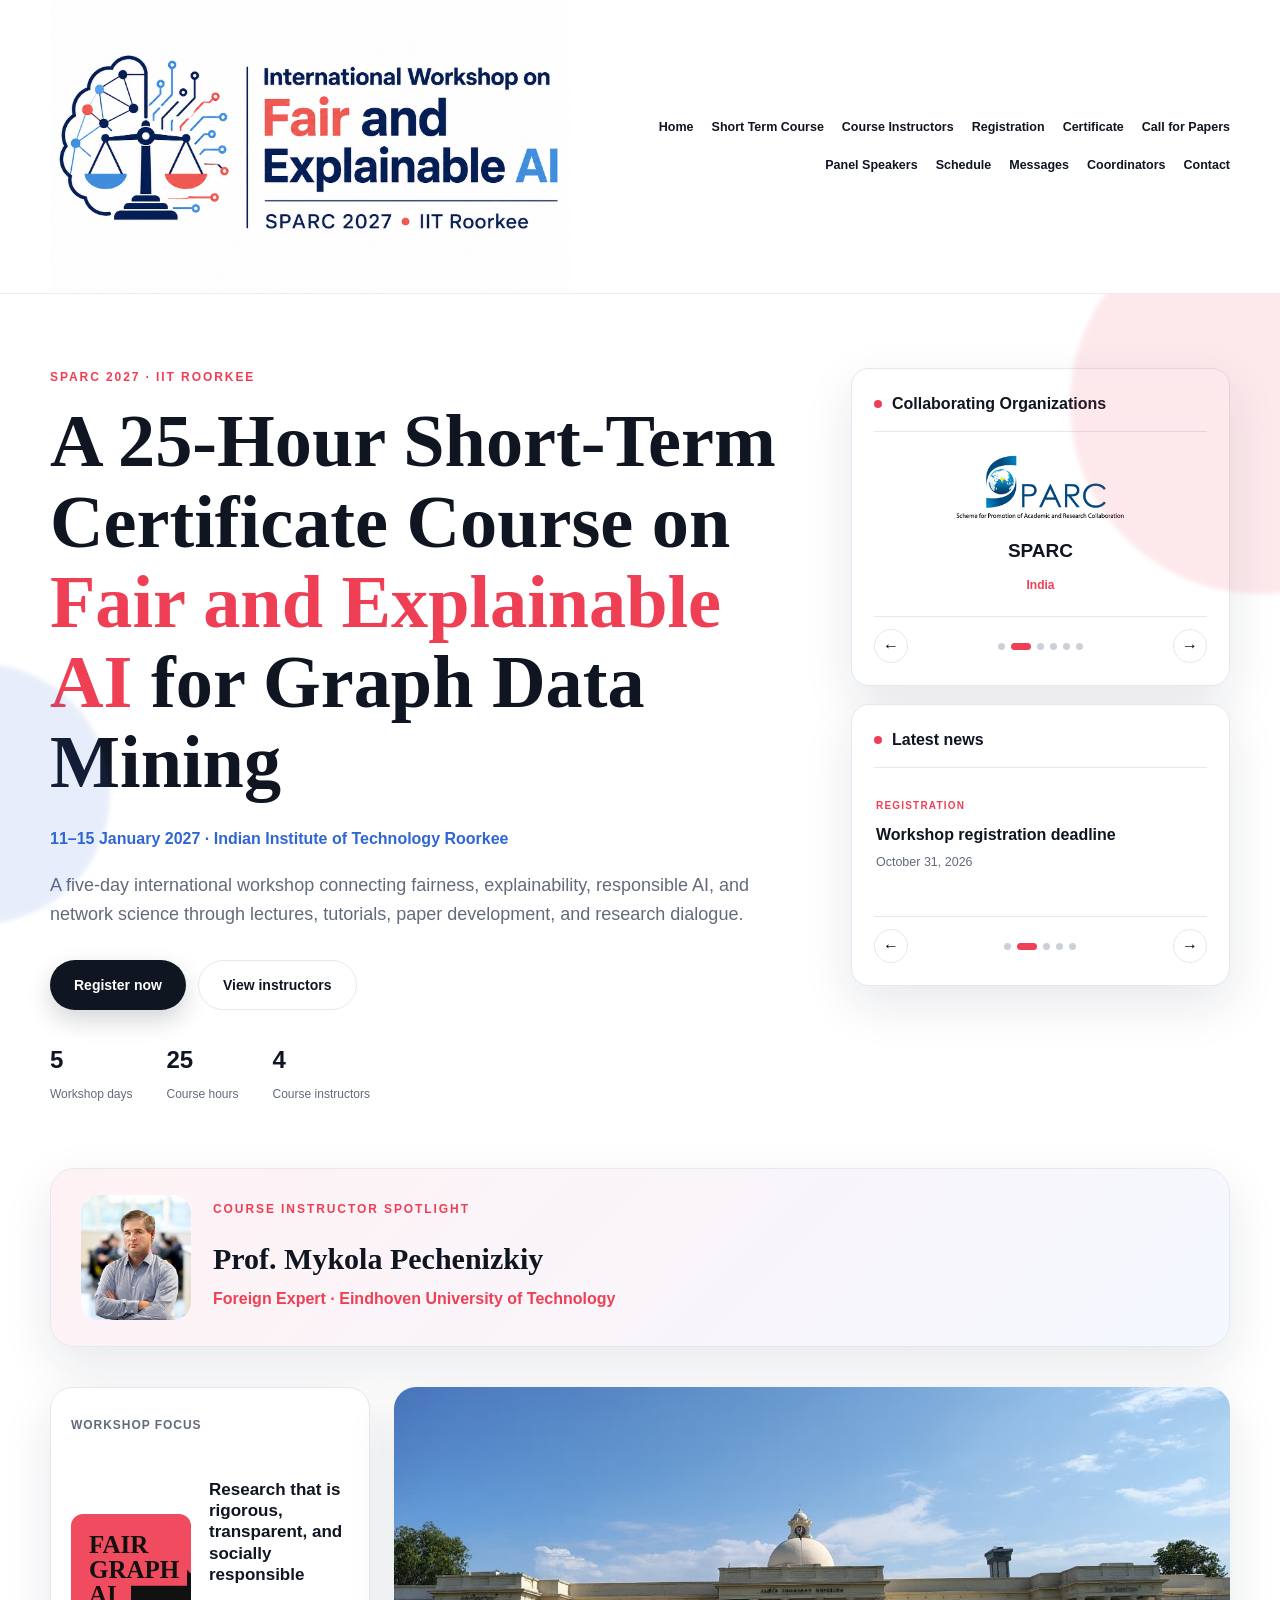
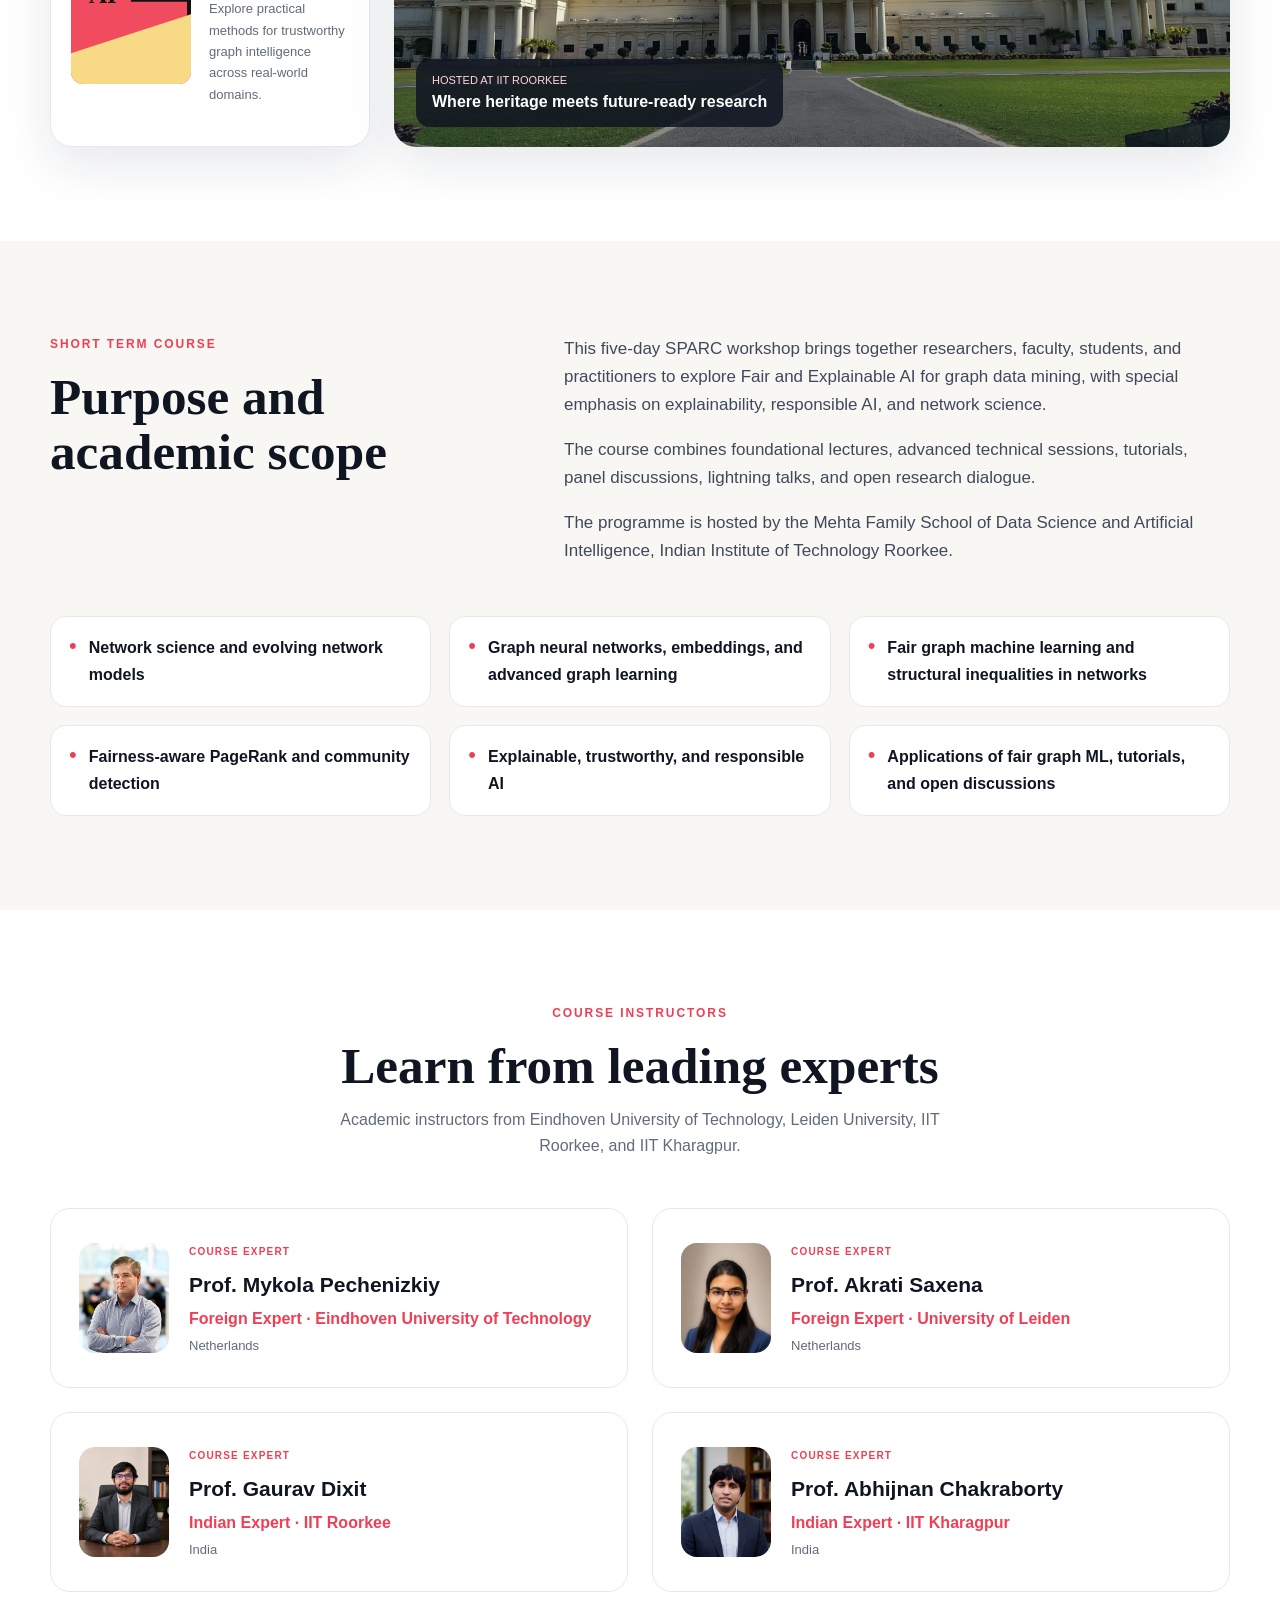
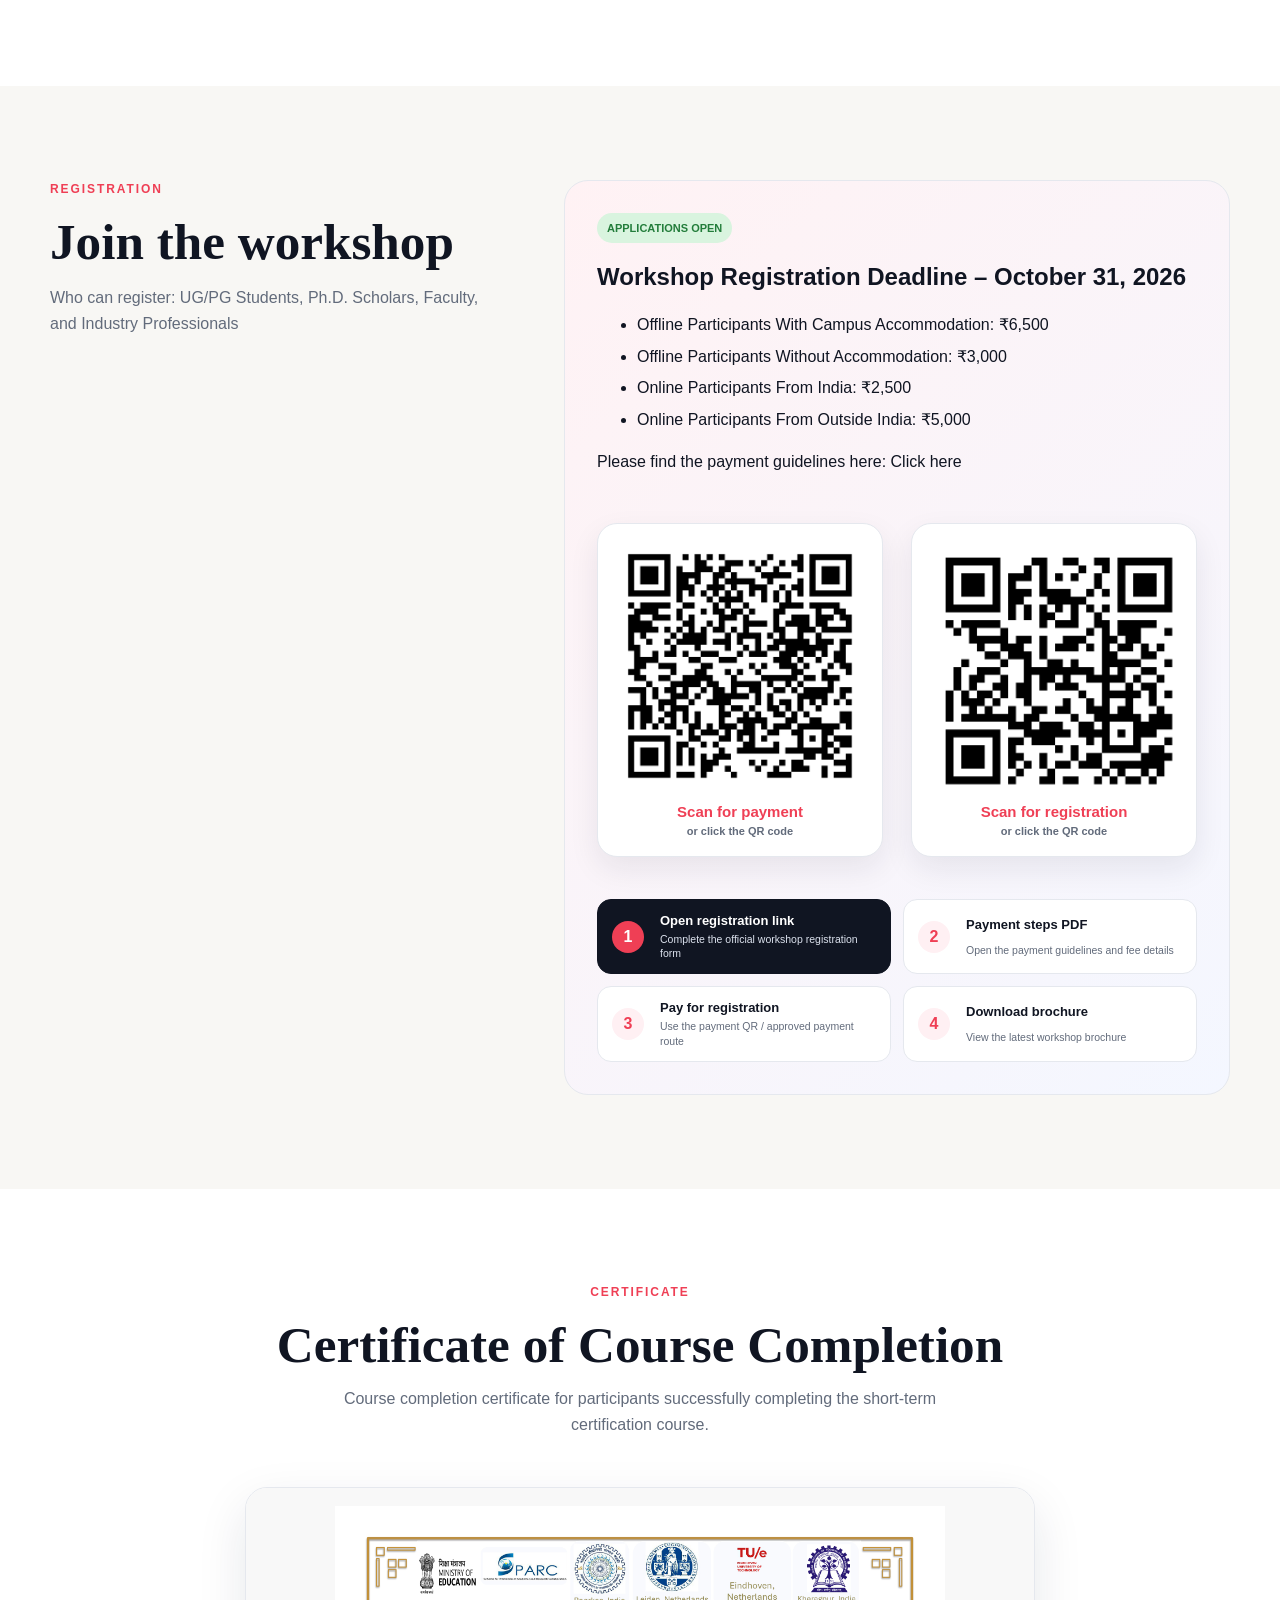
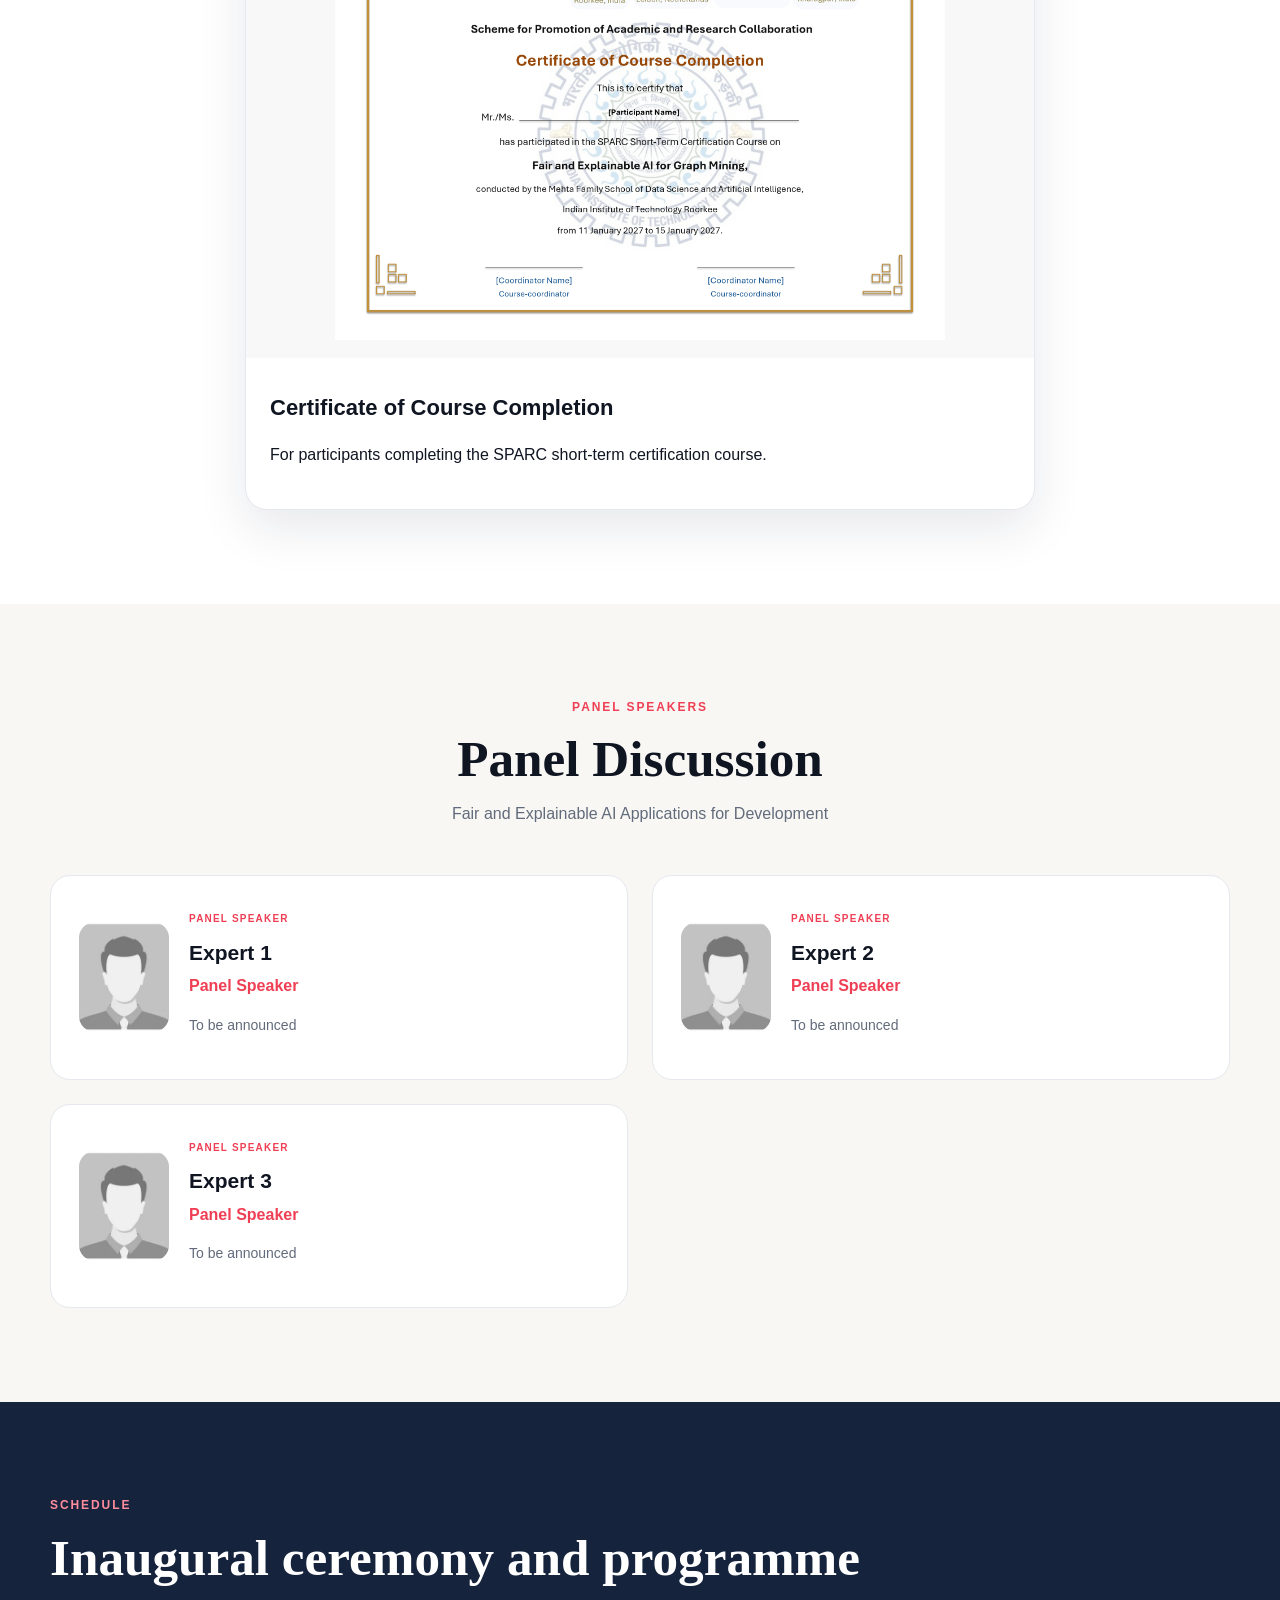
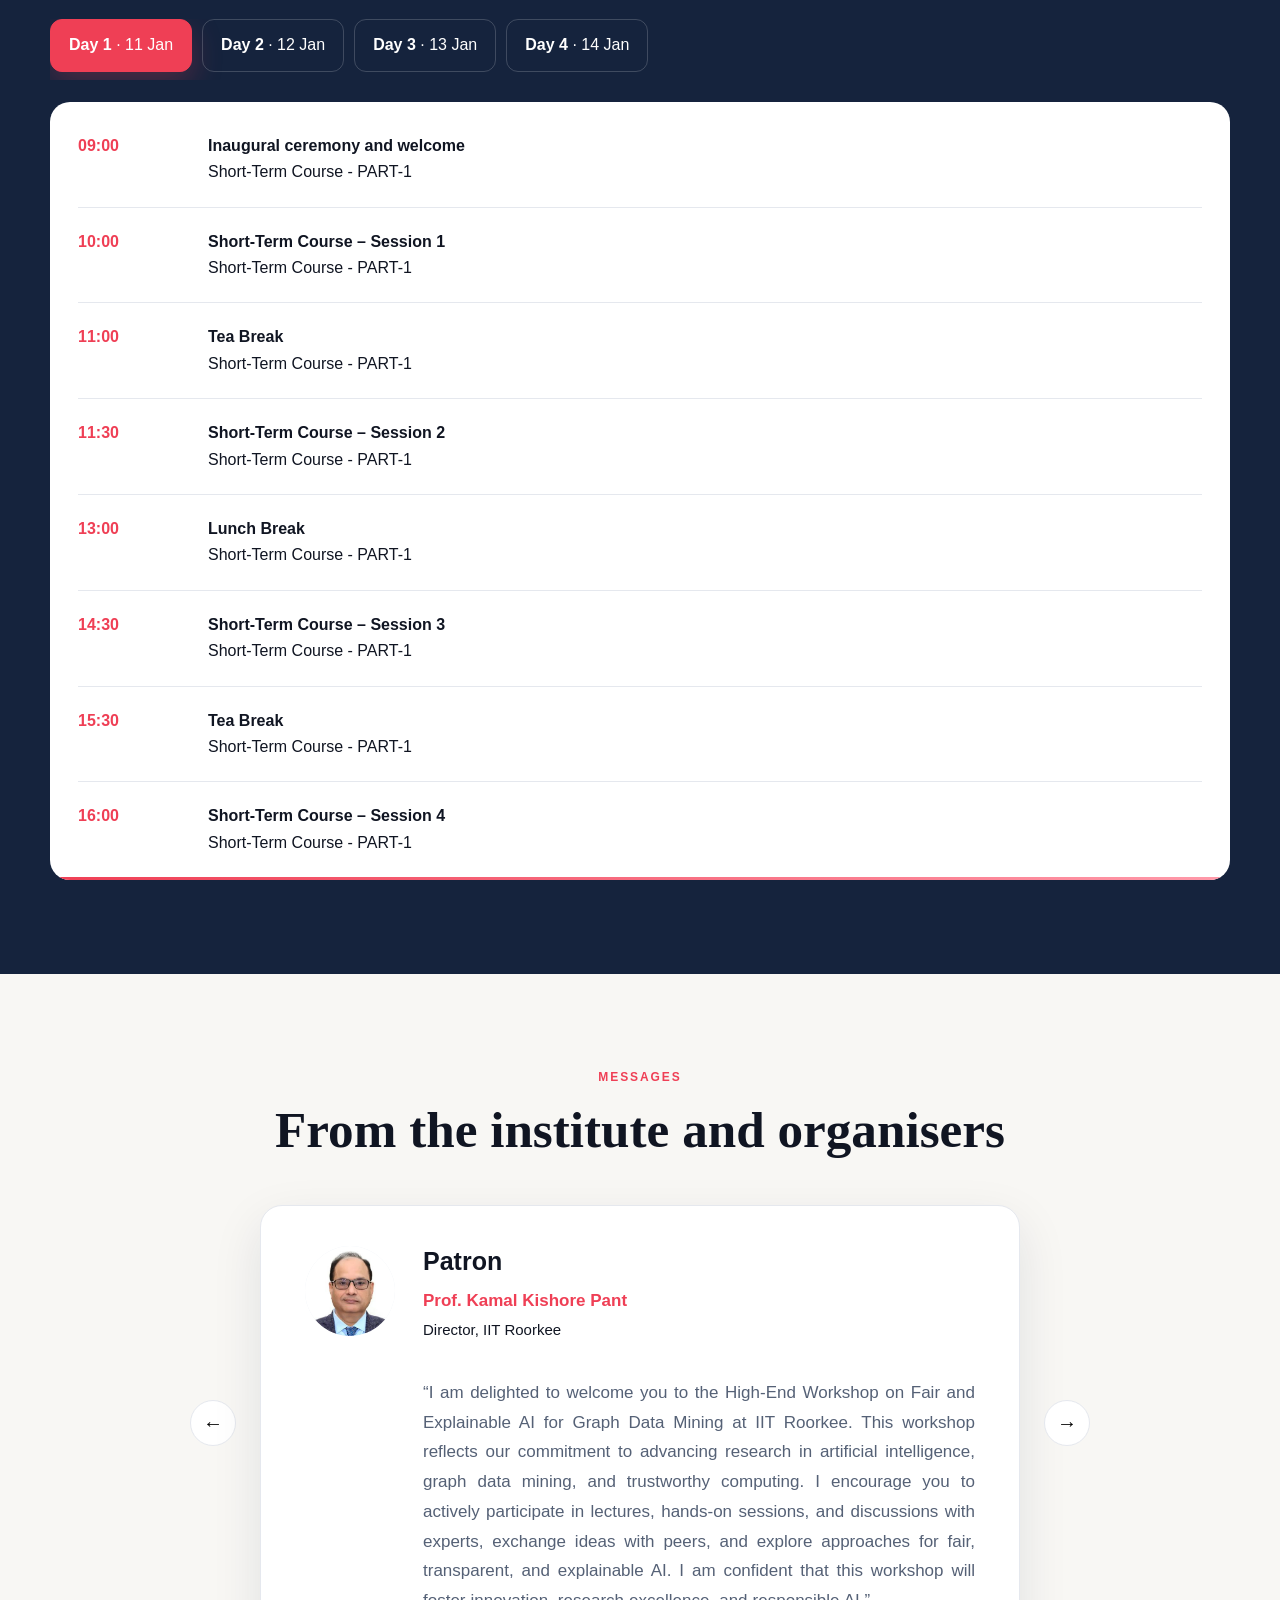
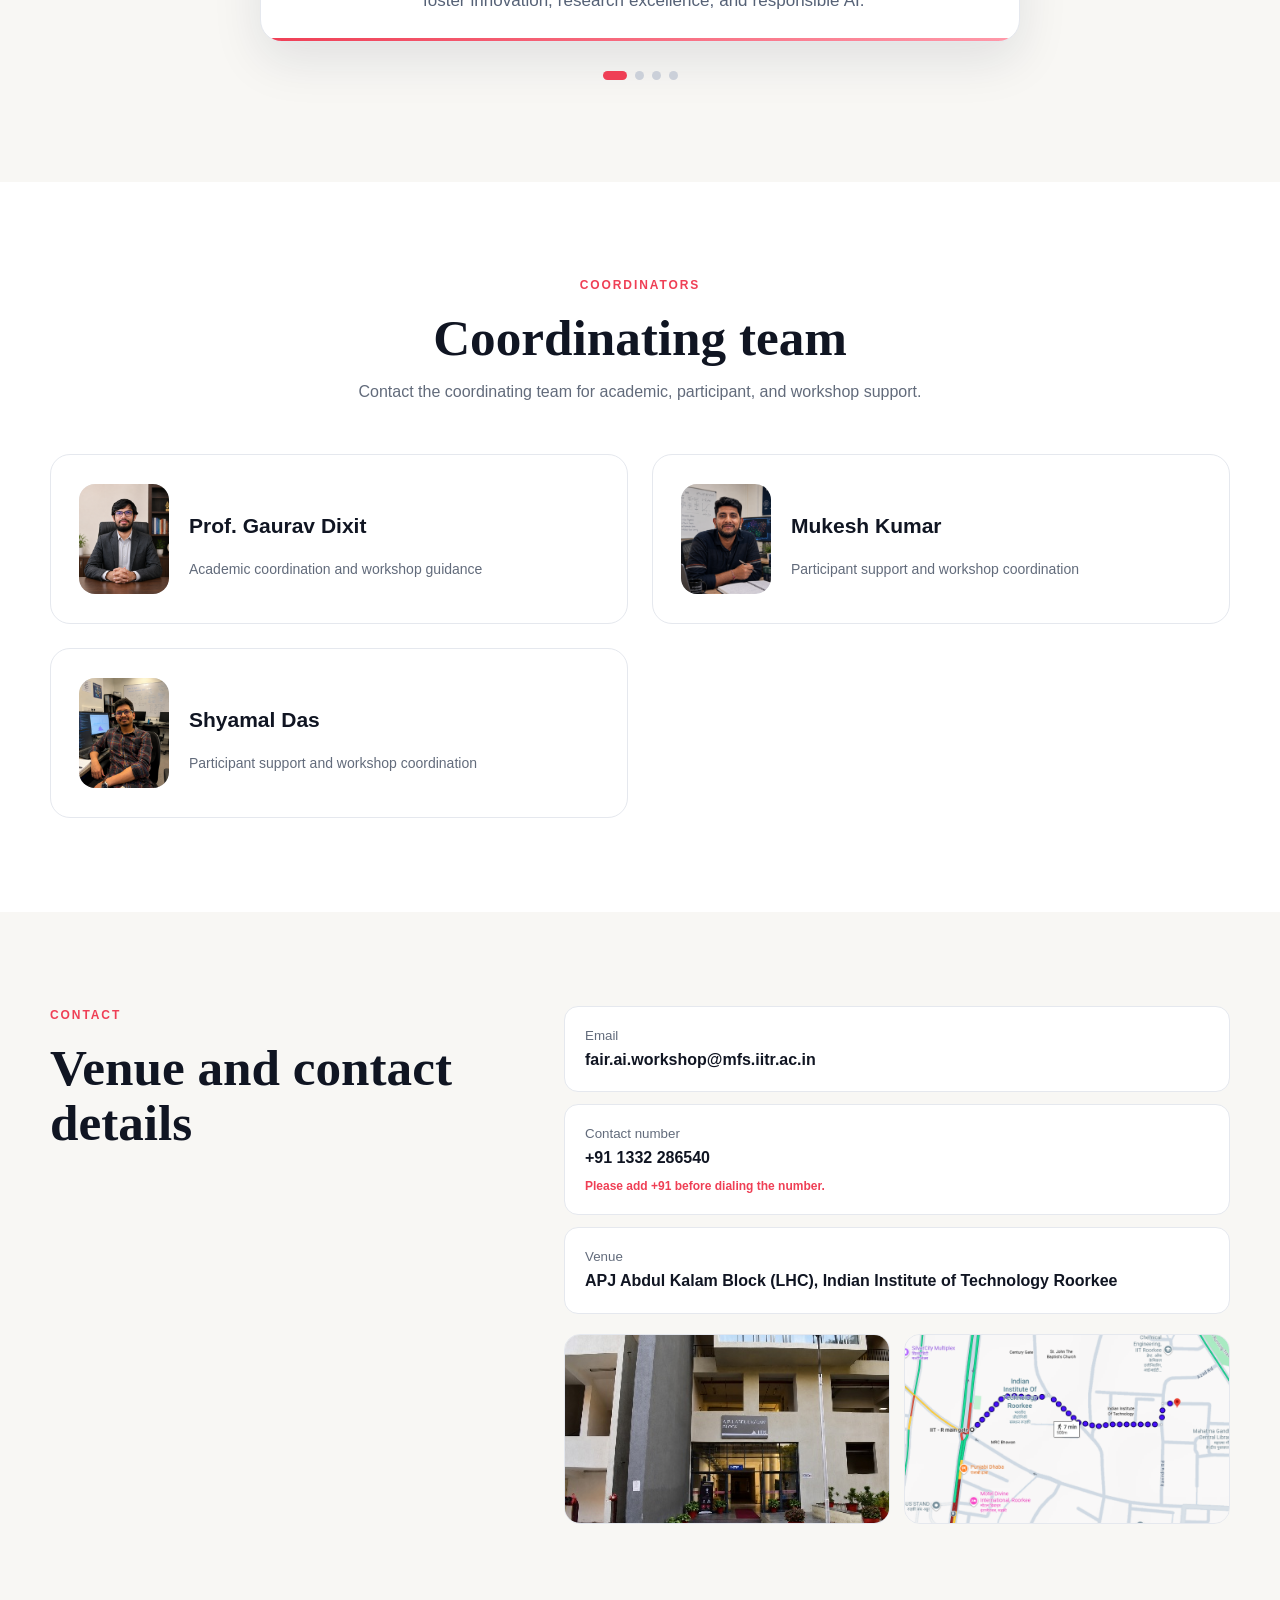
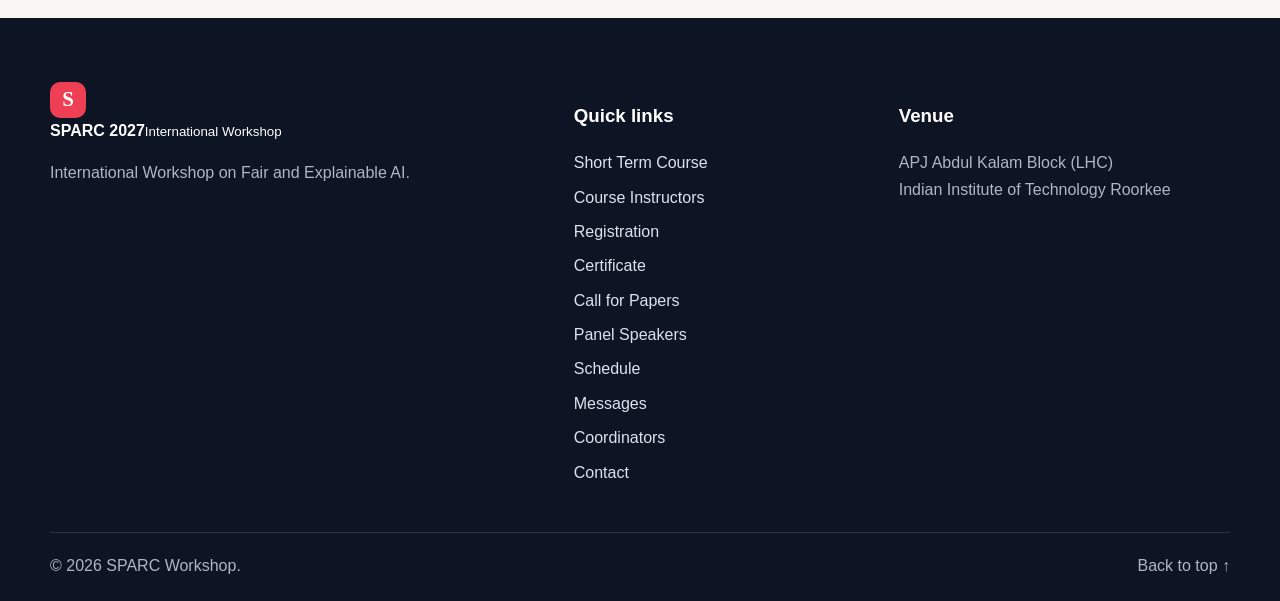
==== index.html @ cc1dd453 "Add files via upload" ====
<!doctype html>
<html lang="en">
<head>
  <meta charset="utf-8" />
  <meta name="viewport" content="width=device-width, initial-scale=1" />
  <meta name="description" content="SPARC 2027 International Workshop on Fair and Explainable AI at IIT Roorkee." />
  <title>International Workshop on Fair and Explainable AI</title>
  <link rel="preconnect" href="https://fonts.googleapis.com">
  <link rel="preconnect" href="https://fonts.gstatic.com" crossorigin>
  <link href="https://forms.gle/DCHC2Ym4eAs2hB4K9" rel="stylesheet">
  <link rel="stylesheet" href="styles.css" />
  <script defer src="content.js"></script>
  <script defer src="app.js"></script>
</head>
<body>
  <a class="skip-link" href="#main">Skip to content</a>
  <header class="site-header" id="top">
    <div class="container nav-wrap">
      <a class="brand image-brand" href="#home" aria-label="Workshop home">
        <img src="assets/logos/workshop-title-logo.png" alt="International Workshop on Fair and Explainable AI · SPARC 2027 · IIT Roorkee" class="workshop-title-logo">
      </a>
      <button class="nav-toggle" aria-expanded="false" aria-controls="main-nav" aria-label="Open navigation">☰</button>
      <nav id="main-nav" class="main-nav" aria-label="Primary navigation"></nav>
    </div>
  </header>

  <main id="main">
    <section class="hero section" id="home">
      <div class="hero-shape hero-shape-a"></div><div class="hero-shape hero-shape-b"></div>
      <div class="container hero-grid">
        <div class="hero-copy reveal">
          <p class="eyebrow">SPARC 2027 · IIT Roorkee</p>
          <h1>A 25-Hour Short-Term Certificate Course on <span>Fair and Explainable AI</span> for Graph Data Mining</h1>
          <p class="hero-date">11–15 January 2027 · Indian Institute of Technology Roorkee</p>
          <p class="lead">A five-day international workshop connecting fairness, explainability, responsible AI, and network science through lectures, tutorials, paper development, and research dialogue.</p>
          <div class="hero-actions">
            <a class="btn btn-primary" data-link="register" href="#registration">Register now</a>
            <a class="btn btn-secondary" href="#course-instructors">View instructors</a>
          </div>
          <div class="quick-stats" id="quick-stats"></div>
        </div>
        <div class="hero-sidebar">
          <aside class="logo-flash-card reveal" aria-labelledby="logo-flash-heading">
            <div class="card-heading"><span class="dot"></span><h2 id="logo-flash-heading">Collaborating Organizations</h2></div>
            <div id="logo-flash" class="logo-flash"></div>
          </aside>
          <aside class="latest-news-card reveal" aria-labelledby="latest-news-heading">
            <div class="card-heading"><span class="dot"></span><h2 id="latest-news-heading">Latest news</h2></div>
            <div id="latest-news-flash" class="latest-news-flash"></div>
          </aside>
        </div>
      </div>
      <div class="container instructor-strip reveal" id="instructor-flash"></div>
      <div class="container feature-strip reveal">
        <div class="publication-card">
          <p class="mini-label">Workshop focus</p>
          <div class="cover-art" aria-hidden="true"><b>FAIR<br>GRAPH<br>AI</b><span></span></div>
          <div>
            <h3>Research that is rigorous, transparent, and socially responsible</h3>
            <p>Explore practical methods for trustworthy graph intelligence across real-world domains.</p>
          </div>
        </div>
        <div class="campus-visual campus-photo-visual">
          <img class="campus-photo" src="assets/campus/iitrmain.jpeg" alt="IIT Roorkee main building">
          <div class="visual-caption"><span>Hosted at IIT Roorkee</span><b>Where heritage meets future-ready research</b></div>
        </div>
      </div>
    </section>

    <section class="section section-soft" id="short-term-course">
      <div class="container two-col">
        <div class="section-heading reveal"><p class="eyebrow">Short Term Course</p><h2>Purpose and academic scope</h2></div>
        <div class="prose reveal" id="course-copy"></div>
      </div>
      <div class="container exposure-grid reveal" id="exposure-grid"></div>
    </section>

    <section class="section" id="course-instructors">
      <div class="container">
        <div class="section-heading centered reveal"><p class="eyebrow">Course instructors</p><h2>Learn from leading experts</h2><p>Academic instructors from Eindhoven University of Technology, Leiden University, IIT Roorkee, and IIT Kharagpur.</p></div>
        <div class="speaker-grid" id="instructor-grid"></div>
      </div>
    </section>

    <section class="section section-soft" id="registration">
      <div class="container registration-grid">
        <div class="section-heading reveal"><p class="eyebrow">Registration</p><h2>Join the workshop</h2><p id="registration-summary"></p></div>
        <div class="register-card reveal" id="registration-card"></div>
      </div>
    </section>

    <section class="section" id="certificate">
      <div class="container">
        <div class="section-heading centered reveal"><p class="eyebrow">Certificate</p><h2>Certificate of Course Completion</h2><p>Course completion certificate for participants successfully completing the short-term certification course.</p></div>
        <div class="certificate-grid" id="certificate-grid"></div>
      </div>
    </section>


    <section class="section section-soft" id="panel-speakers">
      <div class="container">
        <div class="section-heading centered reveal"><p class="eyebrow">Panel Speakers</p><h2 id="panel-title"></h2><p id="panel-subtitle"></p></div>
        <div class="speaker-grid" id="panel-grid"></div>
      </div>
    </section>

    <section class="section section-dark" id="schedule">
      <div class="container">
        <div class="section-heading reveal"><p class="eyebrow">Schedule</p><h2>Inaugural ceremony and programme</h2></div>
        <div class="schedule-tabs" id="schedule-tabs" role="tablist" aria-label="Workshop days"></div>
        <div id="schedule-panel" class="schedule-panel reveal"></div>
      </div>
    </section>

    <section class="section section-soft" id="messages">
      <div class="container">
        <div class="section-heading centered reveal"><p class="eyebrow">Messages</p><h2>From the institute and organisers</h2></div>
        <div class="message-carousel reveal">
          <button class="icon-btn" id="message-prev" aria-label="Previous message">←</button>
          <article class="message-card" id="message-card"></article>
          <button class="icon-btn" id="message-next" aria-label="Next message">→</button>
        </div>
        <div class="carousel-dots" id="message-dots" aria-label="Message navigation"></div>
      </div>
    </section>

    <section class="section" id="coordinators">
      <div class="container">
        <div class="section-heading centered reveal"><p class="eyebrow">Coordinators</p><h2>Coordinating team</h2><p>Contact the coordinating team for academic, participant, and workshop support.</p></div>
        <div class="speaker-grid committee-grid" id="coordinator-grid"></div>
      </div>
    </section>

    <section class="section section-soft" id="contact">
      <div class="container contact-grid">
        <div class="section-heading reveal"><p class="eyebrow">Contact</p><h2>Venue and contact details</h2></div>
        <div class="contact-block reveal" id="contact-block"></div>
      </div>
    </section>
  </main>

  <footer class="site-footer">
    <div class="container footer-grid">
      <div><a class="brand footer-brand" href="#home"><span class="brand-mark">S</span><span><b>SPARC 2027</b><small>International Workshop</small></span></a><p>International Workshop on Fair and Explainable AI.</p></div>
      <div><h3>Quick links</h3><div id="footer-links" class="footer-links"></div></div>
      <div><h3>Venue</h3><p>APJ Abdul Kalam Block (LHC)<br>Indian Institute of Technology Roorkee</p></div>
    </div>
    <div class="container footer-bottom"><span>© <span id="year"></span> SPARC Workshop.</span><a href="#top">Back to top ↑</a></div>
  </footer>
</body>
</html>
---- styles.css ----
:root{--ink:#101522;--muted:#626b7b;--red:#ef3f55;--navy:#15233d;--blue:#2f66d4;--cream:#f8f7f4;--line:#e5e8ee;--white:#fff;--shadow:0 18px 50px rgba(20,30,55,.10);--radius:22px}*{box-sizing:border-box}html{scroll-behavior:smooth}body{margin:0;font-family:"DM Sans",sans-serif;color:var(--ink);background:#fff;line-height:1.65}a{text-decoration:none;color:inherit}button{font:inherit}.container{width:min(1180px,calc(100% - 40px));margin:auto}.section{padding:94px 0;position:relative}.section-soft{background:var(--cream)}.skip-link{position:fixed;top:8px;left:8px;transform:translateY(-150%);background:#000;color:#fff;padding:10px 16px;z-index:99}.skip-link:focus{transform:none}.site-header{position:sticky;top:0;background:rgba(255,255,255,.94);backdrop-filter:blur(15px);border-bottom:1px solid rgba(20,30,55,.08);z-index:50}.nav-wrap{min-height:92px;display:flex;align-items:center;justify-content:space-between;gap:22px}.image-brand{display:flex;align-items:center;min-width:320px;max-width:560px;width:100%}.workshop-title-logo{display:block;width:100%;max-width:520px;height:auto;object-fit:contain}.brand-mark{display:grid;place-items:center;width:36px;height:36px;border-radius:10px;background:var(--red);color:#fff;font:bold 21px "Playfair Display"}.main-nav{display:flex;align-items:center;justify-content:flex-end;gap:18px;flex-wrap:wrap}.main-nav a{font-weight:800;font-size:12.5px;position:relative}.main-nav a:after{content:"";height:2px;width:0;background:var(--red);position:absolute;left:0;bottom:-8px;transition:.25s}.main-nav a:hover:after{width:100%}.nav-toggle{display:none;border:0;background:transparent;font-size:26px}.hero{padding-top:74px;overflow:hidden}.hero-shape{position:absolute;border-radius:50%;filter:blur(2px);opacity:.11}.hero-shape-a{width:380px;height:380px;background:var(--red);right:-170px;top:-80px}.hero-shape-b{width:260px;height:260px;background:var(--blue);left:-150px;top:370px}.hero-grid{display:grid;grid-template-columns:1.35fr .7fr;gap:70px;align-items:start}.eyebrow{text-transform:uppercase;color:var(--red);letter-spacing:.16em;font-size:12px;font-weight:900;margin:0 0 14px}.hero h1,.section-heading h2{font-family:"Playfair Display",serif;line-height:1.08;margin:0}.hero h1{font-size:clamp(42px,5.8vw,76px);max-width:850px}.hero h1 span{color:var(--red)}.hero-date{font-weight:800;color:var(--blue);margin:24px 0 6px}.lead{font-size:18px;color:var(--muted);max-width:780px}.hero-actions{display:flex;gap:12px;margin:30px 0}.btn{display:inline-flex;align-items:center;justify-content:center;min-height:50px;border-radius:999px;padding:0 24px;font-weight:900;font-size:14px;transition:.25s}.btn-primary{background:var(--ink);color:#fff;box-shadow:0 10px 25px rgba(16,21,34,.18)}.btn-primary:hover{transform:translateY(-2px);background:var(--red)}.btn-secondary{border:1px solid var(--line);background:#fff}.quick-stats{display:flex;gap:34px;margin-top:26px}.quick-stats b{display:block;font-size:24px}.quick-stats span{font-size:12px;color:var(--muted)}.hero-sidebar{display:grid;gap:18px}.card-heading{display:flex;align-items:center;gap:10px;border-bottom:1px solid var(--line);padding-bottom:14px}.card-heading h2{font-size:16px;margin:0}.dot{width:8px;height:8px;border-radius:50%;background:var(--red)}.logo-flash-card,.organiser-spotlight-card{background:#fff;border:1px solid var(--line);border-radius:16px;padding:22px;box-shadow:var(--shadow);overflow:hidden}.logo-flash,.organiser-spotlight{min-height:210px}.logo-stage{text-align:center;display:grid;justify-items:center;gap:8px;padding:22px 0 10px;min-height:150px}.logo-stage img{max-width:210px;max-height:92px;object-fit:contain}.logo-stage h3{font-size:19px;margin:6px 0 0}.logo-stage p{margin:0;color:var(--red);font-weight:800}.flash-controls,.organiser-spotlight-controls{display:flex;align-items:center;justify-content:space-between;border-top:1px solid var(--line);padding-top:12px;margin-top:10px}.flash-controls button,.organiser-spotlight-controls button{width:34px;height:34px;border-radius:50%;border:1px solid var(--line);background:#fff;cursor:pointer;font-weight:900}.flash-dots,.organiser-spotlight-dots{display:flex;gap:6px}.flash-dots button,.organiser-spotlight-dots button{width:7px;height:7px;padding:0;border:0;border-radius:50%;background:#cbd0d9}.flash-dots button.active,.organiser-spotlight-dots button.active{width:20px;border-radius:8px;background:var(--red)}.spotlight-person{display:grid;grid-template-columns:86px 1fr;gap:16px;align-items:center;min-height:130px}.organiser-spotlight-photo{width:86px;height:104px;border-radius:15px;object-fit:cover;object-position:center top;background:#eef1f5;border:1px solid var(--line)}.spotlight-person h3{font-size:17px;line-height:1.25;margin:0 0 4px}.role{font-weight:800;color:var(--red);margin:3px 0}.from-top{animation:fromTop .65s cubic-bezier(.2,.8,.25,1)}.from-left{animation:fromLeft .65s cubic-bezier(.2,.8,.25,1)}@keyframes fromTop{from{opacity:0;transform:translateY(-34px)}to{opacity:1;transform:none}}@keyframes fromLeft{from{opacity:0;transform:translateX(-34px)}to{opacity:1;transform:none}}.instructor-strip{margin-top:62px}.flash-instructor-card{display:grid;grid-template-columns:110px 1fr;gap:22px;align-items:center;padding:26px 30px;background:linear-gradient(135deg,#fff2f4,#f4f8ff);border:1px solid var(--line);border-radius:24px;box-shadow:var(--shadow)}.flash-instructor-photo{width:110px;height:125px;border-radius:18px;object-fit:cover;object-position:center top}.flash-instructor-card h2{margin:0;font-size:30px;font-family:"Playfair Display",serif}.feature-strip{display:grid;grid-template-columns:320px 1fr;gap:24px;margin-top:40px}.publication-card,.campus-visual{border-radius:var(--radius);overflow:hidden;box-shadow:var(--shadow)}.publication-card{background:#fff;border:1px solid var(--line);padding:20px;display:grid;grid-template-columns:120px 1fr;gap:18px;align-items:center}.mini-label{margin:0 0 10px;font-size:12px;text-transform:uppercase;font-weight:900;color:var(--muted);letter-spacing:.08em}.publication-card .mini-label{grid-column:1/-1}.cover-art{height:170px;border-radius:12px;background:#f04b5e;color:#111;padding:18px;position:relative;overflow:hidden;font:800 25px/1 "Playfair Display"}.cover-art:after{content:"";position:absolute;bottom:-25px;left:-10px;width:150px;height:75px;background:#f8d985;transform:rotate(-18deg)}.cover-art span{position:absolute;right:-20px;top:40px;width:80px;height:80px;background:#111;clip-path:polygon(0 40%,70% 40%,70% 20%,100% 50%,70% 80%,70% 60%,0 60%)}.publication-card h3{margin:0;font-size:17px;line-height:1.25}.publication-card p:last-child{font-size:13px;color:var(--muted)}.campus-photo-visual{height:360px;position:relative;background:#e9f3ff}.campus-photo{position:absolute;inset:0;width:100%;height:100%;object-fit:cover;object-position:center}.campus-photo-visual:after{content:"";position:absolute;inset:0;background:linear-gradient(to top,rgba(10,30,50,.38),transparent 45%)}.visual-caption{position:absolute;left:22px;bottom:20px;background:rgba(16,21,34,.86);color:#fff;border-radius:14px;padding:12px 16px;z-index:2}.visual-caption span,.visual-caption b{display:block}.visual-caption span{font-size:11px;color:#ffd6dc;text-transform:uppercase}.two-col,.call-grid,.registration-grid,.contact-grid{display:grid;grid-template-columns:.8fr 1.2fr;gap:70px;align-items:start}.section-heading h2{font-size:clamp(36px,4vw,54px)}.section-heading>p:last-child{color:var(--muted);max-width:640px}.section-heading.centered{text-align:center;margin-bottom:48px}.section-heading.centered>p:last-child{margin:14px auto 0}.prose p{font-size:17px;color:#40495b;margin-top:0}.exposure-grid{display:grid;grid-template-columns:repeat(3,1fr);gap:18px;margin-top:34px}.exposure-grid article{background:#fff;border:1px solid var(--line);border-radius:16px;padding:18px;display:flex;gap:12px;align-items:flex-start}.exposure-grid span{color:var(--red);font-size:22px;line-height:1}.exposure-grid p{margin:0;font-weight:800}.speaker-grid{display:grid;grid-template-columns:repeat(2,1fr);gap:24px}.speaker-card{border:1px solid var(--line);border-radius:20px;padding:28px;display:grid;grid-template-columns:90px 1fr;gap:20px;align-items:center;transition:.25s;background:#fff}.speaker-card:hover{transform:translateY(-5px);box-shadow:var(--shadow)}.person-photo{width:90px;height:110px;object-fit:cover;object-position:center top;border-radius:16px;background:#eef2f7}.avatar{width:90px;height:110px;border-radius:16px;display:grid;place-items:center;font:800 30px "Playfair Display";color:#fff;background:linear-gradient(145deg,#6294ff,#173f9c)}.person-type{display:inline-block;margin-bottom:8px;color:var(--red);font-size:10px;font-weight:900;letter-spacing:.12em;text-transform:uppercase}.speaker-card h3{margin:0;font-size:21px}.speaker-card .meta{margin:2px 0;color:var(--muted);font-size:13px}.speaker-card .topic{color:var(--muted);font-size:14px}.register-card{background:linear-gradient(135deg,#fff2f4,#f4f7ff);border:1px solid var(--line);border-radius:24px;padding:32px;display:grid;grid-template-columns:1.3fr .7fr;gap:28px}.status-pill{display:inline-block;background:#d9f4df;color:#237d3b;border-radius:99px;padding:6px 10px;font-size:11px;font-weight:900;text-transform:uppercase}.register-card h3{font-size:24px;margin:14px 0}.register-card li{margin:5px 0}.inline-actions{display:flex;gap:12px;flex-wrap:wrap}.qr-grid{display:grid;grid-template-columns:1fr 1fr;gap:14px}.qr-grid figure{margin:0;background:#fff;border:1px solid var(--line);border-radius:16px;padding:12px;text-align:center}.qr-grid img{width:100%;aspect-ratio:1/1;object-fit:contain}.qr-grid figcaption{font-size:12px;color:var(--red);font-weight:900}.certificate-grid{display:grid;grid-template-columns:repeat(2,1fr);gap:28px}.certificate-card{background:#fff;border:1px solid var(--line);border-radius:22px;box-shadow:var(--shadow);overflow:hidden}.certificate-card img{width:100%;height:260px;object-fit:contain;background:#f8f8f8}.certificate-card div{padding:24px}.certificate-card h3{margin:0 0 8px;font-size:22px}.cfp-card{display:grid;grid-template-columns:1.3fr .7fr;gap:24px;background:#fff;border:1px solid var(--line);border-radius:24px;padding:30px;box-shadow:var(--shadow)}.cfp-card h3{font-size:24px;color:var(--red);margin:0 0 16px}.topic-list{columns:2;gap:26px;padding-left:18px}.topic-list li{break-inside:avoid;margin:8px 0;font-weight:700}.cfp-dates article{border-bottom:1px solid var(--line);padding:12px 0}.cfp-dates strong,.cfp-dates span{display:block}.cfp-dates span{color:var(--red);font-weight:900}.section-dark{background:var(--navy);color:#fff}.section-dark .eyebrow{color:#ff8d9d}.schedule-tabs{display:flex;gap:10px;overflow:auto;margin:34px 0 22px;padding-bottom:8px}.schedule-tabs button{border:1px solid rgba(255,255,255,.18);background:transparent;color:#fff;border-radius:12px;padding:12px 18px;cursor:pointer;white-space:nowrap}.schedule-tabs button.active{background:var(--red);border-color:var(--red);box-shadow:0 12px 30px rgba(239,63,85,.25)}.schedule-panel{background:#fff;color:var(--ink);border-radius:20px;padding:10px 28px;overflow:hidden;position:relative}.schedule-panel article{display:grid;grid-template-columns:110px 1fr;gap:20px;padding:21px 0;border-bottom:1px solid var(--line)}.schedule-panel article:last-child{border:0}.schedule-panel time{font-weight:900;color:var(--red)}.schedule-panel h3{margin:0;font-size:16px}.auto-progress{height:3px;margin:0 -28px -10px;border-radius:99px;overflow:hidden;background:#edf0f5}.auto-progress span{display:block;width:100%;height:100%;background:linear-gradient(90deg,var(--red),#ff9aaa);transform-origin:left;animation:autoProgress 5s linear}@keyframes autoProgress{from{transform:scaleX(0)}to{transform:scaleX(1)}}.message-carousel{display:grid;grid-template-columns:auto 1fr auto;align-items:center;gap:24px;max-width:900px;margin:auto}.icon-btn{width:46px;height:46px;border-radius:50%;border:1px solid var(--line);background:#fff;cursor:pointer;font-size:20px}.message-card{background:#fff;border:1px solid var(--line);border-radius:22px;padding:38px;box-shadow:var(--shadow);overflow:hidden}.message-slide{display:grid;grid-template-columns:82px 1fr;gap:24px}.message-photo{width:82px;height:82px;border-radius:50%;object-fit:cover;object-position:center top;background:#eef2f7}.message-card h3{margin:0;font-size:24px}.message-card .name{color:var(--red);font-weight:900}.message-card blockquote{grid-column:2;margin:10px 0 0;color:var(--muted);font-size:17px}.message-progress{margin:14px -38px -38px}.carousel-dots{text-align:center;margin-top:20px}.carousel-dots button{width:9px;height:9px;padding:0;border:0;border-radius:50%;background:#cbd0d9;margin:0 4px}.carousel-dots button.active{background:var(--red);width:24px;border-radius:8px}.contact-block{display:grid;gap:20px}.contact-info{display:grid;gap:12px}.contact-info a{display:block;background:#fff;border:1px solid var(--line);border-radius:14px;padding:18px 20px}.contact-info small{display:block;color:var(--muted)}.contact-info b{font-size:16px}.contact-images{display:grid;grid-template-columns:1fr 1fr;gap:14px}.contact-images img{width:100%;height:190px;border-radius:16px;object-fit:cover;border:1px solid var(--line)}.site-footer{background:#0d1424;color:#fff;padding:64px 0 22px}.footer-grid{display:grid;grid-template-columns:1.4fr .8fr 1fr;gap:60px}.site-footer p{color:#aeb7c7}.footer-links{display:grid;gap:8px}.footer-links a{color:#dce2ee}.footer-bottom{border-top:1px solid rgba(255,255,255,.12);margin-top:46px;padding-top:20px;display:flex;justify-content:space-between;color:#aeb7c7}.reveal{opacity:0;transform:translateY(24px);transition:.65s ease}.reveal.visible{opacity:1;transform:none}
@media(max-width:1050px){.nav-wrap{align-items:flex-start;padding:16px 0}.main-nav{gap:14px}.hero-grid,.two-col,.registration-grid,.call-grid,.contact-grid{grid-template-columns:1fr;gap:38px}.exposure-grid{grid-template-columns:repeat(2,1fr)}.feature-strip{grid-template-columns:1fr}.footer-grid{grid-template-columns:1fr 1fr}.register-card,.cfp-card{grid-template-columns:1fr}}
@media(max-width:760px){.main-nav{position:absolute;left:20px;right:20px;top:78px;background:#fff;border:1px solid var(--line);border-radius:16px;padding:20px;display:none;flex-direction:column;align-items:flex-start;box-shadow:var(--shadow)}.main-nav.open{display:flex}.nav-toggle{display:block}.image-brand{min-width:0;max-width:330px}.workshop-title-logo{max-width:320px}.hero{padding-top:48px}.hero h1{font-size:42px}.hero-actions,.inline-actions{flex-direction:column;align-items:stretch}.quick-stats{flex-wrap:wrap}.speaker-grid,.certificate-grid,.exposure-grid{grid-template-columns:1fr}.spotlight-person,.flash-instructor-card,.speaker-card,.message-slide{grid-template-columns:1fr}.message-card blockquote{grid-column:1}.icon-btn{display:none}.topic-list{columns:1}.qr-grid,.contact-images{grid-template-columns:1fr}.footer-grid{grid-template-columns:1fr}.footer-bottom{flex-direction:column;gap:10px}.section{padding:72px 0}.campus-photo-visual{height:280px}.logo-stage img{max-width:180px}.certificate-card img{height:190px}}
@media(prefers-reduced-motion:reduce){html{scroll-behavior:auto}.reveal,.from-top,.from-left,.auto-progress span{animation:none!important;transition:none!important}}

/* FINAL HERO SIDEBAR: Latest News above Collaborating Institutions */
.latest-news-card,.logo-flash-card{background:#fff;border:1px solid var(--line);border-radius:18px;padding:22px;box-shadow:var(--shadow);overflow:hidden}.latest-news-flash{min-height:190px}.news-flash-stage{min-height:138px;display:flex;flex-direction:column;justify-content:center;padding:8px 2px 14px}.news-flash-tag{font-size:10px;font-weight:900;letter-spacing:.12em;text-transform:uppercase;color:var(--red);margin-bottom:8px}.news-flash-stage h3{font-size:16px;line-height:1.45;margin:0 0 7px;color:var(--ink)}.news-flash-stage p{font-size:12.5px;line-height:1.45;color:var(--muted);margin:0}.hero-sidebar{display:grid;gap:18px;align-self:start}.logo-flash-card{margin:0}.logo-flash{min-height:210px}.logo-stage{min-height:150px}.logo-stage img{max-height:92px;max-width:170px;object-fit:contain}.logo-stage h3{margin:7px 0 2px}.logo-stage p{margin:0;color:var(--red);font-weight:800;font-size:12px}@media(max-width:900px){.hero-sidebar{width:100%}}

/* Registration actions, large QR display, and certificate refinements */
.registration-action-grid{display:grid;grid-template-columns:repeat(2,minmax(0,1fr));gap:12px;margin-top:20px}
.registration-action{position:relative;display:grid;grid-template-columns:38px 1fr;grid-template-rows:auto auto;column-gap:10px;align-items:center;padding:13px 14px;border:1px solid var(--line);border-radius:14px;background:#fff;transition:.22s ease}
.registration-action:hover{transform:translateY(-2px);box-shadow:0 10px 24px rgba(20,30,55,.09);border-color:#f2a1ad}
.registration-action>span{grid-row:1/3;width:32px;height:32px;border-radius:50%;display:grid;place-items:center;background:#fff0f3;color:var(--red);font-weight:900}
.registration-action b{font-size:13px;line-height:1.3}.registration-action small{color:var(--muted);font-size:10.5px;line-height:1.35;margin-top:2px}
.registration-action.primary{background:var(--ink);color:#fff;border-color:var(--ink)}.registration-action.primary>span{background:var(--red);color:#fff}.registration-action.primary small{color:#dce2ee}
.qr-grid-large{align-content:stretch}.qr-grid-large figure{display:flex;flex-direction:column;justify-content:flex-start;padding:14px;min-height:285px}.qr-grid-large img{width:100%;max-width:190px;margin:0 auto;aspect-ratio:1/1;object-fit:contain;image-rendering:auto}.qr-grid-large figcaption{margin-top:10px;font-size:13px}
.certificate-grid{grid-template-columns:1fr}.certificate-card-single{max-width:790px;margin:0 auto;width:100%}.certificate-card-single img{height:auto;max-height:470px;padding:18px}
#call-for-papers .section-heading .eyebrow{font-size:15px;letter-spacing:.18em;font-weight:900}.paper-certificate-wrap{grid-column:1/-1;margin-top:34px;display:grid;grid-template-columns:.72fr 1.28fr;gap:28px;align-items:center;background:linear-gradient(135deg,#fff,#fff4f6);border:1px solid var(--line);border-radius:24px;padding:28px;box-shadow:var(--shadow)}
.paper-certificate-heading h3{font-family:"Playfair Display",serif;font-size:34px;line-height:1.15;margin:6px 0 12px}.paper-certificate-heading p:last-child{color:var(--muted)}
.paper-certificate-card{box-shadow:none;margin:0}.paper-certificate-card img{height:auto;max-height:370px;padding:14px}.paper-certificate-card div{padding:18px 22px}.paper-certificate-card div h3{font-size:18px}.paper-certificate-card div p{font-size:13px;color:var(--muted)}
.phone-note{display:block;margin-top:5px;color:var(--red);font-style:normal;font-size:12px;font-weight:800}
@media(max-width:1050px){.paper-certificate-wrap{grid-template-columns:1fr}.qr-grid-large figure{min-height:240px}.qr-grid-large img{max-width:220px}}
@media(max-width:760px){.registration-action-grid{grid-template-columns:1fr}.qr-grid-large{grid-template-columns:1fr 1fr}.qr-grid-large figure{min-height:0}.qr-grid-large img{max-width:150px}.paper-certificate-heading h3{font-size:28px}}
@media(max-width:520px){.qr-grid-large{grid-template-columns:1fr}.qr-grid-large img{max-width:220px}}

/* FINAL REGISTRATION QR UPDATE — large, centered and directly scannable */
.register-card{
  grid-template-columns:1fr!important;
  gap:24px!important;
}
.qr-center-wrap{
  width:100%;
  display:flex;
  justify-content:center;
  align-items:center;
  padding:8px 0 14px;
}
.qr-center-wrap .qr-grid-large{
  width:min(100%,620px);
  grid-template-columns:repeat(2,minmax(240px,1fr));
  gap:28px;
  margin:0 auto;
}
.qr-center-wrap .qr-grid-large figure{
  min-height:0!important;
  padding:18px!important;
  border-radius:20px;
  box-shadow:0 12px 30px rgba(20,30,55,.08);
}
.qr-center-wrap .qr-grid-large a{
  display:block;
  width:100%;
}
.qr-center-wrap .qr-grid-large img{
  display:block;
  width:100%!important;
  max-width:250px!important;
  height:auto!important;
  aspect-ratio:1/1;
  object-fit:contain;
  margin:0 auto;
}
.qr-center-wrap .qr-grid-large figcaption{
  margin-top:12px;
  display:grid;
  gap:2px;
  font-size:14px;
  line-height:1.3;
}
.qr-center-wrap .qr-grid-large figcaption b{
  color:var(--red);
  font-size:15px;
}
.qr-center-wrap .qr-grid-large figcaption span{
  color:var(--muted);
  font-size:11px;
  font-weight:700;
}
.registration-action-grid-bottom{
  margin-top:4px;
}
@media(max-width:760px){
  .qr-center-wrap .qr-grid-large{
    width:min(100%,560px);
    grid-template-columns:repeat(2,minmax(0,1fr));
    gap:14px;
  }
  .qr-center-wrap .qr-grid-large figure{padding:12px!important}
  .qr-center-wrap .qr-grid-large img{max-width:220px!important}
}
@media(max-width:520px){
  .qr-center-wrap .qr-grid-large{
    grid-template-columns:1fr;
    width:min(100%,310px);
  }
  .qr-center-wrap .qr-grid-large img{max-width:270px!important}
}

@media(max-width:980px){.image-brand{max-width:420px}.workshop-title-logo{max-width:400px}}
/* =====================================================
   MESSAGE SECTION - PROFESSIONAL ALIGNMENT
   Director / HOD / Patron / Organiser Messages
   Paste this at the VERY BOTTOM of styles.css
   ===================================================== */

.message-card{
  padding:40px 44px;
}

.message-slide{
  display:grid;
  grid-template-columns:90px 1fr;
  column-gap:28px;
  row-gap:8px;
  align-items:start;
}

/* Profile image */
.message-photo{
  width:90px;
  height:90px;
  border-radius:50%;
  object-fit:cover;
  object-position:center top;
  background:#eef2f7;
}

/* Patron / Director / HOD heading */
.message-card h3{
  margin:0 0 12px;
  font-size:25px;
  line-height:1.25;
  font-weight:800;
  color:var(--ink);
}

/* Person name */
.message-card .name{
  margin:0 0 6px;
  color:var(--red);
  font-size:17px;
  line-height:1.4;
  font-weight:800;
}

/* Designation */
.message-card .meta{
  margin:0;
  color:var(--ink);
  font-size:15px;
  line-height:1.5;
}

/* Full message */
.message-card blockquote{
  grid-column:2;

  margin:28px 0 0;
  padding:0;

  width:100%;
  max-width:none;

  color:#556176;

  font-size:17px;
  line-height:1.75;
  font-weight:400;

  text-align:justify;
  text-justify:inter-word;

  word-spacing:0.02em;
  letter-spacing:0;

  overflow-wrap:normal;
  word-break:normal;
  hyphens:auto;
}

/* Keep progress line at bottom */
.message-progress{
  margin:22px -44px -40px;
}


/* ===========================
   TABLET
   =========================== */

@media(max-width:900px){

  .message-card{
    padding:32px;
  }

  .message-slide{
    grid-template-columns:80px 1fr;
    column-gap:22px;
  }

  .message-photo{
    width:80px;
    height:80px;
  }

  .message-card blockquote{
    font-size:16px;
    line-height:1.7;
  }

  .message-progress{
    margin:20px -32px -32px;
  }
}


/* ===========================
   MOBILE
   =========================== */

@media(max-width:760px){

  .message-card{
    padding:26px 22px;
  }

  .message-slide{
    grid-template-columns:1fr;
    gap:12px;
  }

  .message-photo{
    width:78px;
    height:78px;
  }

  .message-card h3{
    font-size:22px;
  }

  .message-card .name{
    font-size:16px;
  }

  .message-card .meta{
    font-size:14px;
  }

  .message-card blockquote{
    grid-column:1;

    margin-top:16px;

    font-size:15px;
    line-height:1.7;

    text-align:left;
  }

  .message-progress{
    margin:18px -22px -26px;
  }
}
/* =====================================================
   STANDALONE CALL FOR PAPERS PAGE
   ===================================================== */
.main-nav a.active-page{color:var(--red)}
.main-nav a.active-page:after{width:100%}
.cfp-page-main{background:#fff}
.cfp-page-hero{padding-top:76px;background:linear-gradient(180deg,#fff 0%,#fffafb 100%)}
.cfp-page-heading{max-width:900px;margin-bottom:44px}
.cfp-page-heading h1{font-family:"Playfair Display",serif;font-size:clamp(46px,6vw,78px);line-height:1.03;margin:0 0 18px;color:var(--ink)}
.cfp-page-lead{font-size:18px;color:var(--muted);max-width:820px}
.cfp-page-grid{display:grid;grid-template-columns:1.25fr .75fr;gap:28px;align-items:start}
.cfp-info-card,.cfp-date-card{background:#fff;border:1px solid var(--line);border-radius:24px;padding:30px;box-shadow:var(--shadow)}
.cfp-info-card h2{font-family:"Playfair Display",serif;font-size:34px;line-height:1.2;margin:0 0 28px;color:var(--red)}
.cfp-topic-grid{display:grid;grid-template-columns:1fr 1fr;gap:12px 26px;padding-left:20px;margin:0}
.cfp-topic-grid li{font-weight:700;line-height:1.5}
.cfp-date-row{padding:15px 0;border-bottom:1px solid var(--line)}
.cfp-date-row strong,.cfp-date-row span{display:block}
.cfp-date-row strong{font-size:14px;color:var(--ink)}
.cfp-date-row span{font-size:14px;color:var(--red);font-weight:900;margin-top:4px}
.cfp-register-btn{margin-top:22px;width:100%}
.committee-name-grid{display:grid;grid-template-columns:repeat(2,minmax(0,1fr));gap:16px}
.committee-name-grid article{background:#fff;border:1px solid var(--line);border-radius:18px;padding:20px 22px;box-shadow:0 8px 24px rgba(20,30,55,.05)}
.committee-name-grid h3{margin:0;font-size:17px;line-height:1.3}
.committee-name-grid p{margin:6px 0 0;color:var(--muted);font-size:13px}
.keyword-cloud{display:flex;flex-wrap:wrap;gap:12px;justify-content:center;max-width:1050px;margin:0 auto}
.keyword-cloud span{display:inline-flex;padding:12px 18px;border-radius:999px;background:#fff4f6;border:1px solid #ffd7de;color:var(--ink);font-weight:800;font-size:14px}
.paper-certificate-page{display:grid;grid-template-columns:.8fr 1.2fr;gap:44px;align-items:center}
.paper-certificate-page .certificate-card{max-width:760px}
@media(max-width:1050px){.cfp-page-grid,.paper-certificate-page{grid-template-columns:1fr}.committee-name-grid{grid-template-columns:1fr 1fr}}
@media(max-width:760px){.cfp-page-hero{padding-top:52px}.cfp-page-heading h1{font-size:44px}.cfp-topic-grid,.committee-name-grid{grid-template-columns:1fr}.cfp-info-card,.cfp-date-card{padding:22px}.keyword-cloud{justify-content:flex-start}.keyword-cloud span{font-size:13px}}


/* CFP PAGE: PANEL DISCUSSION + DAY 5 PROGRAMME */
.cfp-feature-heading{max-width:820px;margin-left:auto;margin-right:auto}
.cfp-panel-grid{display:grid;grid-template-columns:repeat(2,minmax(0,1fr));gap:22px;max-width:1040px;margin:0 auto}
.cfp-panel-card{display:grid;grid-template-columns:92px 1fr;gap:20px;align-items:center;background:#fff;border:1px solid var(--line);border-radius:20px;padding:24px;box-shadow:0 10px 30px rgba(20,30,55,.05)}
.cfp-panel-card:last-child{grid-column:auto;max-width:none;width:100%}
.cfp-panel-card img{width:92px;height:110px;object-fit:cover;border-radius:15px;background:#eef2f7}
.cfp-panel-card span{display:block;color:var(--red);font-size:10px;font-weight:900;letter-spacing:.12em;text-transform:uppercase;margin-bottom:5px}
.cfp-panel-card h3{margin:0 0 5px;font-size:21px}
.cfp-panel-card p{margin:0;color:var(--muted);font-size:14px}
.cfp-day5-section{padding-top:82px;padding-bottom:82px}
.cfp-day5-heading{max-width:760px;margin-bottom:30px}
.cfp-day5-heading>p:last-child{color:#cbd5e5;max-width:720px}
.cfp-day5-card{background:#fff;color:var(--ink);border-radius:22px;padding:8px 28px;box-shadow:0 20px 50px rgba(0,0,0,.15);border-bottom:3px solid var(--red)}
.cfp-day5-card article{display:grid;grid-template-columns:110px 1fr;gap:20px;padding:20px 0;border-bottom:1px solid var(--line)}
.cfp-day5-card article:last-child{border-bottom:0}
.cfp-day5-card time{color:var(--red);font-weight:900;font-size:16px}
.cfp-day5-card h3{margin:0 0 2px;font-size:17px}
.cfp-day5-card p{margin:0;color:var(--muted);font-size:14px}
@media(max-width:760px){.cfp-panel-grid{grid-template-columns:1fr}.cfp-panel-card:last-child{grid-column:auto;max-width:none}.cfp-panel-card{grid-template-columns:78px 1fr;padding:18px}.cfp-panel-card img{width:78px;height:94px}.cfp-day5-card{padding:6px 20px}.cfp-day5-card article{grid-template-columns:76px 1fr;gap:14px}.cfp-day5-heading h2{font-size:38px}}

/* Call-for-Papers conference header brand */
.conference-brand{display:flex;flex-direction:column;align-items:flex-start;gap:1px;max-width:430px}
.conference-logo-crop{display:block;width:100%;height:118px;overflow:hidden}
.conference-title-logo{display:block;width:100%;height:auto;object-fit:contain;object-position:top}
.conference-brand-subtitle{margin-left:39%;margin-top:0;font-size:13px;line-height:1;font-weight:800;letter-spacing:.08em;color:var(--navy);white-space:nowrap}
.conference-brand-subtitle b{color:var(--red);padding:0 5px}
@media(max-width:980px){.conference-brand{max-width:320px}.conference-logo-crop{height:88px}.conference-brand-subtitle{font-size:10px}}
@media(max-width:760px){.conference-brand{max-width:245px}.conference-logo-crop{height:68px}.conference-brand-subtitle{font-size:8px;margin-left:38%}}
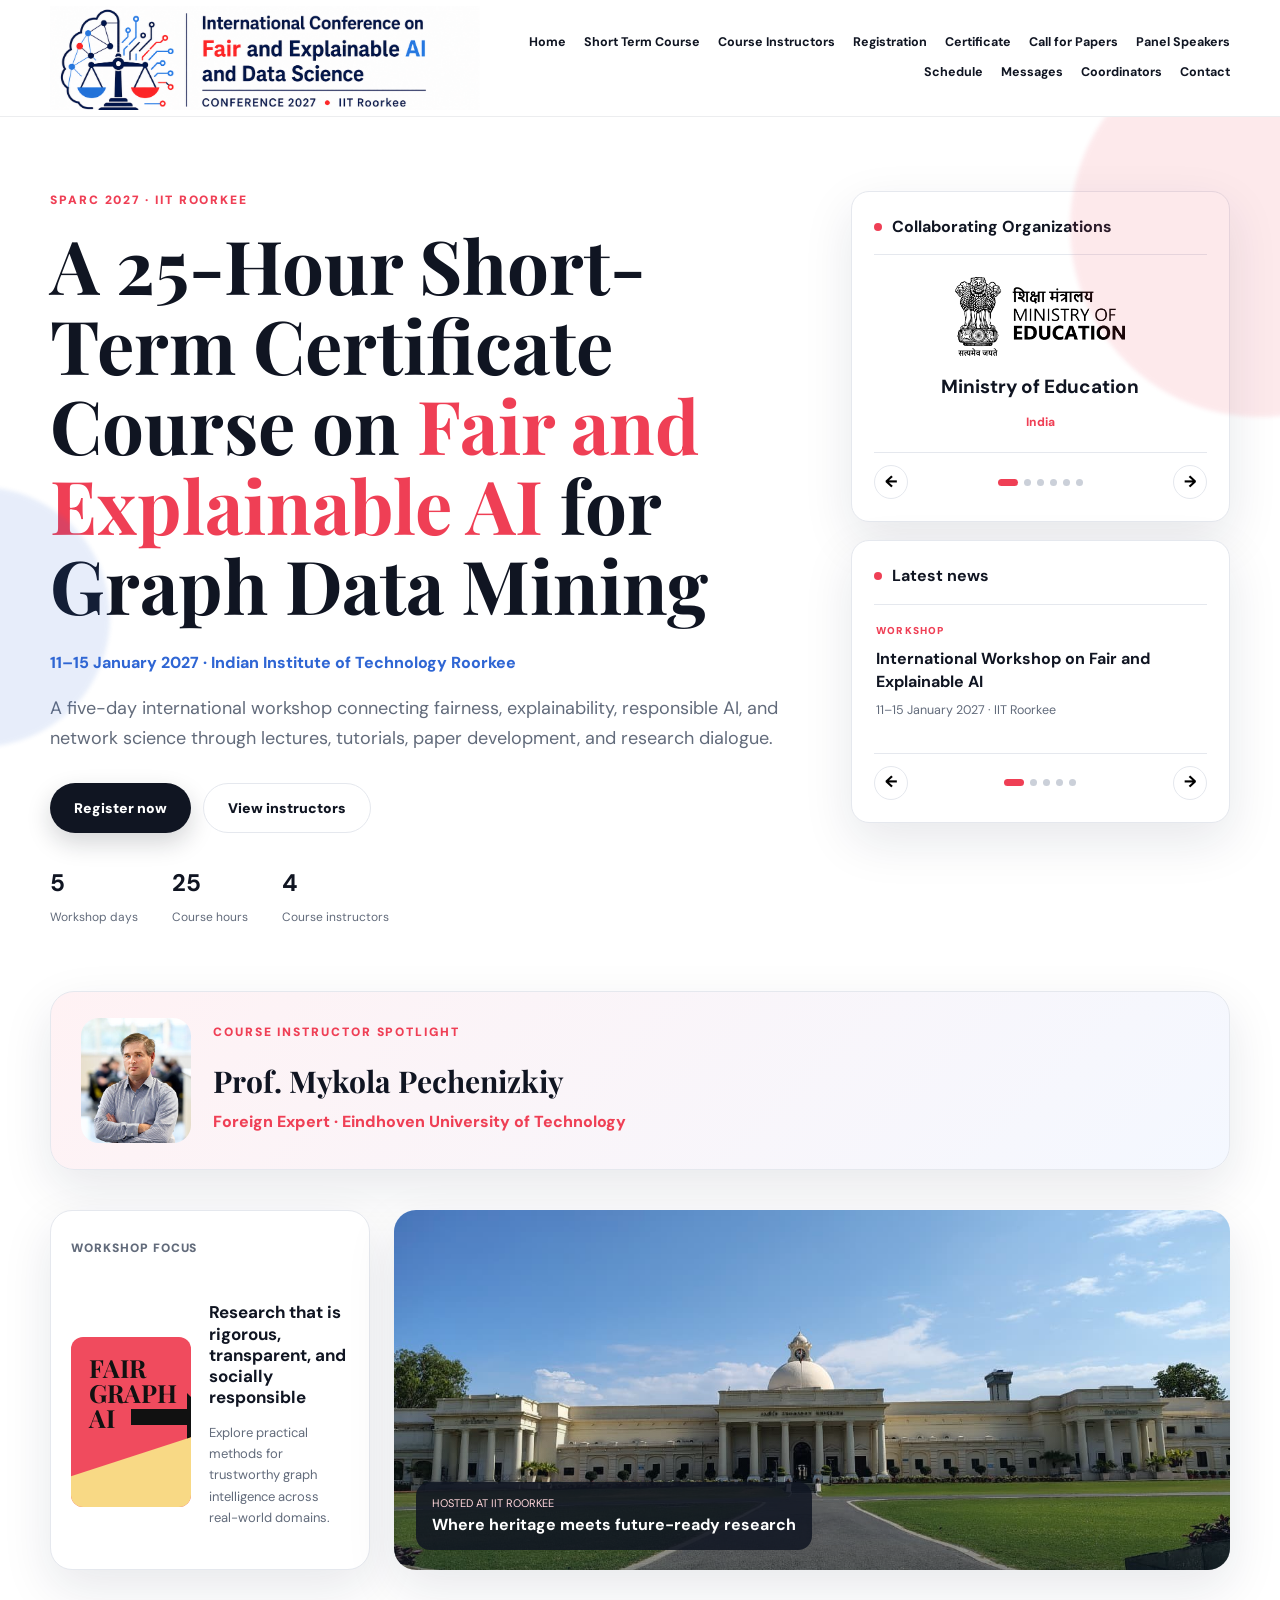
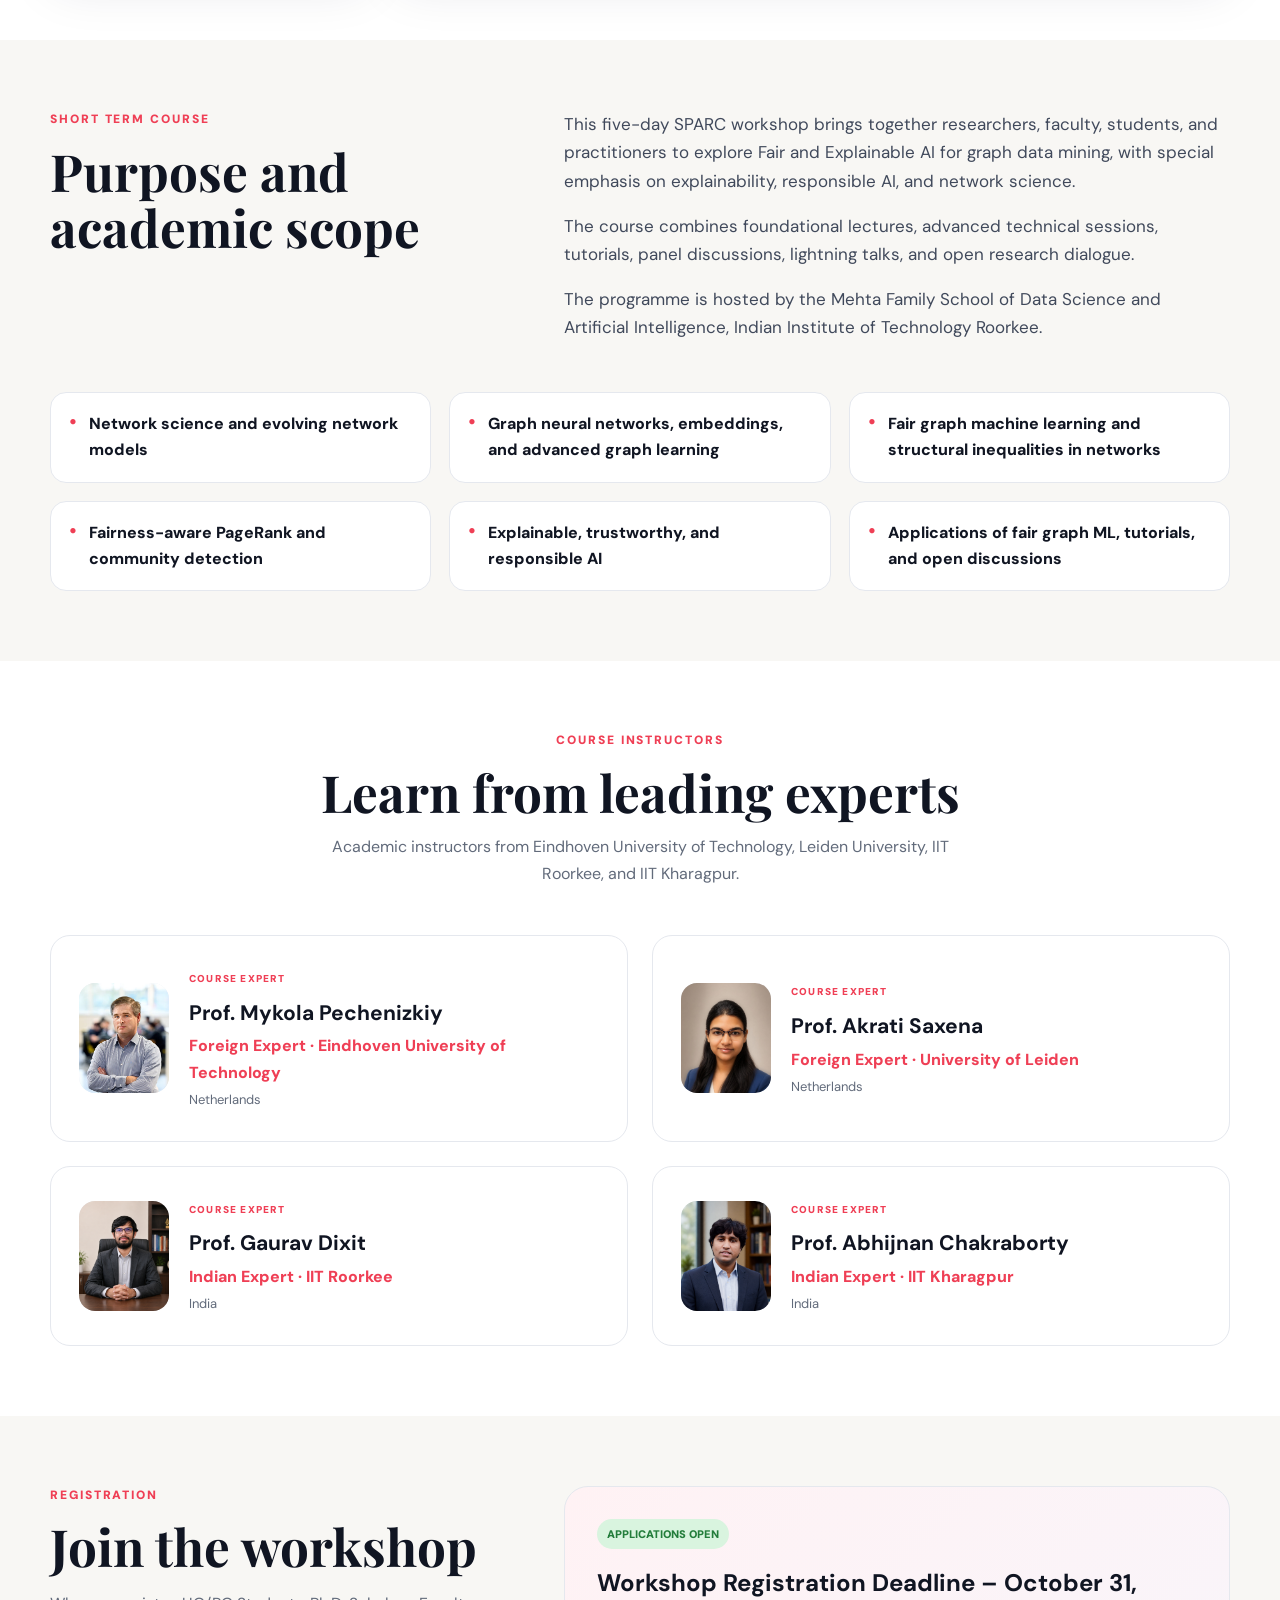
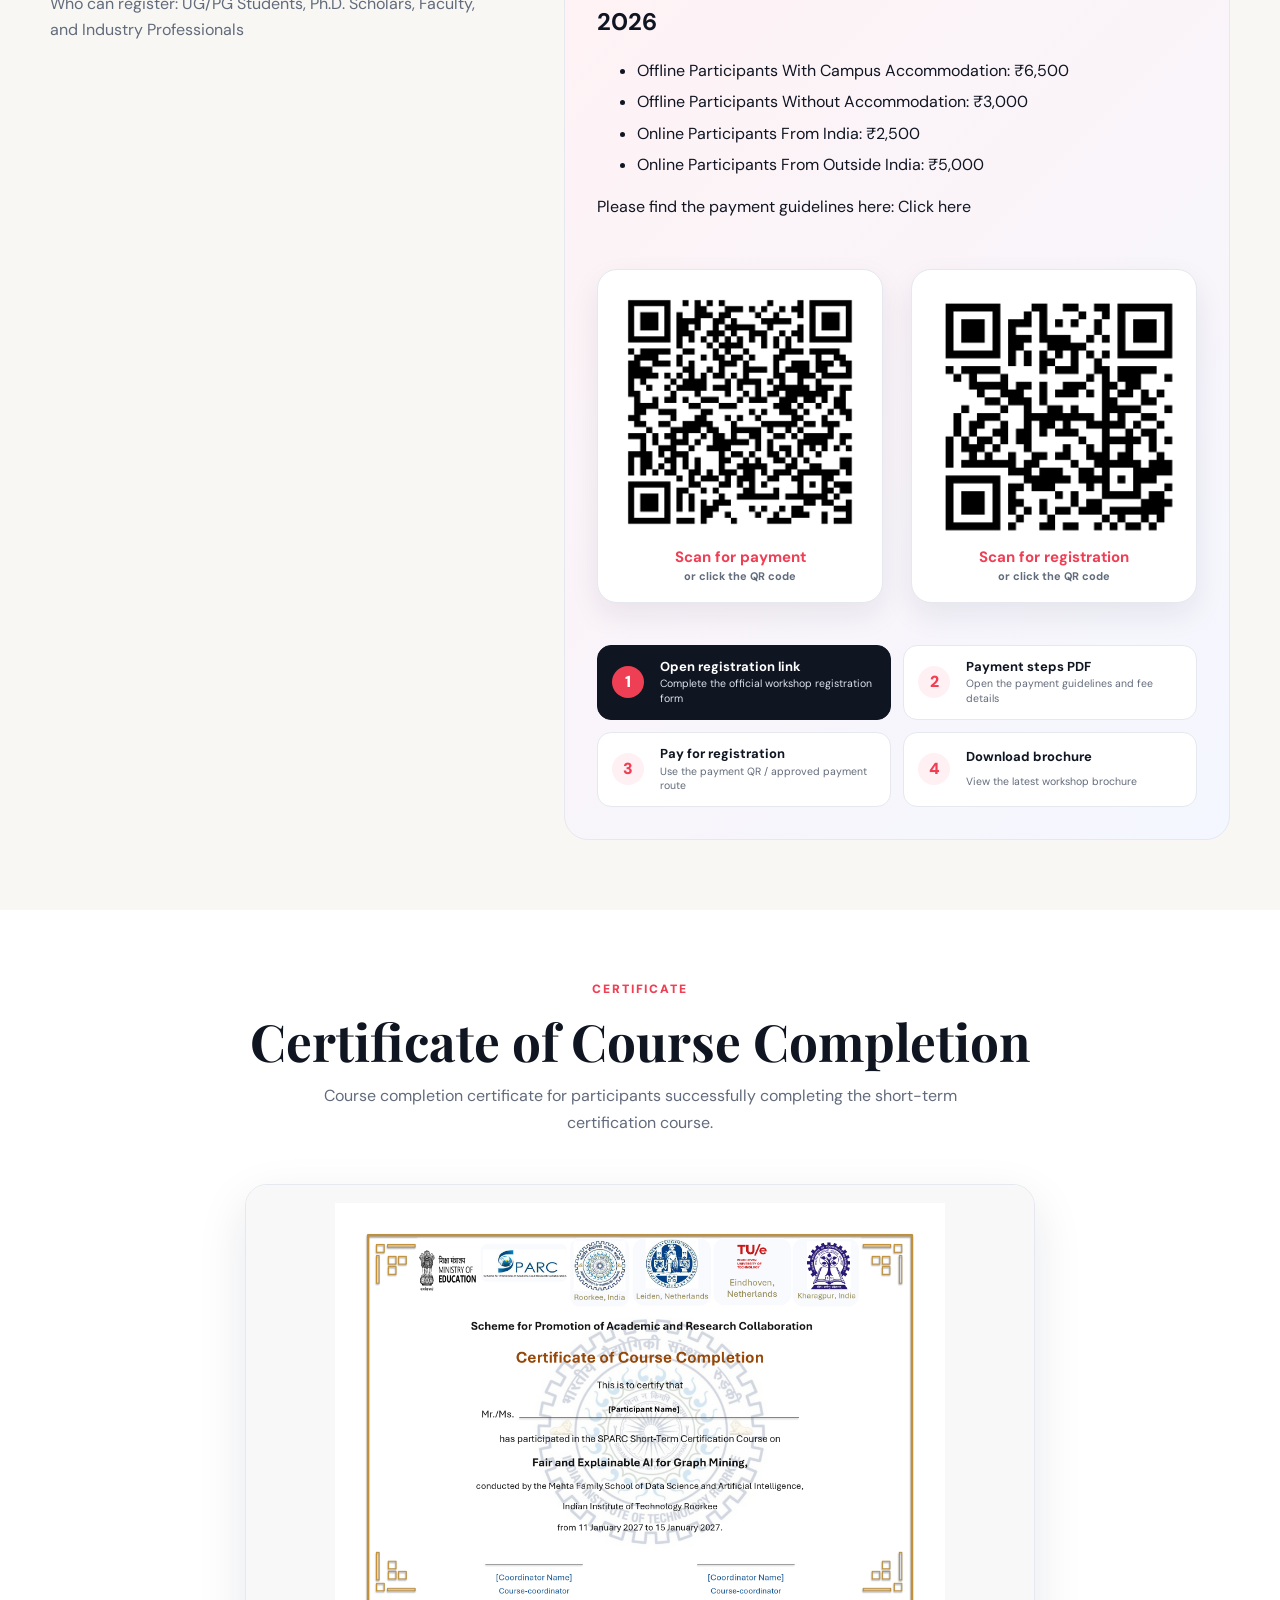
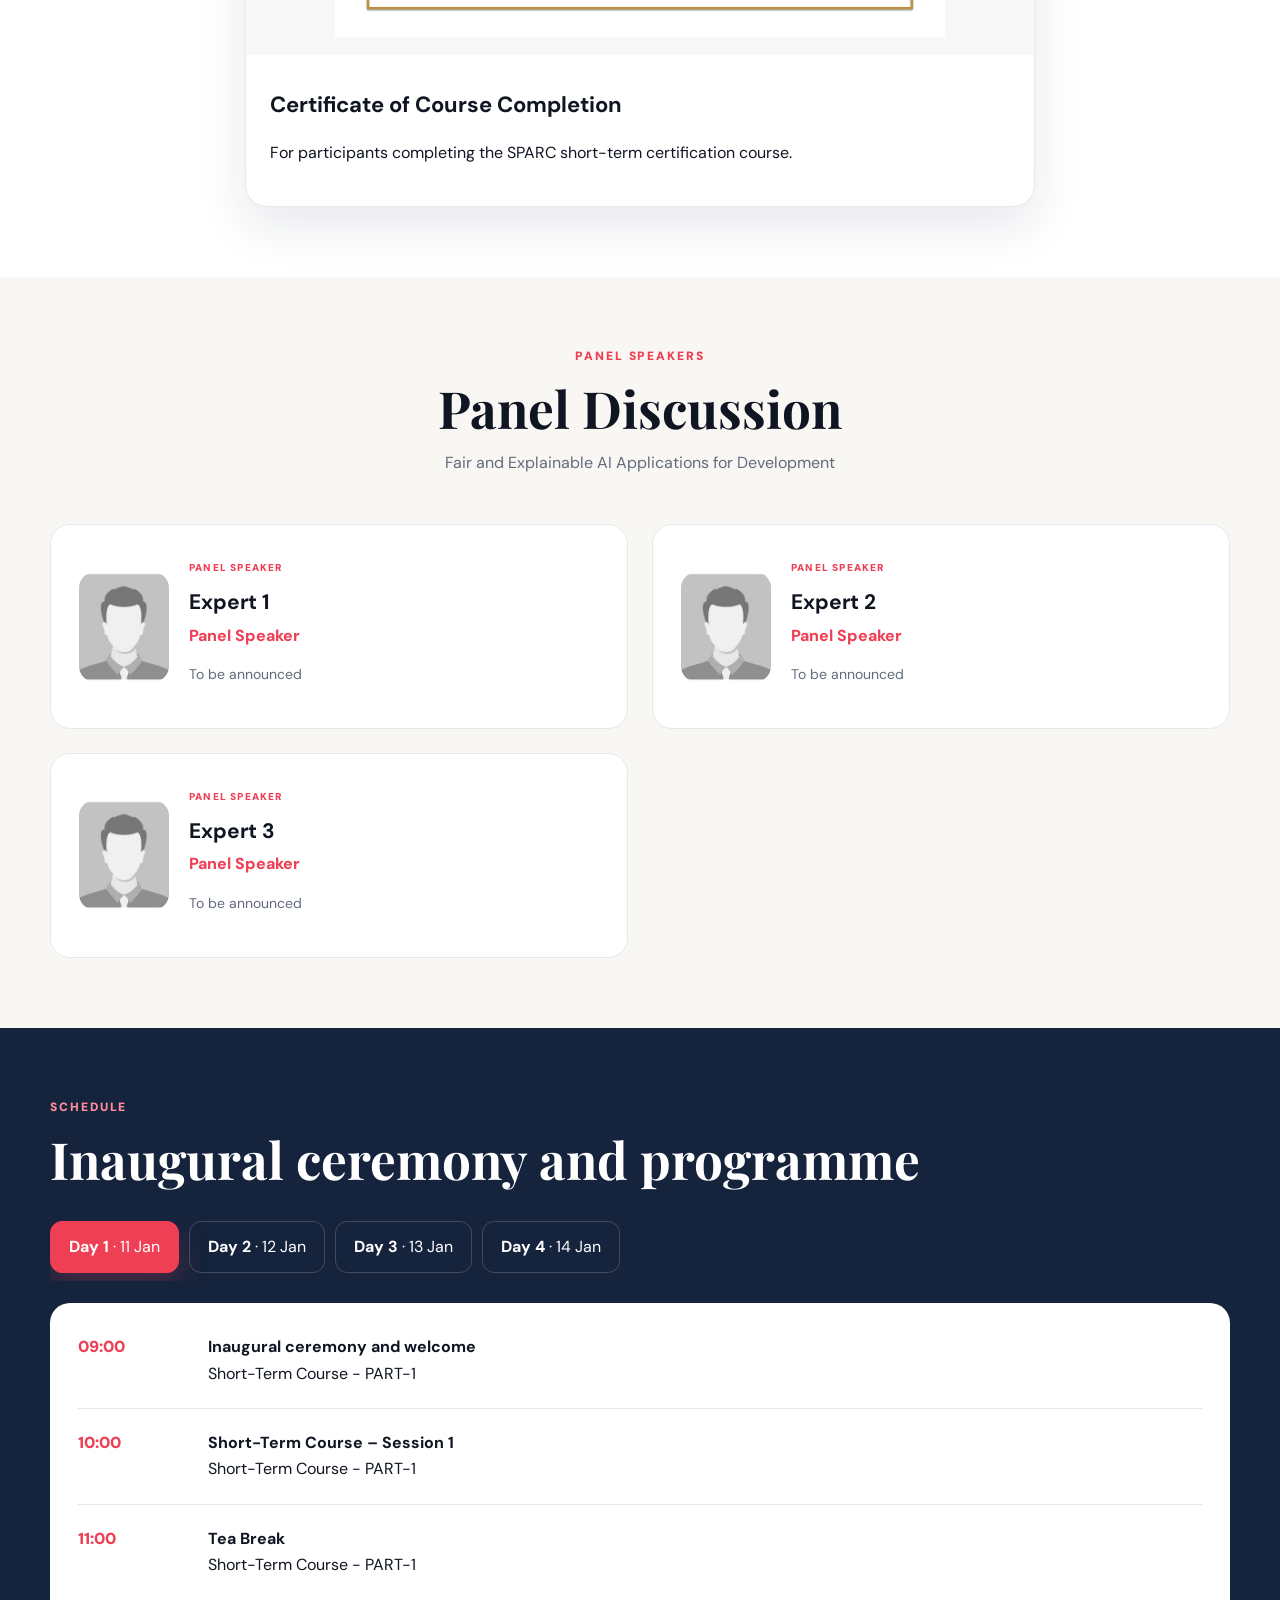
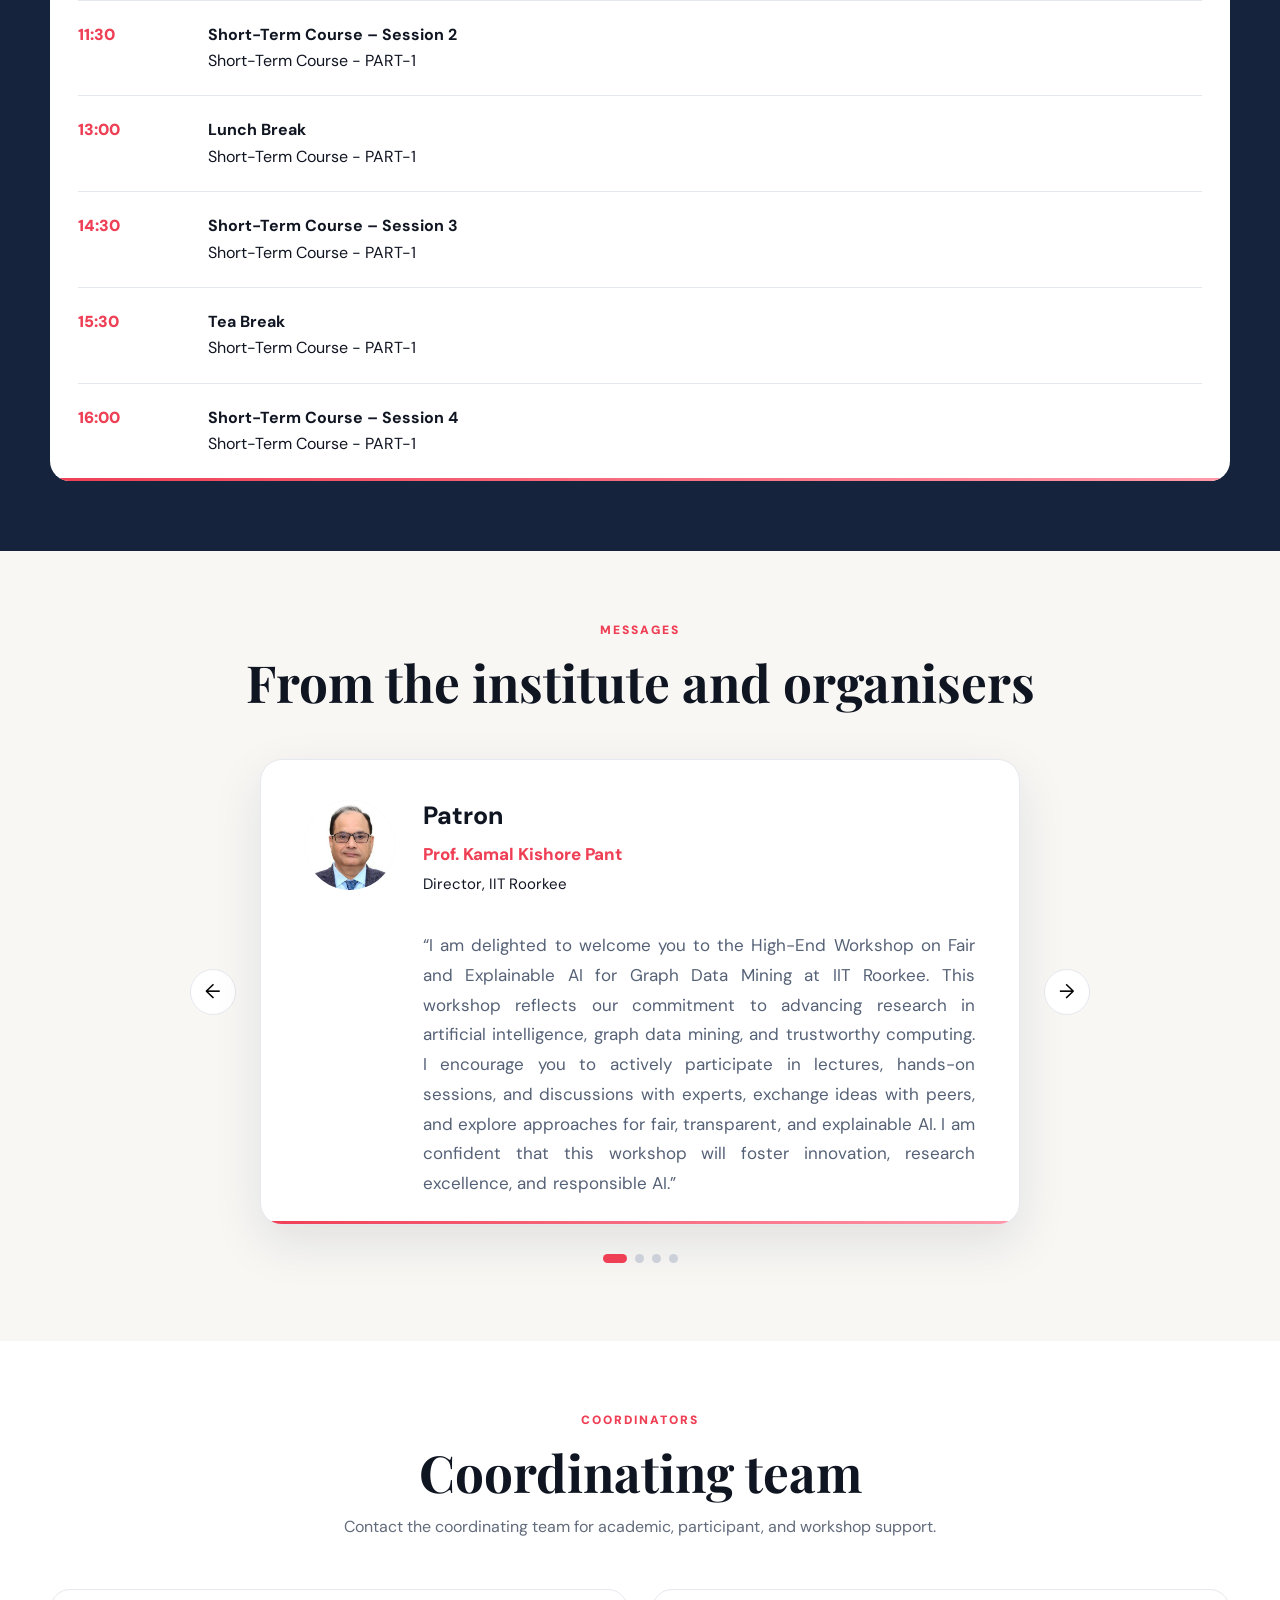
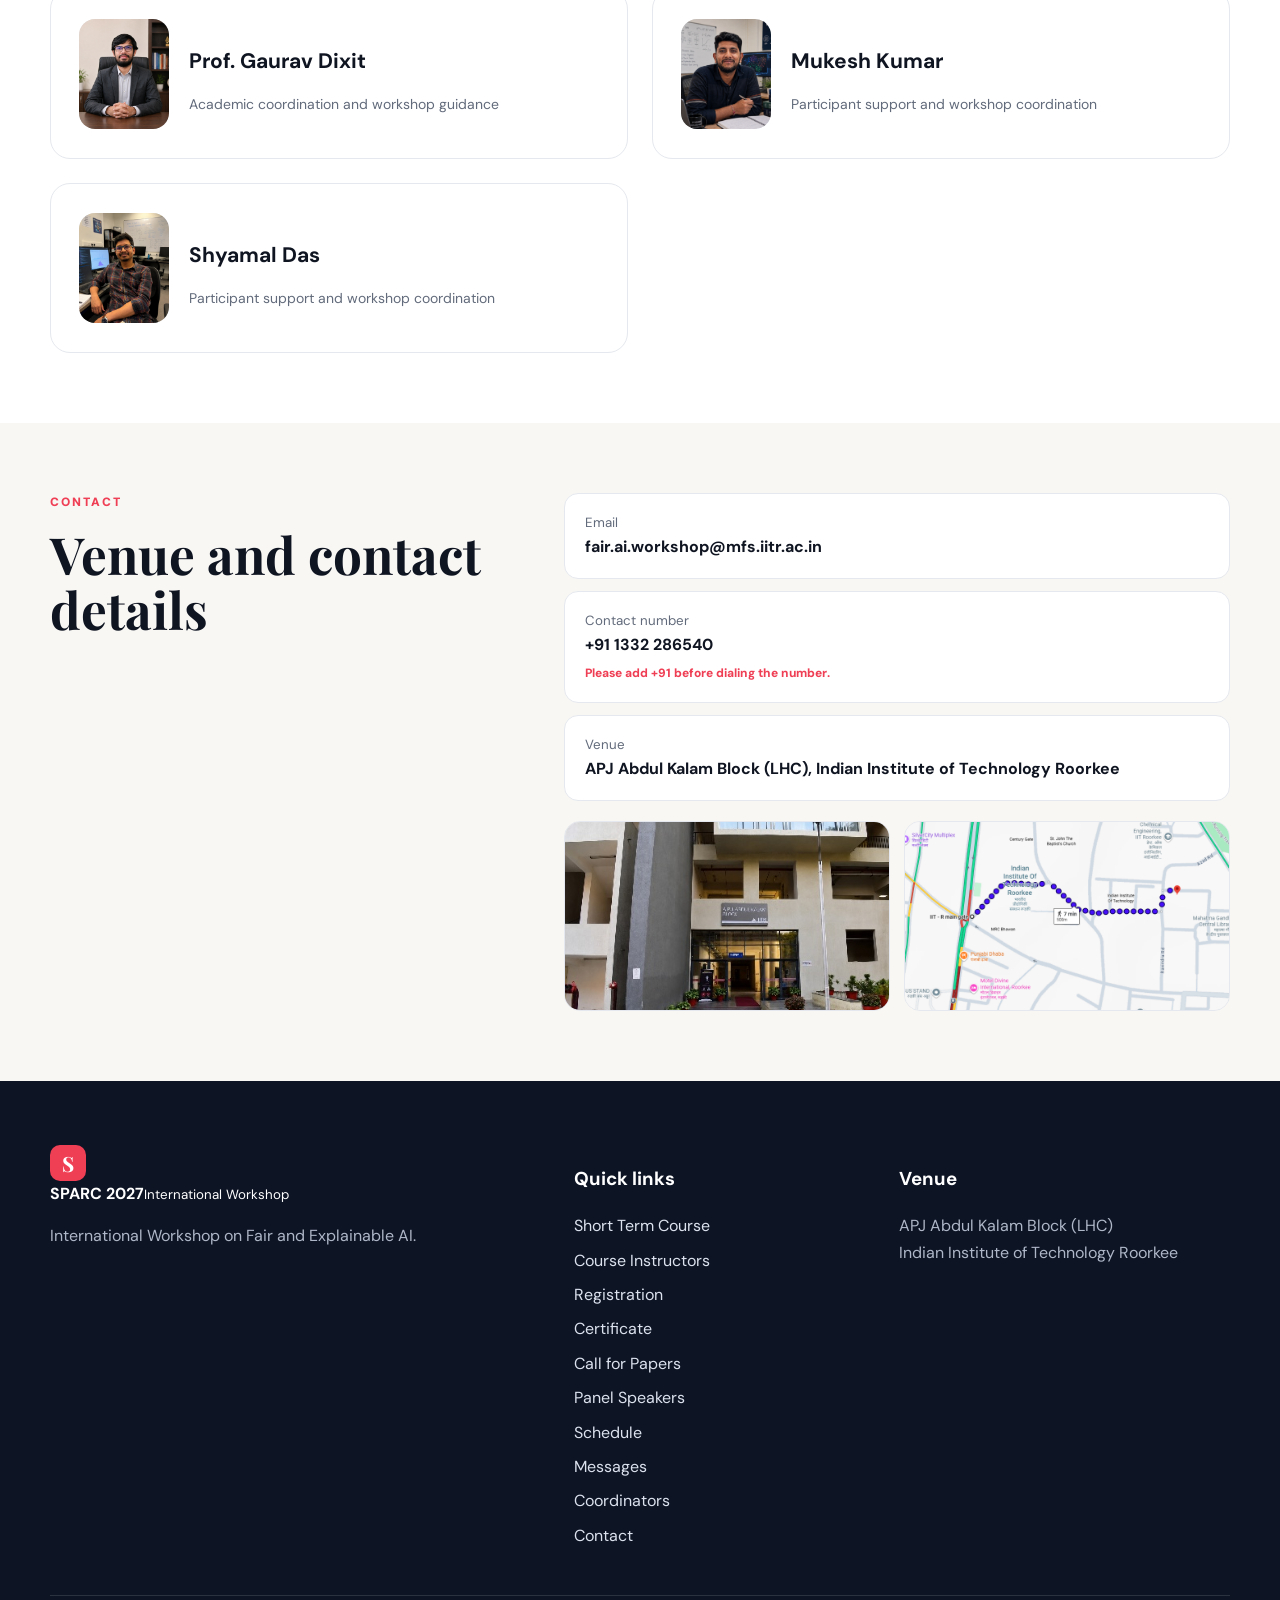
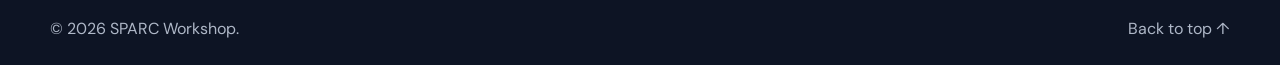
==== commit 834fadd1: "Add files via upload" ====
--- a/index.html
+++ b/index.html
@@ -7,7 +7,9 @@
   <title>International Workshop on Fair and Explainable AI</title>
   <link rel="preconnect" href="https://fonts.googleapis.com">
   <link rel="preconnect" href="https://fonts.gstatic.com" crossorigin>
-  <link href="https://forms.gle/DCHC2Ym4eAs2hB4K9" rel="stylesheet">
+  <link rel="preconnect" href="https://fonts.googleapis.com">
+  <link rel="preconnect" href="https://fonts.gstatic.com" crossorigin>
+  <link href="https://fonts.googleapis.com/css2?family=DM+Sans:wght@400;500;600;700;800&family=Playfair+Display:wght@700&display=swap" rel="stylesheet">
   <link rel="stylesheet" href="styles.css" />
   <script defer src="content.js"></script>
   <script defer src="app.js"></script>
@@ -16,8 +18,8 @@
   <a class="skip-link" href="#main">Skip to content</a>
   <header class="site-header" id="top">
     <div class="container nav-wrap">
-      <a class="brand image-brand" href="#home" aria-label="Workshop home">
-        <img src="assets/logos/workshop-title-logo.png" alt="International Workshop on Fair and Explainable AI · SPARC 2027 · IIT Roorkee" class="workshop-title-logo">
+      <a class="brand image-brand conference-brand" href="#home" aria-label="Conference home">
+        <span class="conference-logo-crop"><img src="assets/logos/call-for-papers-title-logo.png" alt="International Conference on Fair and Explainable AI and Data Science" class="conference-title-logo"></span>
       </a>
       <button class="nav-toggle" aria-expanded="false" aria-controls="main-nav" aria-label="Open navigation">☰</button>
       <nav id="main-nav" class="main-nav" aria-label="Primary navigation"></nav>
--- a/styles.css
+++ b/styles.css
@@ -1,5 +1,5 @@
-:root{--ink:#101522;--muted:#626b7b;--red:#ef3f55;--navy:#15233d;--blue:#2f66d4;--cream:#f8f7f4;--line:#e5e8ee;--white:#fff;--shadow:0 18px 50px rgba(20,30,55,.10);--radius:22px}*{box-sizing:border-box}html{scroll-behavior:smooth}body{margin:0;font-family:"DM Sans",sans-serif;color:var(--ink);background:#fff;line-height:1.65}a{text-decoration:none;color:inherit}button{font:inherit}.container{width:min(1180px,calc(100% - 40px));margin:auto}.section{padding:94px 0;position:relative}.section-soft{background:var(--cream)}.skip-link{position:fixed;top:8px;left:8px;transform:translateY(-150%);background:#000;color:#fff;padding:10px 16px;z-index:99}.skip-link:focus{transform:none}.site-header{position:sticky;top:0;background:rgba(255,255,255,.94);backdrop-filter:blur(15px);border-bottom:1px solid rgba(20,30,55,.08);z-index:50}.nav-wrap{min-height:92px;display:flex;align-items:center;justify-content:space-between;gap:22px}.image-brand{display:flex;align-items:center;min-width:320px;max-width:560px;width:100%}.workshop-title-logo{display:block;width:100%;max-width:520px;height:auto;object-fit:contain}.brand-mark{display:grid;place-items:center;width:36px;height:36px;border-radius:10px;background:var(--red);color:#fff;font:bold 21px "Playfair Display"}.main-nav{display:flex;align-items:center;justify-content:flex-end;gap:18px;flex-wrap:wrap}.main-nav a{font-weight:800;font-size:12.5px;position:relative}.main-nav a:after{content:"";height:2px;width:0;background:var(--red);position:absolute;left:0;bottom:-8px;transition:.25s}.main-nav a:hover:after{width:100%}.nav-toggle{display:none;border:0;background:transparent;font-size:26px}.hero{padding-top:74px;overflow:hidden}.hero-shape{position:absolute;border-radius:50%;filter:blur(2px);opacity:.11}.hero-shape-a{width:380px;height:380px;background:var(--red);right:-170px;top:-80px}.hero-shape-b{width:260px;height:260px;background:var(--blue);left:-150px;top:370px}.hero-grid{display:grid;grid-template-columns:1.35fr .7fr;gap:70px;align-items:start}.eyebrow{text-transform:uppercase;color:var(--red);letter-spacing:.16em;font-size:12px;font-weight:900;margin:0 0 14px}.hero h1,.section-heading h2{font-family:"Playfair Display",serif;line-height:1.08;margin:0}.hero h1{font-size:clamp(42px,5.8vw,76px);max-width:850px}.hero h1 span{color:var(--red)}.hero-date{font-weight:800;color:var(--blue);margin:24px 0 6px}.lead{font-size:18px;color:var(--muted);max-width:780px}.hero-actions{display:flex;gap:12px;margin:30px 0}.btn{display:inline-flex;align-items:center;justify-content:center;min-height:50px;border-radius:999px;padding:0 24px;font-weight:900;font-size:14px;transition:.25s}.btn-primary{background:var(--ink);color:#fff;box-shadow:0 10px 25px rgba(16,21,34,.18)}.btn-primary:hover{transform:translateY(-2px);background:var(--red)}.btn-secondary{border:1px solid var(--line);background:#fff}.quick-stats{display:flex;gap:34px;margin-top:26px}.quick-stats b{display:block;font-size:24px}.quick-stats span{font-size:12px;color:var(--muted)}.hero-sidebar{display:grid;gap:18px}.card-heading{display:flex;align-items:center;gap:10px;border-bottom:1px solid var(--line);padding-bottom:14px}.card-heading h2{font-size:16px;margin:0}.dot{width:8px;height:8px;border-radius:50%;background:var(--red)}.logo-flash-card,.organiser-spotlight-card{background:#fff;border:1px solid var(--line);border-radius:16px;padding:22px;box-shadow:var(--shadow);overflow:hidden}.logo-flash,.organiser-spotlight{min-height:210px}.logo-stage{text-align:center;display:grid;justify-items:center;gap:8px;padding:22px 0 10px;min-height:150px}.logo-stage img{max-width:210px;max-height:92px;object-fit:contain}.logo-stage h3{font-size:19px;margin:6px 0 0}.logo-stage p{margin:0;color:var(--red);font-weight:800}.flash-controls,.organiser-spotlight-controls{display:flex;align-items:center;justify-content:space-between;border-top:1px solid var(--line);padding-top:12px;margin-top:10px}.flash-controls button,.organiser-spotlight-controls button{width:34px;height:34px;border-radius:50%;border:1px solid var(--line);background:#fff;cursor:pointer;font-weight:900}.flash-dots,.organiser-spotlight-dots{display:flex;gap:6px}.flash-dots button,.organiser-spotlight-dots button{width:7px;height:7px;padding:0;border:0;border-radius:50%;background:#cbd0d9}.flash-dots button.active,.organiser-spotlight-dots button.active{width:20px;border-radius:8px;background:var(--red)}.spotlight-person{display:grid;grid-template-columns:86px 1fr;gap:16px;align-items:center;min-height:130px}.organiser-spotlight-photo{width:86px;height:104px;border-radius:15px;object-fit:cover;object-position:center top;background:#eef1f5;border:1px solid var(--line)}.spotlight-person h3{font-size:17px;line-height:1.25;margin:0 0 4px}.role{font-weight:800;color:var(--red);margin:3px 0}.from-top{animation:fromTop .65s cubic-bezier(.2,.8,.25,1)}.from-left{animation:fromLeft .65s cubic-bezier(.2,.8,.25,1)}@keyframes fromTop{from{opacity:0;transform:translateY(-34px)}to{opacity:1;transform:none}}@keyframes fromLeft{from{opacity:0;transform:translateX(-34px)}to{opacity:1;transform:none}}.instructor-strip{margin-top:62px}.flash-instructor-card{display:grid;grid-template-columns:110px 1fr;gap:22px;align-items:center;padding:26px 30px;background:linear-gradient(135deg,#fff2f4,#f4f8ff);border:1px solid var(--line);border-radius:24px;box-shadow:var(--shadow)}.flash-instructor-photo{width:110px;height:125px;border-radius:18px;object-fit:cover;object-position:center top}.flash-instructor-card h2{margin:0;font-size:30px;font-family:"Playfair Display",serif}.feature-strip{display:grid;grid-template-columns:320px 1fr;gap:24px;margin-top:40px}.publication-card,.campus-visual{border-radius:var(--radius);overflow:hidden;box-shadow:var(--shadow)}.publication-card{background:#fff;border:1px solid var(--line);padding:20px;display:grid;grid-template-columns:120px 1fr;gap:18px;align-items:center}.mini-label{margin:0 0 10px;font-size:12px;text-transform:uppercase;font-weight:900;color:var(--muted);letter-spacing:.08em}.publication-card .mini-label{grid-column:1/-1}.cover-art{height:170px;border-radius:12px;background:#f04b5e;color:#111;padding:18px;position:relative;overflow:hidden;font:800 25px/1 "Playfair Display"}.cover-art:after{content:"";position:absolute;bottom:-25px;left:-10px;width:150px;height:75px;background:#f8d985;transform:rotate(-18deg)}.cover-art span{position:absolute;right:-20px;top:40px;width:80px;height:80px;background:#111;clip-path:polygon(0 40%,70% 40%,70% 20%,100% 50%,70% 80%,70% 60%,0 60%)}.publication-card h3{margin:0;font-size:17px;line-height:1.25}.publication-card p:last-child{font-size:13px;color:var(--muted)}.campus-photo-visual{height:360px;position:relative;background:#e9f3ff}.campus-photo{position:absolute;inset:0;width:100%;height:100%;object-fit:cover;object-position:center}.campus-photo-visual:after{content:"";position:absolute;inset:0;background:linear-gradient(to top,rgba(10,30,50,.38),transparent 45%)}.visual-caption{position:absolute;left:22px;bottom:20px;background:rgba(16,21,34,.86);color:#fff;border-radius:14px;padding:12px 16px;z-index:2}.visual-caption span,.visual-caption b{display:block}.visual-caption span{font-size:11px;color:#ffd6dc;text-transform:uppercase}.two-col,.call-grid,.registration-grid,.contact-grid{display:grid;grid-template-columns:.8fr 1.2fr;gap:70px;align-items:start}.section-heading h2{font-size:clamp(36px,4vw,54px)}.section-heading>p:last-child{color:var(--muted);max-width:640px}.section-heading.centered{text-align:center;margin-bottom:48px}.section-heading.centered>p:last-child{margin:14px auto 0}.prose p{font-size:17px;color:#40495b;margin-top:0}.exposure-grid{display:grid;grid-template-columns:repeat(3,1fr);gap:18px;margin-top:34px}.exposure-grid article{background:#fff;border:1px solid var(--line);border-radius:16px;padding:18px;display:flex;gap:12px;align-items:flex-start}.exposure-grid span{color:var(--red);font-size:22px;line-height:1}.exposure-grid p{margin:0;font-weight:800}.speaker-grid{display:grid;grid-template-columns:repeat(2,1fr);gap:24px}.speaker-card{border:1px solid var(--line);border-radius:20px;padding:28px;display:grid;grid-template-columns:90px 1fr;gap:20px;align-items:center;transition:.25s;background:#fff}.speaker-card:hover{transform:translateY(-5px);box-shadow:var(--shadow)}.person-photo{width:90px;height:110px;object-fit:cover;object-position:center top;border-radius:16px;background:#eef2f7}.avatar{width:90px;height:110px;border-radius:16px;display:grid;place-items:center;font:800 30px "Playfair Display";color:#fff;background:linear-gradient(145deg,#6294ff,#173f9c)}.person-type{display:inline-block;margin-bottom:8px;color:var(--red);font-size:10px;font-weight:900;letter-spacing:.12em;text-transform:uppercase}.speaker-card h3{margin:0;font-size:21px}.speaker-card .meta{margin:2px 0;color:var(--muted);font-size:13px}.speaker-card .topic{color:var(--muted);font-size:14px}.register-card{background:linear-gradient(135deg,#fff2f4,#f4f7ff);border:1px solid var(--line);border-radius:24px;padding:32px;display:grid;grid-template-columns:1.3fr .7fr;gap:28px}.status-pill{display:inline-block;background:#d9f4df;color:#237d3b;border-radius:99px;padding:6px 10px;font-size:11px;font-weight:900;text-transform:uppercase}.register-card h3{font-size:24px;margin:14px 0}.register-card li{margin:5px 0}.inline-actions{display:flex;gap:12px;flex-wrap:wrap}.qr-grid{display:grid;grid-template-columns:1fr 1fr;gap:14px}.qr-grid figure{margin:0;background:#fff;border:1px solid var(--line);border-radius:16px;padding:12px;text-align:center}.qr-grid img{width:100%;aspect-ratio:1/1;object-fit:contain}.qr-grid figcaption{font-size:12px;color:var(--red);font-weight:900}.certificate-grid{display:grid;grid-template-columns:repeat(2,1fr);gap:28px}.certificate-card{background:#fff;border:1px solid var(--line);border-radius:22px;box-shadow:var(--shadow);overflow:hidden}.certificate-card img{width:100%;height:260px;object-fit:contain;background:#f8f8f8}.certificate-card div{padding:24px}.certificate-card h3{margin:0 0 8px;font-size:22px}.cfp-card{display:grid;grid-template-columns:1.3fr .7fr;gap:24px;background:#fff;border:1px solid var(--line);border-radius:24px;padding:30px;box-shadow:var(--shadow)}.cfp-card h3{font-size:24px;color:var(--red);margin:0 0 16px}.topic-list{columns:2;gap:26px;padding-left:18px}.topic-list li{break-inside:avoid;margin:8px 0;font-weight:700}.cfp-dates article{border-bottom:1px solid var(--line);padding:12px 0}.cfp-dates strong,.cfp-dates span{display:block}.cfp-dates span{color:var(--red);font-weight:900}.section-dark{background:var(--navy);color:#fff}.section-dark .eyebrow{color:#ff8d9d}.schedule-tabs{display:flex;gap:10px;overflow:auto;margin:34px 0 22px;padding-bottom:8px}.schedule-tabs button{border:1px solid rgba(255,255,255,.18);background:transparent;color:#fff;border-radius:12px;padding:12px 18px;cursor:pointer;white-space:nowrap}.schedule-tabs button.active{background:var(--red);border-color:var(--red);box-shadow:0 12px 30px rgba(239,63,85,.25)}.schedule-panel{background:#fff;color:var(--ink);border-radius:20px;padding:10px 28px;overflow:hidden;position:relative}.schedule-panel article{display:grid;grid-template-columns:110px 1fr;gap:20px;padding:21px 0;border-bottom:1px solid var(--line)}.schedule-panel article:last-child{border:0}.schedule-panel time{font-weight:900;color:var(--red)}.schedule-panel h3{margin:0;font-size:16px}.auto-progress{height:3px;margin:0 -28px -10px;border-radius:99px;overflow:hidden;background:#edf0f5}.auto-progress span{display:block;width:100%;height:100%;background:linear-gradient(90deg,var(--red),#ff9aaa);transform-origin:left;animation:autoProgress 5s linear}@keyframes autoProgress{from{transform:scaleX(0)}to{transform:scaleX(1)}}.message-carousel{display:grid;grid-template-columns:auto 1fr auto;align-items:center;gap:24px;max-width:900px;margin:auto}.icon-btn{width:46px;height:46px;border-radius:50%;border:1px solid var(--line);background:#fff;cursor:pointer;font-size:20px}.message-card{background:#fff;border:1px solid var(--line);border-radius:22px;padding:38px;box-shadow:var(--shadow);overflow:hidden}.message-slide{display:grid;grid-template-columns:82px 1fr;gap:24px}.message-photo{width:82px;height:82px;border-radius:50%;object-fit:cover;object-position:center top;background:#eef2f7}.message-card h3{margin:0;font-size:24px}.message-card .name{color:var(--red);font-weight:900}.message-card blockquote{grid-column:2;margin:10px 0 0;color:var(--muted);font-size:17px}.message-progress{margin:14px -38px -38px}.carousel-dots{text-align:center;margin-top:20px}.carousel-dots button{width:9px;height:9px;padding:0;border:0;border-radius:50%;background:#cbd0d9;margin:0 4px}.carousel-dots button.active{background:var(--red);width:24px;border-radius:8px}.contact-block{display:grid;gap:20px}.contact-info{display:grid;gap:12px}.contact-info a{display:block;background:#fff;border:1px solid var(--line);border-radius:14px;padding:18px 20px}.contact-info small{display:block;color:var(--muted)}.contact-info b{font-size:16px}.contact-images{display:grid;grid-template-columns:1fr 1fr;gap:14px}.contact-images img{width:100%;height:190px;border-radius:16px;object-fit:cover;border:1px solid var(--line)}.site-footer{background:#0d1424;color:#fff;padding:64px 0 22px}.footer-grid{display:grid;grid-template-columns:1.4fr .8fr 1fr;gap:60px}.site-footer p{color:#aeb7c7}.footer-links{display:grid;gap:8px}.footer-links a{color:#dce2ee}.footer-bottom{border-top:1px solid rgba(255,255,255,.12);margin-top:46px;padding-top:20px;display:flex;justify-content:space-between;color:#aeb7c7}.reveal{opacity:0;transform:translateY(24px);transition:.65s ease}.reveal.visible{opacity:1;transform:none}
-@media(max-width:1050px){.nav-wrap{align-items:flex-start;padding:16px 0}.main-nav{gap:14px}.hero-grid,.two-col,.registration-grid,.call-grid,.contact-grid{grid-template-columns:1fr;gap:38px}.exposure-grid{grid-template-columns:repeat(2,1fr)}.feature-strip{grid-template-columns:1fr}.footer-grid{grid-template-columns:1fr 1fr}.register-card,.cfp-card{grid-template-columns:1fr}}
+:root{--ink:#101522;--muted:#626b7b;--red:#ef3f55;--navy:#15233d;--blue:#2f66d4;--cream:#f8f7f4;--line:#e5e8ee;--white:#fff;--shadow:0 18px 50px rgba(20,30,55,.10);--radius:22px}*{box-sizing:border-box}html{scroll-behavior:smooth;scroll-padding-top:var(--header-offset,120px)}body{margin:0;font-family:"DM Sans",sans-serif;color:var(--ink);background:#fff;line-height:1.65}a{text-decoration:none;color:inherit}button{font:inherit}.container{width:min(1180px,calc(100% - 40px));margin:auto}.section{padding:70px 0;position:relative;scroll-margin-top:var(--header-offset,120px)}.section-soft{background:var(--cream)}.skip-link{position:fixed;top:8px;left:8px;transform:translateY(-150%);background:#000;color:#fff;padding:10px 16px;z-index:99}.skip-link:focus{transform:none}.site-header{position:sticky;top:0;background:rgba(255,255,255,.94);backdrop-filter:blur(15px);border-bottom:1px solid rgba(20,30,55,.08);z-index:50}.nav-wrap{min-height:104px;display:flex;align-items:center;justify-content:space-between;gap:28px;padding:6px 0}.image-brand{display:flex;align-items:center;flex:0 1 430px;min-width:300px;max-width:430px;width:100%}.workshop-title-logo{display:block;width:100%;max-width:420px;height:auto;object-fit:contain}.brand-mark{display:grid;place-items:center;width:36px;height:36px;border-radius:10px;background:var(--red);color:#fff;font:bold 21px "Playfair Display"}.main-nav{display:flex;align-items:center;justify-content:flex-end;gap:14px 18px;flex-wrap:wrap;flex:1}.main-nav a{font-weight:700;font-size:12.5px;position:relative;line-height:1.25}.main-nav a:after{content:"";height:2px;width:0;background:var(--red);position:absolute;left:0;bottom:-8px;transition:.25s}.main-nav a:hover:after{width:100%}.nav-toggle{display:none;border:0;background:transparent;font-size:26px}.hero{padding-top:74px;overflow:hidden}.hero-shape{position:absolute;border-radius:50%;filter:blur(2px);opacity:.11}.hero-shape-a{width:380px;height:380px;background:var(--red);right:-170px;top:-80px}.hero-shape-b{width:260px;height:260px;background:var(--blue);left:-150px;top:370px}.hero-grid{display:grid;grid-template-columns:1.35fr .7fr;gap:70px;align-items:start}.eyebrow{text-transform:uppercase;color:var(--red);letter-spacing:.16em;font-size:12px;font-weight:900;margin:0 0 14px}.hero h1,.section-heading h2{font-family:"Playfair Display",serif;line-height:1.08;margin:0}.hero h1{font-size:clamp(42px,5.8vw,76px);max-width:850px}.hero h1 span{color:var(--red)}.hero-date{font-weight:800;color:var(--blue);margin:24px 0 6px}.lead{font-size:18px;color:var(--muted);max-width:780px}.hero-actions{display:flex;gap:12px;margin:30px 0}.btn{display:inline-flex;align-items:center;justify-content:center;min-height:50px;border-radius:999px;padding:0 24px;font-weight:900;font-size:14px;transition:.25s}.btn-primary{background:var(--ink);color:#fff;box-shadow:0 10px 25px rgba(16,21,34,.18)}.btn-primary:hover{transform:translateY(-2px);background:var(--red)}.btn-secondary{border:1px solid var(--line);background:#fff}.quick-stats{display:flex;gap:34px;margin-top:26px}.quick-stats b{display:block;font-size:24px}.quick-stats span{font-size:12px;color:var(--muted)}.hero-sidebar{display:grid;gap:18px}.card-heading{display:flex;align-items:center;gap:10px;border-bottom:1px solid var(--line);padding-bottom:14px}.card-heading h2{font-size:16px;margin:0}.dot{width:8px;height:8px;border-radius:50%;background:var(--red)}.logo-flash-card,.organiser-spotlight-card{background:#fff;border:1px solid var(--line);border-radius:16px;padding:22px;box-shadow:var(--shadow);overflow:hidden}.logo-flash,.organiser-spotlight{min-height:210px}.logo-stage{text-align:center;display:grid;justify-items:center;gap:8px;padding:22px 0 10px;min-height:150px}.logo-stage img{max-width:210px;max-height:92px;object-fit:contain}.logo-stage h3{font-size:19px;margin:6px 0 0}.logo-stage p{margin:0;color:var(--red);font-weight:800}.flash-controls,.organiser-spotlight-controls{display:flex;align-items:center;justify-content:space-between;border-top:1px solid var(--line);padding-top:12px;margin-top:10px}.flash-controls button,.organiser-spotlight-controls button{width:34px;height:34px;border-radius:50%;border:1px solid var(--line);background:#fff;cursor:pointer;font-weight:900}.flash-dots,.organiser-spotlight-dots{display:flex;gap:6px}.flash-dots button,.organiser-spotlight-dots button{width:7px;height:7px;padding:0;border:0;border-radius:50%;background:#cbd0d9}.flash-dots button.active,.organiser-spotlight-dots button.active{width:20px;border-radius:8px;background:var(--red)}.spotlight-person{display:grid;grid-template-columns:86px 1fr;gap:16px;align-items:center;min-height:130px}.organiser-spotlight-photo{width:86px;height:104px;border-radius:15px;object-fit:cover;object-position:center top;background:#eef1f5;border:1px solid var(--line)}.spotlight-person h3{font-size:17px;line-height:1.25;margin:0 0 4px}.role{font-weight:800;color:var(--red);margin:3px 0}.from-top{animation:fromTop .65s cubic-bezier(.2,.8,.25,1)}.from-left{animation:fromLeft .65s cubic-bezier(.2,.8,.25,1)}@keyframes fromTop{from{opacity:0;transform:translateY(-34px)}to{opacity:1;transform:none}}@keyframes fromLeft{from{opacity:0;transform:translateX(-34px)}to{opacity:1;transform:none}}.instructor-strip{margin-top:62px}.flash-instructor-card{display:grid;grid-template-columns:110px 1fr;gap:22px;align-items:center;padding:26px 30px;background:linear-gradient(135deg,#fff2f4,#f4f8ff);border:1px solid var(--line);border-radius:24px;box-shadow:var(--shadow)}.flash-instructor-photo{width:110px;height:125px;border-radius:18px;object-fit:cover;object-position:center top}.flash-instructor-card h2{margin:0;font-size:30px;font-family:"Playfair Display",serif}.feature-strip{display:grid;grid-template-columns:320px 1fr;gap:24px;margin-top:40px}.publication-card,.campus-visual{border-radius:var(--radius);overflow:hidden;box-shadow:var(--shadow)}.publication-card{background:#fff;border:1px solid var(--line);padding:20px;display:grid;grid-template-columns:120px 1fr;gap:18px;align-items:center}.mini-label{margin:0 0 10px;font-size:12px;text-transform:uppercase;font-weight:900;color:var(--muted);letter-spacing:.08em}.publication-card .mini-label{grid-column:1/-1}.cover-art{height:170px;border-radius:12px;background:#f04b5e;color:#111;padding:18px;position:relative;overflow:hidden;font:800 25px/1 "Playfair Display"}.cover-art:after{content:"";position:absolute;bottom:-25px;left:-10px;width:150px;height:75px;background:#f8d985;transform:rotate(-18deg)}.cover-art span{position:absolute;right:-20px;top:40px;width:80px;height:80px;background:#111;clip-path:polygon(0 40%,70% 40%,70% 20%,100% 50%,70% 80%,70% 60%,0 60%)}.publication-card h3{margin:0;font-size:17px;line-height:1.25}.publication-card p:last-child{font-size:13px;color:var(--muted)}.campus-photo-visual{height:360px;position:relative;background:#e9f3ff}.campus-photo{position:absolute;inset:0;width:100%;height:100%;object-fit:cover;object-position:center}.campus-photo-visual:after{content:"";position:absolute;inset:0;background:linear-gradient(to top,rgba(10,30,50,.38),transparent 45%)}.visual-caption{position:absolute;left:22px;bottom:20px;background:rgba(16,21,34,.86);color:#fff;border-radius:14px;padding:12px 16px;z-index:2}.visual-caption span,.visual-caption b{display:block}.visual-caption span{font-size:11px;color:#ffd6dc;text-transform:uppercase}.two-col,.call-grid,.registration-grid,.contact-grid{display:grid;grid-template-columns:.8fr 1.2fr;gap:70px;align-items:start}.section-heading h2{font-size:clamp(36px,4vw,54px)}.section-heading>p:last-child{color:var(--muted);max-width:640px}.section-heading.centered{text-align:center;margin-bottom:48px}.section-heading.centered>p:last-child{margin:14px auto 0}.prose p{font-size:17px;color:#40495b;margin-top:0}.exposure-grid{display:grid;grid-template-columns:repeat(3,1fr);gap:18px;margin-top:34px}.exposure-grid article{background:#fff;border:1px solid var(--line);border-radius:16px;padding:18px;display:flex;gap:12px;align-items:flex-start}.exposure-grid span{color:var(--red);font-size:22px;line-height:1}.exposure-grid p{margin:0;font-weight:800}.speaker-grid{display:grid;grid-template-columns:repeat(2,1fr);gap:24px}.speaker-card{border:1px solid var(--line);border-radius:20px;padding:28px;display:grid;grid-template-columns:90px 1fr;gap:20px;align-items:center;transition:.25s;background:#fff}.speaker-card:hover{transform:translateY(-5px);box-shadow:var(--shadow)}.person-photo{width:90px;height:110px;object-fit:cover;object-position:center top;border-radius:16px;background:#eef2f7}.avatar{width:90px;height:110px;border-radius:16px;display:grid;place-items:center;font:800 30px "Playfair Display";color:#fff;background:linear-gradient(145deg,#6294ff,#173f9c)}.person-type{display:inline-block;margin-bottom:8px;color:var(--red);font-size:10px;font-weight:900;letter-spacing:.12em;text-transform:uppercase}.speaker-card h3{margin:0;font-size:21px}.speaker-card .meta{margin:2px 0;color:var(--muted);font-size:13px}.speaker-card .topic{color:var(--muted);font-size:14px}.register-card{background:linear-gradient(135deg,#fff2f4,#f4f7ff);border:1px solid var(--line);border-radius:24px;padding:32px;display:grid;grid-template-columns:1.3fr .7fr;gap:28px}.status-pill{display:inline-block;background:#d9f4df;color:#237d3b;border-radius:99px;padding:6px 10px;font-size:11px;font-weight:900;text-transform:uppercase}.register-card h3{font-size:24px;margin:14px 0}.register-card li{margin:5px 0}.inline-actions{display:flex;gap:12px;flex-wrap:wrap}.qr-grid{display:grid;grid-template-columns:1fr 1fr;gap:14px}.qr-grid figure{margin:0;background:#fff;border:1px solid var(--line);border-radius:16px;padding:12px;text-align:center}.qr-grid img{width:100%;aspect-ratio:1/1;object-fit:contain}.qr-grid figcaption{font-size:12px;color:var(--red);font-weight:900}.certificate-grid{display:grid;grid-template-columns:repeat(2,1fr);gap:28px}.certificate-card{background:#fff;border:1px solid var(--line);border-radius:22px;box-shadow:var(--shadow);overflow:hidden}.certificate-card img{width:100%;height:260px;object-fit:contain;background:#f8f8f8}.certificate-card div{padding:24px}.certificate-card h3{margin:0 0 8px;font-size:22px}.cfp-card{display:grid;grid-template-columns:1.3fr .7fr;gap:24px;background:#fff;border:1px solid var(--line);border-radius:24px;padding:30px;box-shadow:var(--shadow)}.cfp-card h3{font-size:24px;color:var(--red);margin:0 0 16px}.topic-list{columns:2;gap:26px;padding-left:18px}.topic-list li{break-inside:avoid;margin:8px 0;font-weight:700}.cfp-dates article{border-bottom:1px solid var(--line);padding:12px 0}.cfp-dates strong,.cfp-dates span{display:block}.cfp-dates span{color:var(--red);font-weight:900}.section-dark{background:var(--navy);color:#fff}.section-dark .eyebrow{color:#ff8d9d}.schedule-tabs{display:flex;gap:10px;overflow:auto;margin:34px 0 22px;padding-bottom:8px}.schedule-tabs button{border:1px solid rgba(255,255,255,.18);background:transparent;color:#fff;border-radius:12px;padding:12px 18px;cursor:pointer;white-space:nowrap}.schedule-tabs button.active{background:var(--red);border-color:var(--red);box-shadow:0 12px 30px rgba(239,63,85,.25)}.schedule-panel{background:#fff;color:var(--ink);border-radius:20px;padding:10px 28px;overflow:hidden;position:relative}.schedule-panel article{display:grid;grid-template-columns:110px 1fr;gap:20px;padding:21px 0;border-bottom:1px solid var(--line)}.schedule-panel article:last-child{border:0}.schedule-panel time{font-weight:900;color:var(--red)}.schedule-panel h3{margin:0;font-size:16px}.auto-progress{height:3px;margin:0 -28px -10px;border-radius:99px;overflow:hidden;background:#edf0f5}.auto-progress span{display:block;width:100%;height:100%;background:linear-gradient(90deg,var(--red),#ff9aaa);transform-origin:left;animation:autoProgress 5s linear}@keyframes autoProgress{from{transform:scaleX(0)}to{transform:scaleX(1)}}.message-carousel{display:grid;grid-template-columns:auto 1fr auto;align-items:center;gap:24px;max-width:900px;margin:auto}.icon-btn{width:46px;height:46px;border-radius:50%;border:1px solid var(--line);background:#fff;cursor:pointer;font-size:20px}.message-card{background:#fff;border:1px solid var(--line);border-radius:22px;padding:38px;box-shadow:var(--shadow);overflow:hidden}.message-slide{display:grid;grid-template-columns:82px 1fr;gap:24px}.message-photo{width:82px;height:82px;border-radius:50%;object-fit:cover;object-position:center top;background:#eef2f7}.message-card h3{margin:0;font-size:24px}.message-card .name{color:var(--red);font-weight:900}.message-card blockquote{grid-column:2;margin:10px 0 0;color:var(--muted);font-size:17px}.message-progress{margin:14px -38px -38px}.carousel-dots{text-align:center;margin-top:20px}.carousel-dots button{width:9px;height:9px;padding:0;border:0;border-radius:50%;background:#cbd0d9;margin:0 4px}.carousel-dots button.active{background:var(--red);width:24px;border-radius:8px}.contact-block{display:grid;gap:20px}.contact-info{display:grid;gap:12px}.contact-info a{display:block;background:#fff;border:1px solid var(--line);border-radius:14px;padding:18px 20px}.contact-info small{display:block;color:var(--muted)}.contact-info b{font-size:16px}.contact-images{display:grid;grid-template-columns:1fr 1fr;gap:14px}.contact-images img{width:100%;height:190px;border-radius:16px;object-fit:cover;border:1px solid var(--line)}.site-footer{background:#0d1424;color:#fff;padding:64px 0 22px}.footer-grid{display:grid;grid-template-columns:1.4fr .8fr 1fr;gap:60px}.site-footer p{color:#aeb7c7}.footer-links{display:grid;gap:8px}.footer-links a{color:#dce2ee}.footer-bottom{border-top:1px solid rgba(255,255,255,.12);margin-top:46px;padding-top:20px;display:flex;justify-content:space-between;color:#aeb7c7}.reveal{opacity:0;transform:translateY(24px);transition:.65s ease}.reveal.visible{opacity:1;transform:none}
+@media(max-width:1050px){.nav-wrap{align-items:flex-start;padding:14px 0}.main-nav{gap:14px}.hero-grid,.two-col,.registration-grid,.call-grid,.contact-grid{grid-template-columns:1fr;gap:38px}.exposure-grid{grid-template-columns:repeat(2,1fr)}.feature-strip{grid-template-columns:1fr}.footer-grid{grid-template-columns:1fr 1fr}.register-card,.cfp-card{grid-template-columns:1fr}}
 @media(max-width:760px){.main-nav{position:absolute;left:20px;right:20px;top:78px;background:#fff;border:1px solid var(--line);border-radius:16px;padding:20px;display:none;flex-direction:column;align-items:flex-start;box-shadow:var(--shadow)}.main-nav.open{display:flex}.nav-toggle{display:block}.image-brand{min-width:0;max-width:330px}.workshop-title-logo{max-width:320px}.hero{padding-top:48px}.hero h1{font-size:42px}.hero-actions,.inline-actions{flex-direction:column;align-items:stretch}.quick-stats{flex-wrap:wrap}.speaker-grid,.certificate-grid,.exposure-grid{grid-template-columns:1fr}.spotlight-person,.flash-instructor-card,.speaker-card,.message-slide{grid-template-columns:1fr}.message-card blockquote{grid-column:1}.icon-btn{display:none}.topic-list{columns:1}.qr-grid,.contact-images{grid-template-columns:1fr}.footer-grid{grid-template-columns:1fr}.footer-bottom{flex-direction:column;gap:10px}.section{padding:72px 0}.campus-photo-visual{height:280px}.logo-stage img{max-width:180px}.certificate-card img{height:190px}}
 @media(prefers-reduced-motion:reduce){html{scroll-behavior:auto}.reveal,.from-top,.from-left,.auto-progress span{animation:none!important;transition:none!important}}
 
@@ -316,9 +316,9 @@
 
 /* Call-for-Papers conference header brand */
 .conference-brand{display:flex;flex-direction:column;align-items:flex-start;gap:1px;max-width:430px}
-.conference-logo-crop{display:block;width:100%;height:118px;overflow:hidden}
+.conference-logo-crop{display:block;width:100%;height:104px;overflow:hidden}
 .conference-title-logo{display:block;width:100%;height:auto;object-fit:contain;object-position:top}
 .conference-brand-subtitle{margin-left:39%;margin-top:0;font-size:13px;line-height:1;font-weight:800;letter-spacing:.08em;color:var(--navy);white-space:nowrap}
 .conference-brand-subtitle b{color:var(--red);padding:0 5px}
-@media(max-width:980px){.conference-brand{max-width:320px}.conference-logo-crop{height:88px}.conference-brand-subtitle{font-size:10px}}
-@media(max-width:760px){.conference-brand{max-width:245px}.conference-logo-crop{height:68px}.conference-brand-subtitle{font-size:8px;margin-left:38%}}
+@media(max-width:980px){.conference-brand{max-width:320px}.conference-logo-crop{height:82px}.conference-brand-subtitle{font-size:10px}}
+@media(max-width:760px){.conference-brand{max-width:245px}.conference-logo-crop{height:64px}.conference-brand-subtitle{font-size:8px;margin-left:38%}}
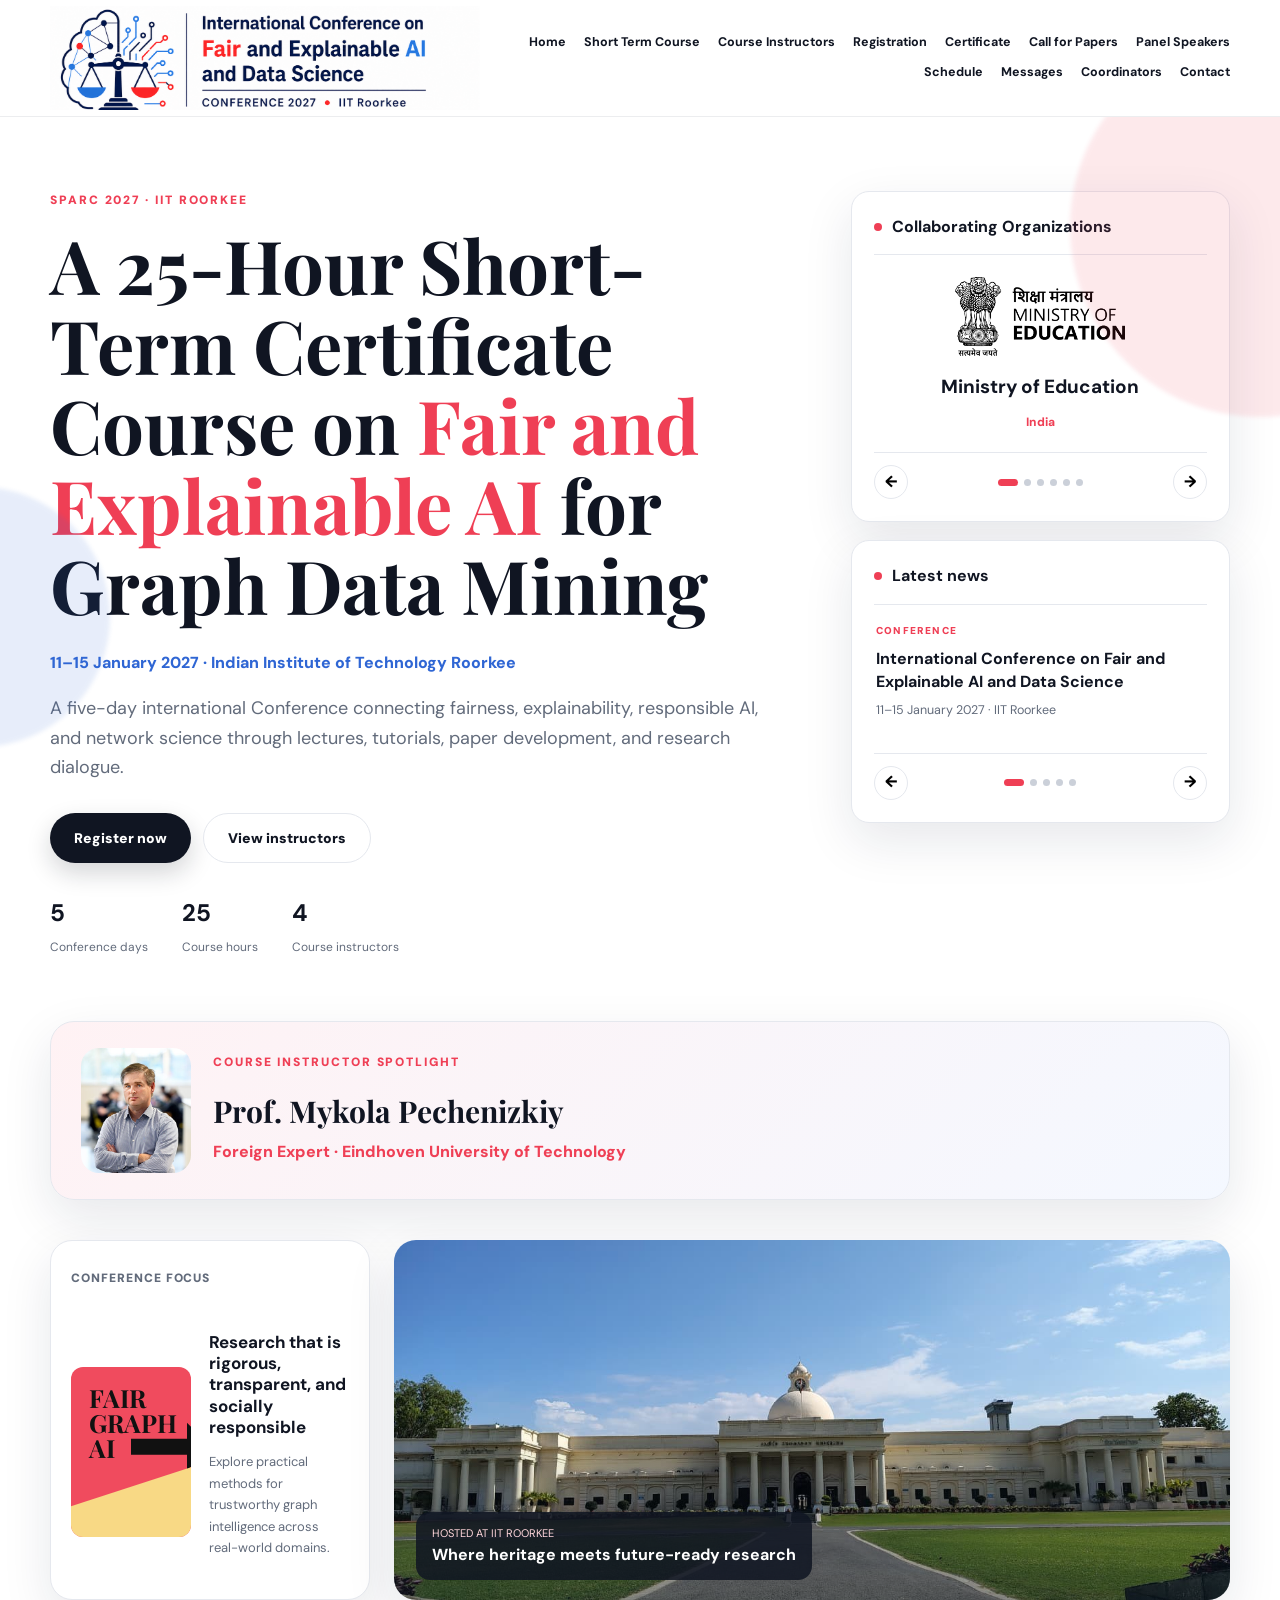
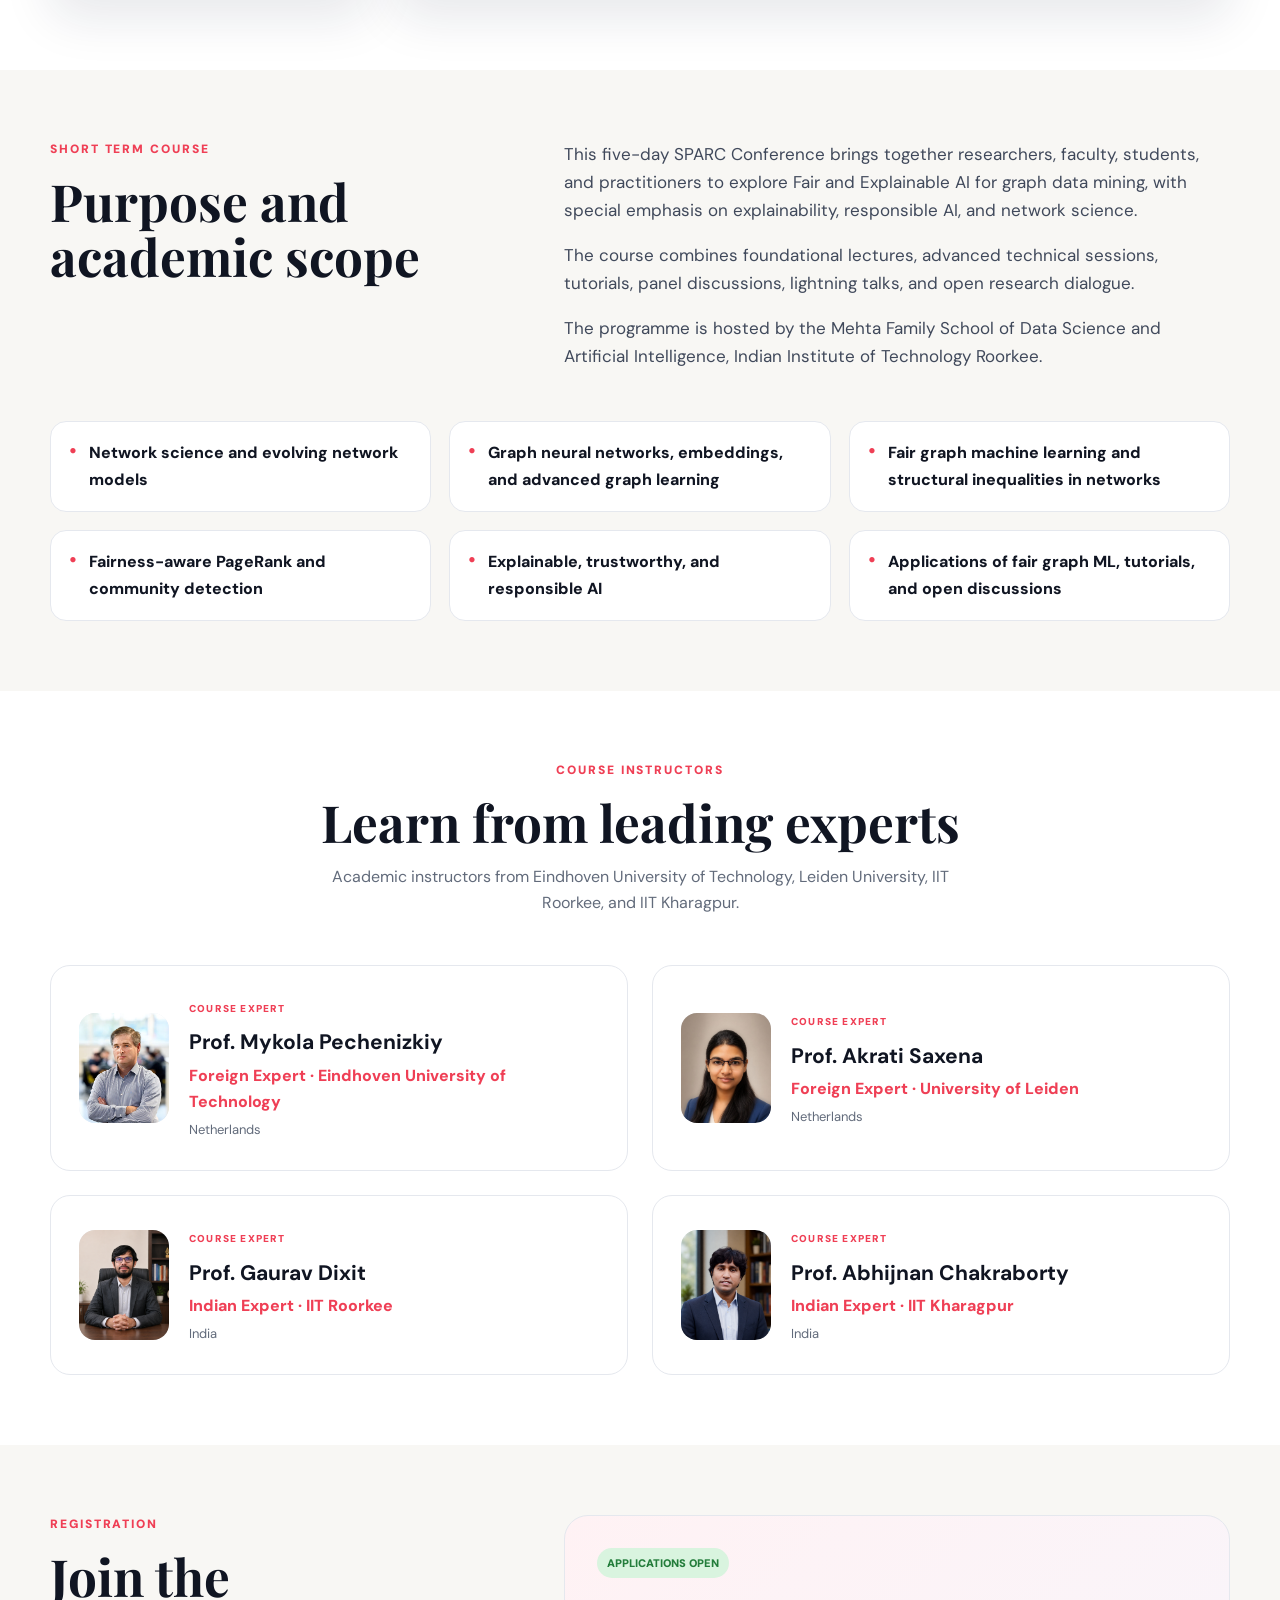
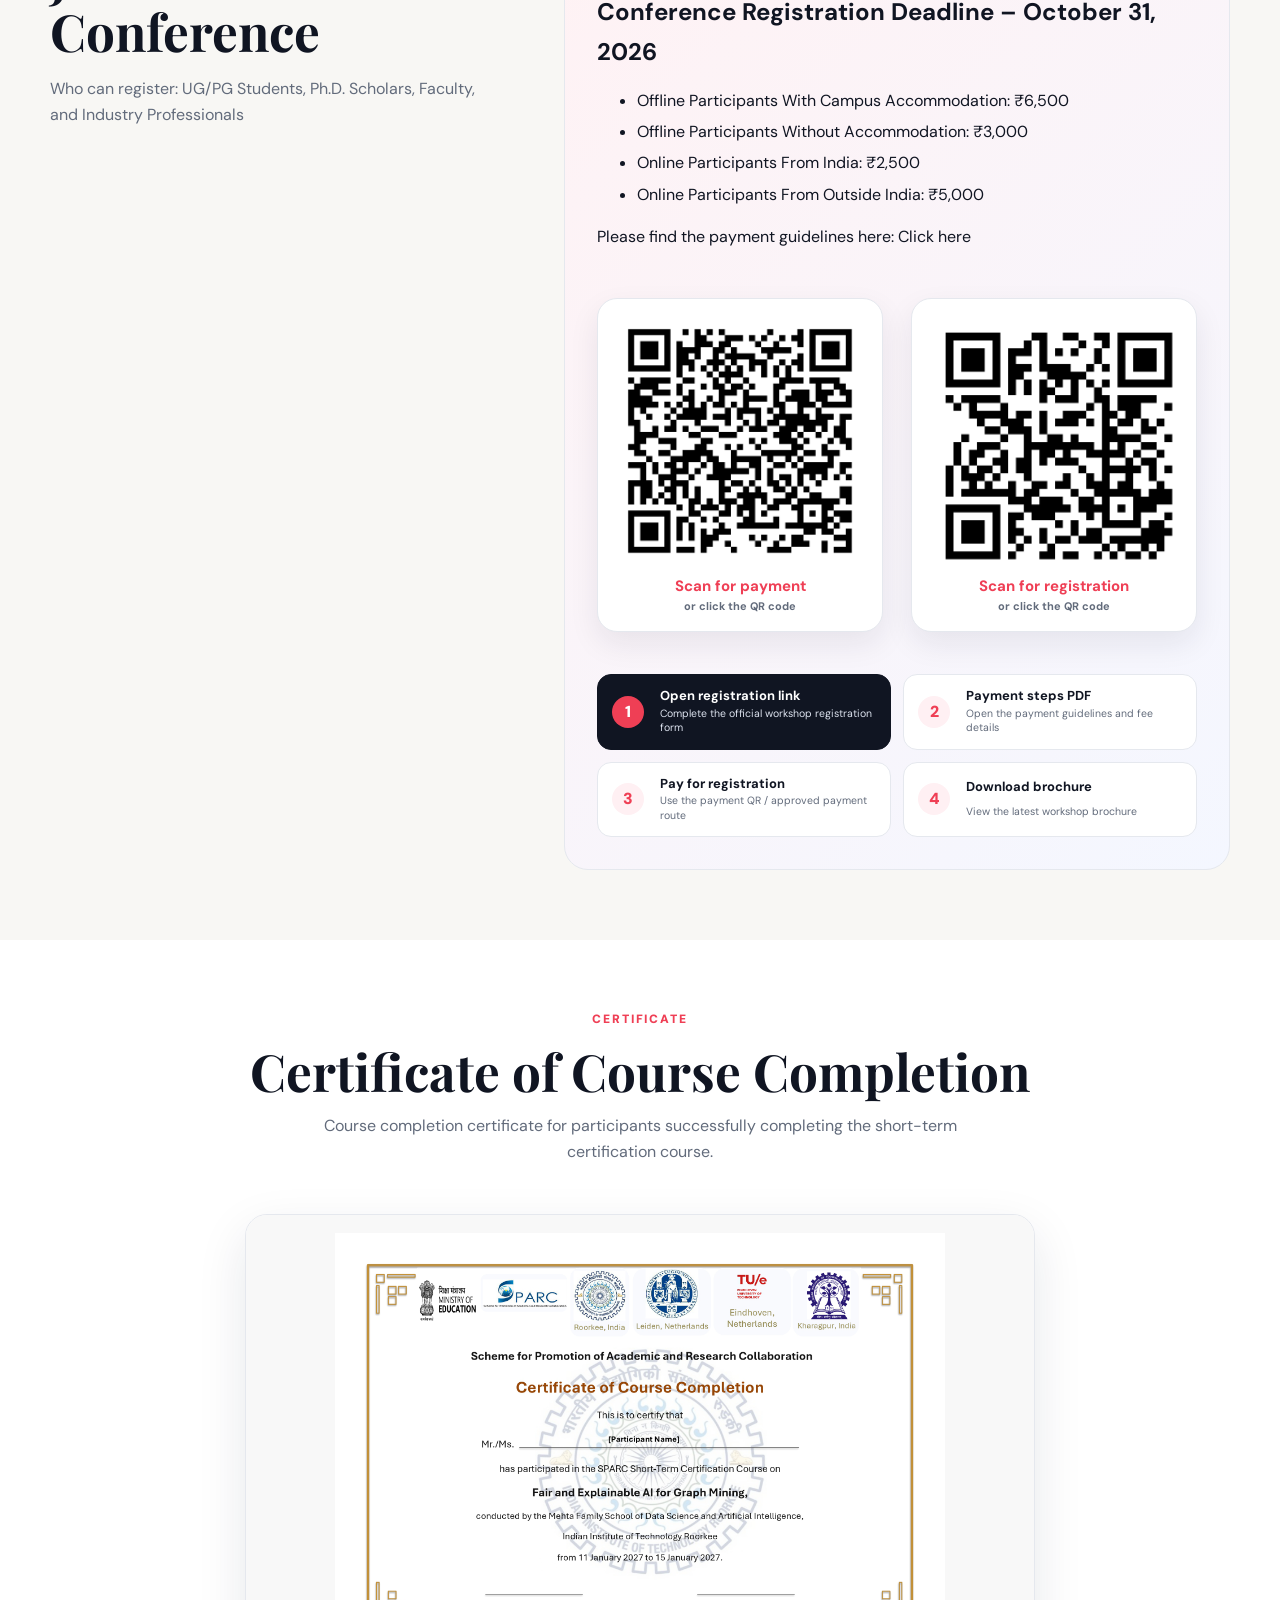
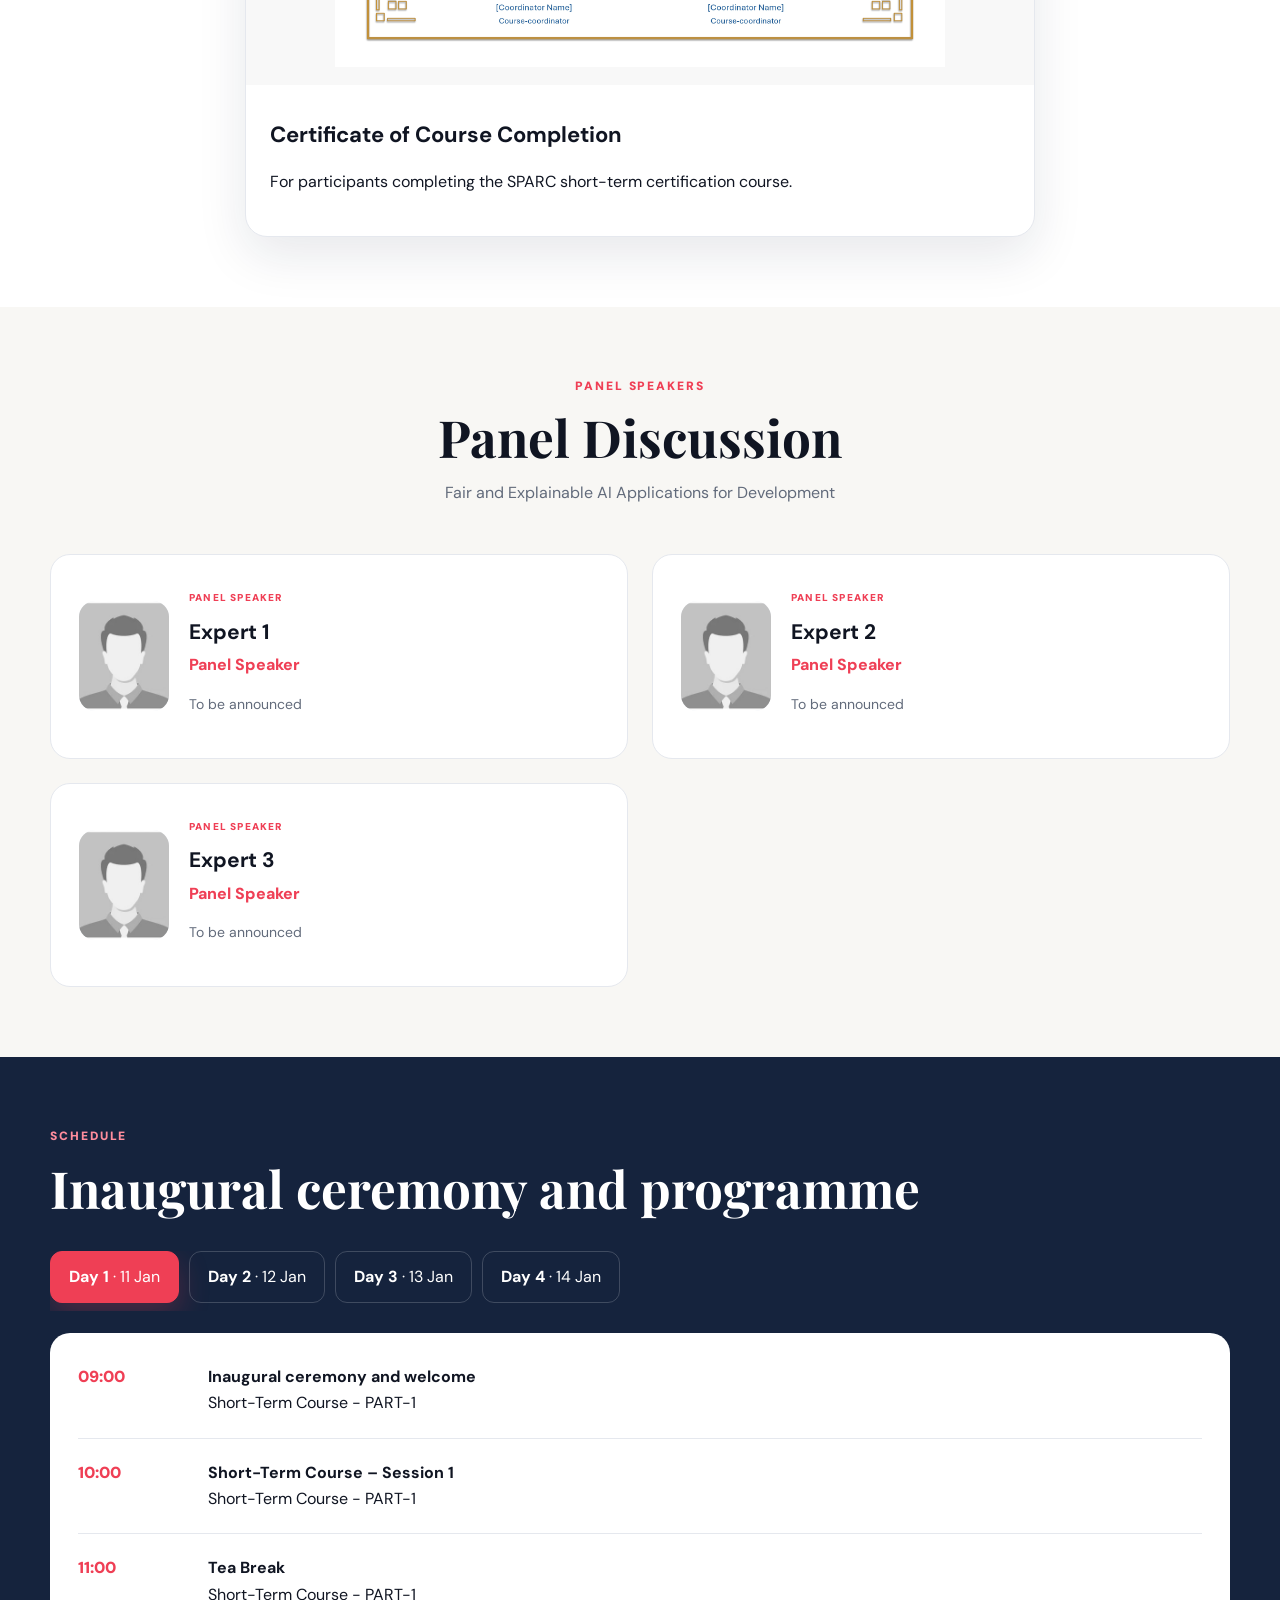
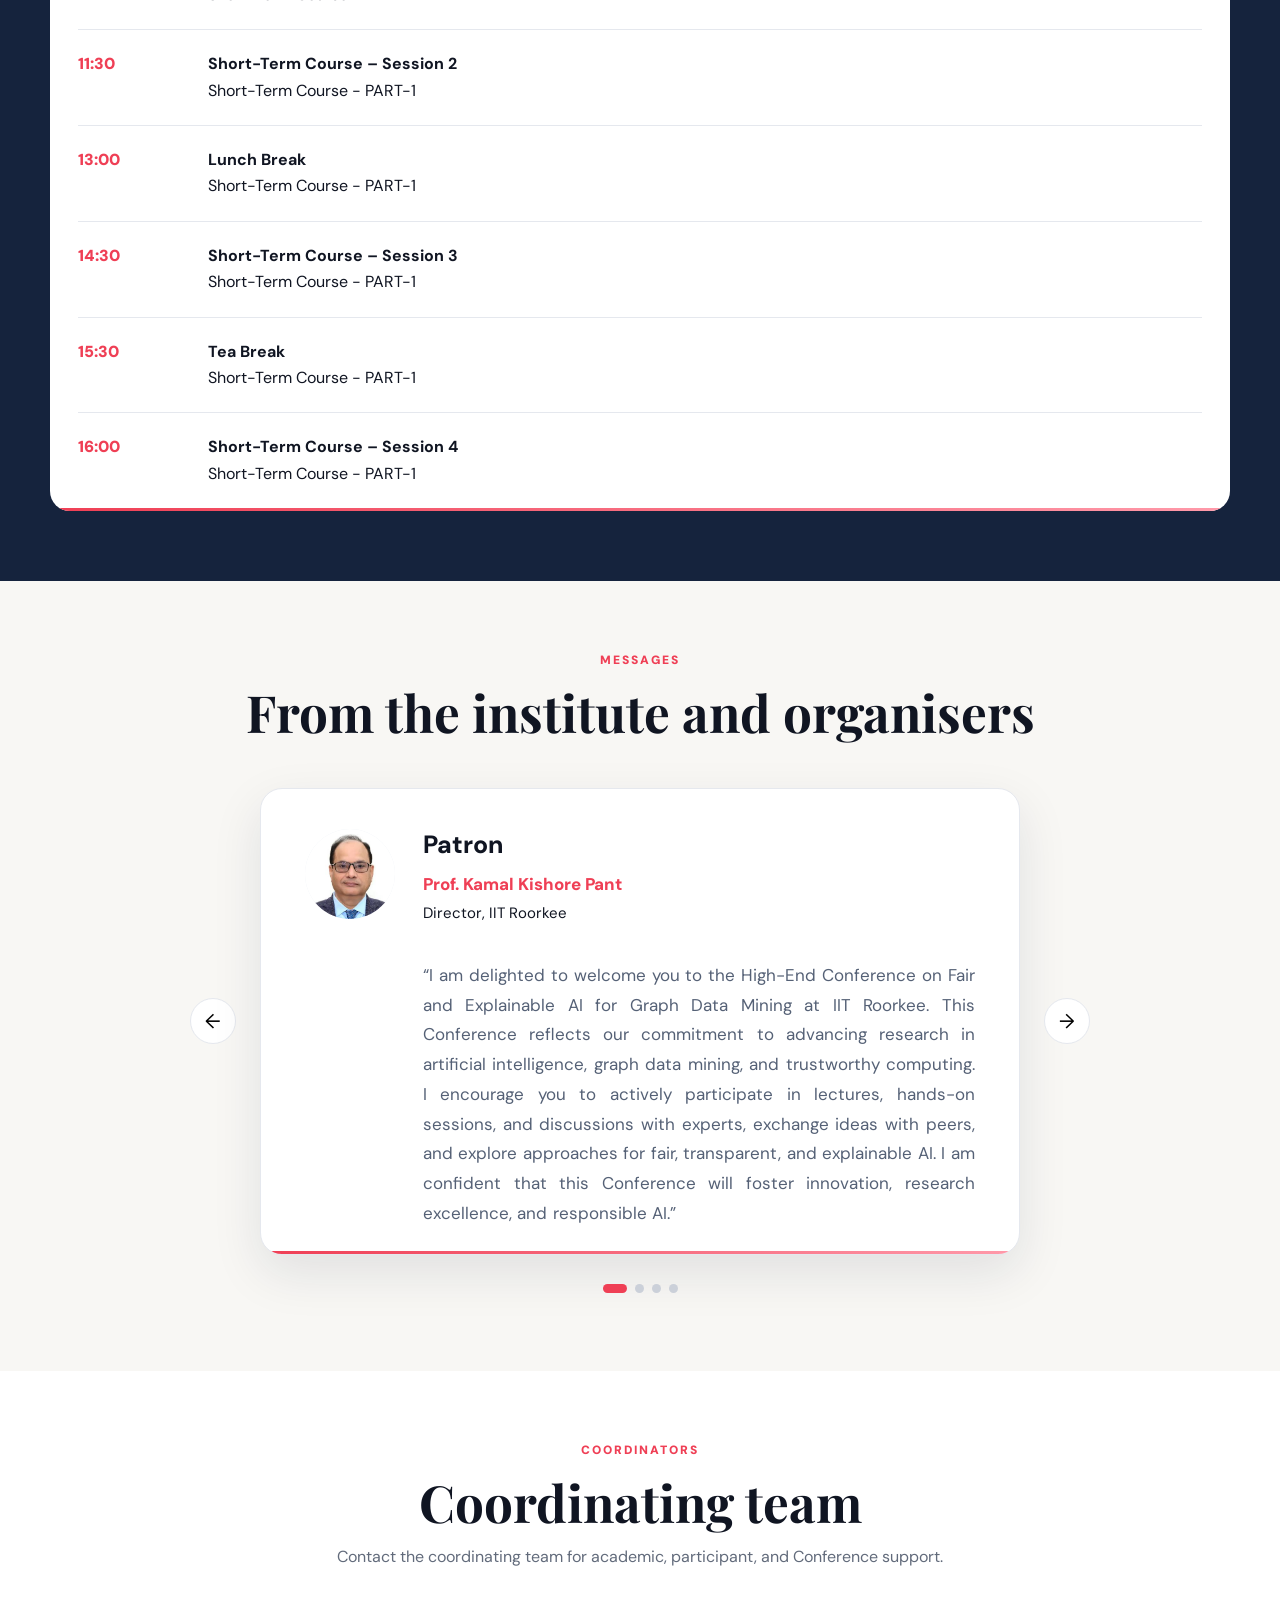
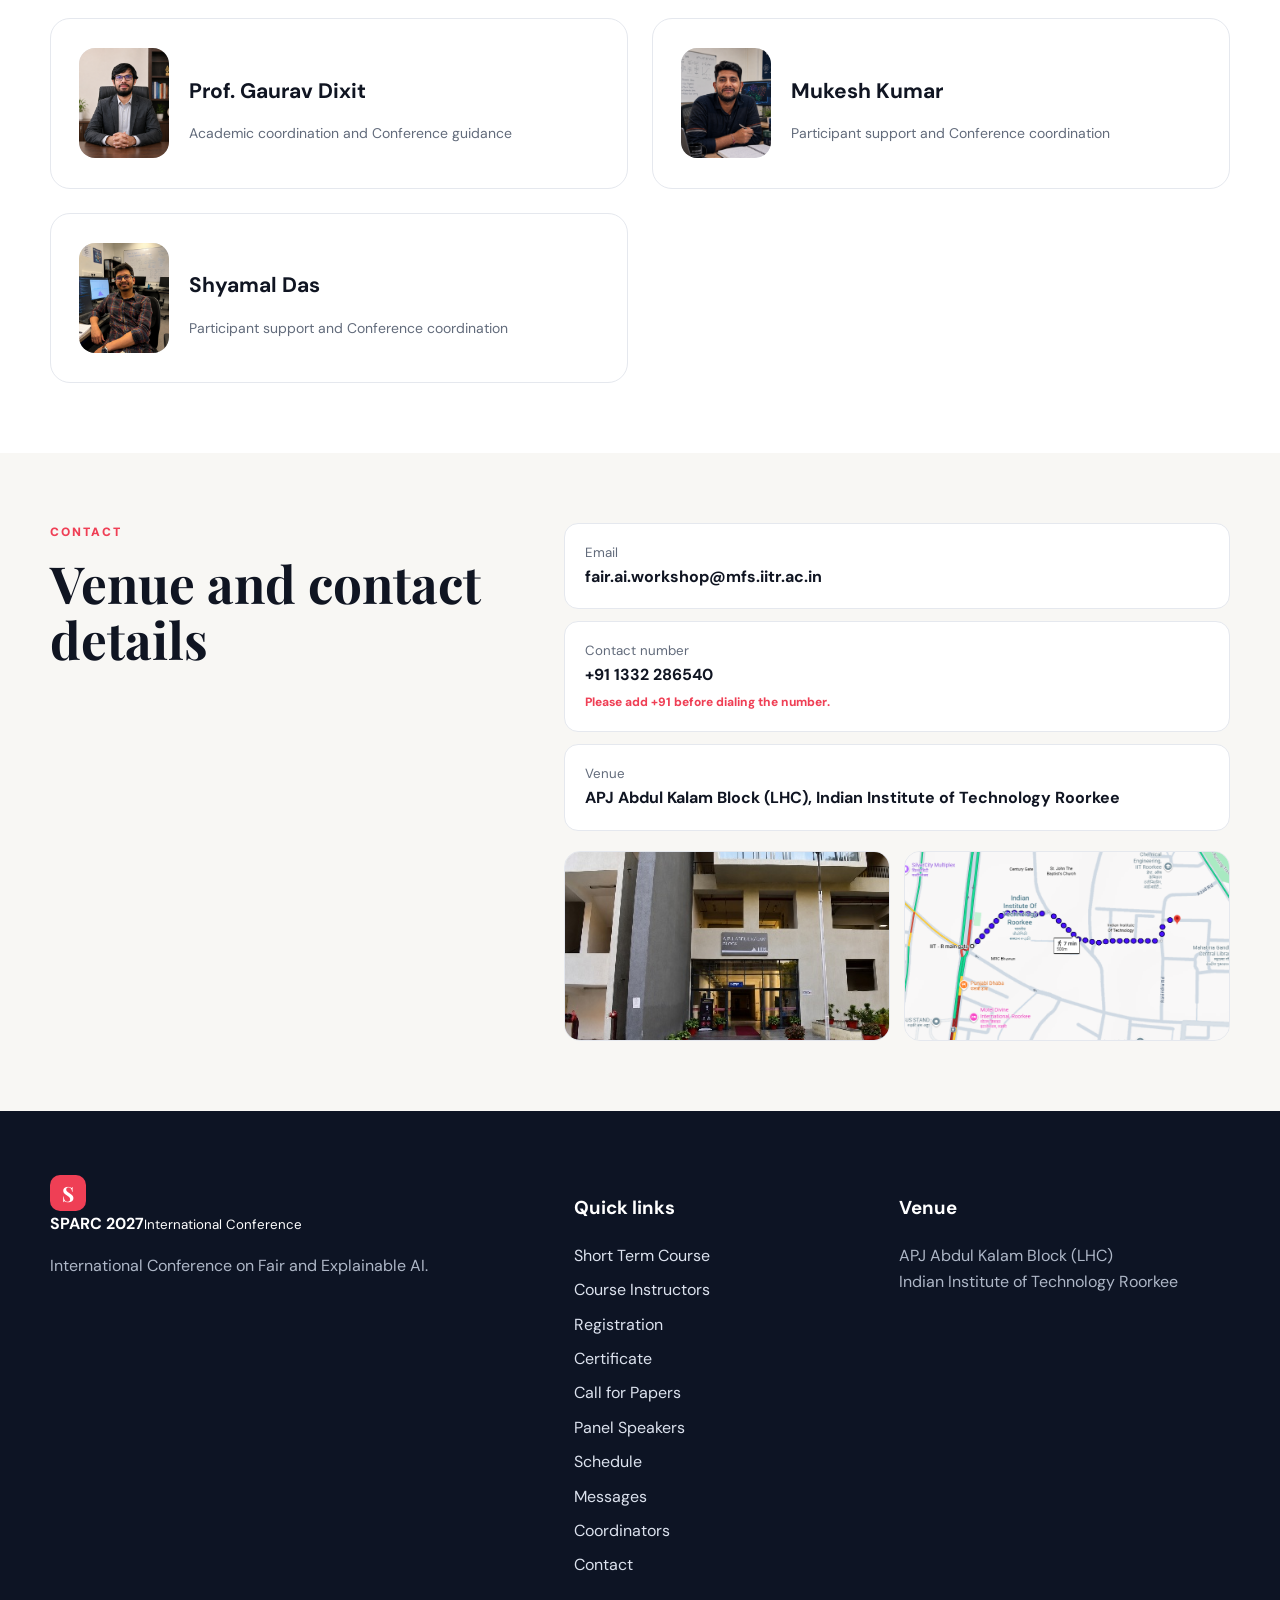
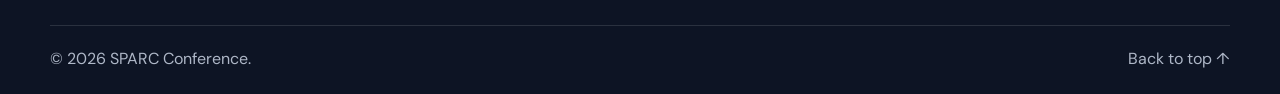
==== commit 93e2ef51: "Add files via upload" ====
--- a/index.html
+++ b/index.html
@@ -3,8 +3,8 @@
 <head>
   <meta charset="utf-8" />
   <meta name="viewport" content="width=device-width, initial-scale=1" />
-  <meta name="description" content="SPARC 2027 International Workshop on Fair and Explainable AI at IIT Roorkee." />
-  <title>International Workshop on Fair and Explainable AI</title>
+  <meta name="description" content="SPARC 2027 International Conference on Fair and Explainable AI at IIT Roorkee." />
+  <title>International Conference on Fair and Explainable AI and Data Science</title>
   <link rel="preconnect" href="https://fonts.googleapis.com">
   <link rel="preconnect" href="https://fonts.gstatic.com" crossorigin>
   <link rel="preconnect" href="https://fonts.googleapis.com">
@@ -34,7 +34,7 @@
           <p class="eyebrow">SPARC 2027 · IIT Roorkee</p>
           <h1>A 25-Hour Short-Term Certificate Course on <span>Fair and Explainable AI</span> for Graph Data Mining</h1>
           <p class="hero-date">11–15 January 2027 · Indian Institute of Technology Roorkee</p>
-          <p class="lead">A five-day international workshop connecting fairness, explainability, responsible AI, and network science through lectures, tutorials, paper development, and research dialogue.</p>
+          <p class="lead">A five-day international Conference connecting fairness, explainability, responsible AI, and network science through lectures, tutorials, paper development, and research dialogue.</p>
           <div class="hero-actions">
             <a class="btn btn-primary" data-link="register" href="#registration">Register now</a>
             <a class="btn btn-secondary" href="#course-instructors">View instructors</a>
@@ -55,7 +55,7 @@
       <div class="container instructor-strip reveal" id="instructor-flash"></div>
       <div class="container feature-strip reveal">
         <div class="publication-card">
-          <p class="mini-label">Workshop focus</p>
+          <p class="mini-label">Conference focus</p>
           <div class="cover-art" aria-hidden="true"><b>FAIR<br>GRAPH<br>AI</b><span></span></div>
           <div>
             <h3>Research that is rigorous, transparent, and socially responsible</h3>
@@ -86,7 +86,7 @@
 
     <section class="section section-soft" id="registration">
       <div class="container registration-grid">
-        <div class="section-heading reveal"><p class="eyebrow">Registration</p><h2>Join the workshop</h2><p id="registration-summary"></p></div>
+        <div class="section-heading reveal"><p class="eyebrow">Registration</p><h2>Join the Conference</h2><p id="registration-summary"></p></div>
         <div class="register-card reveal" id="registration-card"></div>
       </div>
     </section>
@@ -109,7 +109,7 @@
     <section class="section section-dark" id="schedule">
       <div class="container">
         <div class="section-heading reveal"><p class="eyebrow">Schedule</p><h2>Inaugural ceremony and programme</h2></div>
-        <div class="schedule-tabs" id="schedule-tabs" role="tablist" aria-label="Workshop days"></div>
+        <div class="schedule-tabs" id="schedule-tabs" role="tablist" aria-label="Conference days"></div>
         <div id="schedule-panel" class="schedule-panel reveal"></div>
       </div>
     </section>
@@ -128,7 +128,7 @@
 
     <section class="section" id="coordinators">
       <div class="container">
-        <div class="section-heading centered reveal"><p class="eyebrow">Coordinators</p><h2>Coordinating team</h2><p>Contact the coordinating team for academic, participant, and workshop support.</p></div>
+        <div class="section-heading centered reveal"><p class="eyebrow">Coordinators</p><h2>Coordinating team</h2><p>Contact the coordinating team for academic, participant, and Conference support.</p></div>
         <div class="speaker-grid committee-grid" id="coordinator-grid"></div>
       </div>
     </section>
@@ -143,11 +143,11 @@
 
   <footer class="site-footer">
     <div class="container footer-grid">
-      <div><a class="brand footer-brand" href="#home"><span class="brand-mark">S</span><span><b>SPARC 2027</b><small>International Workshop</small></span></a><p>International Workshop on Fair and Explainable AI.</p></div>
+      <div><a class="brand footer-brand" href="#home"><span class="brand-mark">S</span><span><b>SPARC 2027</b><small>International Conference</small></span></a><p>International Conference on Fair and Explainable AI.</p></div>
       <div><h3>Quick links</h3><div id="footer-links" class="footer-links"></div></div>
       <div><h3>Venue</h3><p>APJ Abdul Kalam Block (LHC)<br>Indian Institute of Technology Roorkee</p></div>
     </div>
-    <div class="container footer-bottom"><span>© <span id="year"></span> SPARC Workshop.</span><a href="#top">Back to top ↑</a></div>
+    <div class="container footer-bottom"><span>© <span id="year"></span> SPARC Conference.</span><a href="#top">Back to top ↑</a></div>
   </footer>
 </body>
 </html>
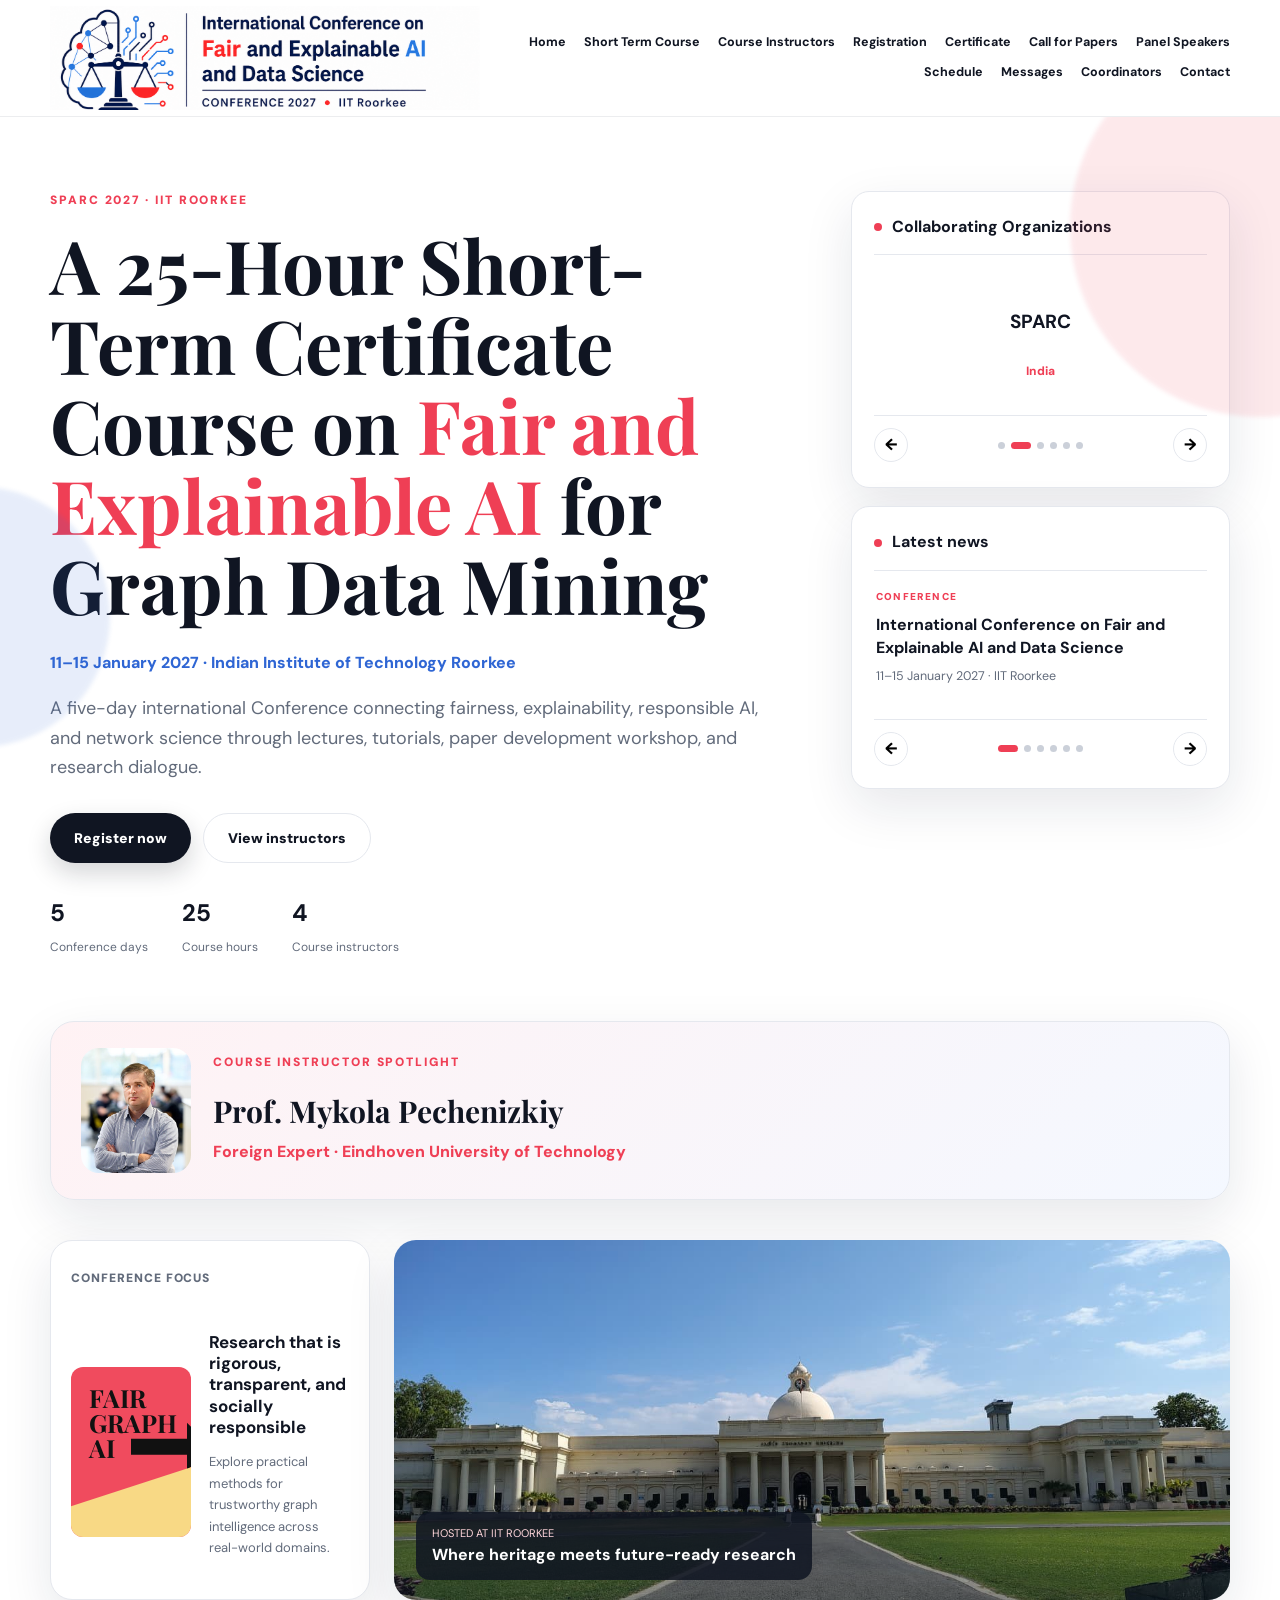
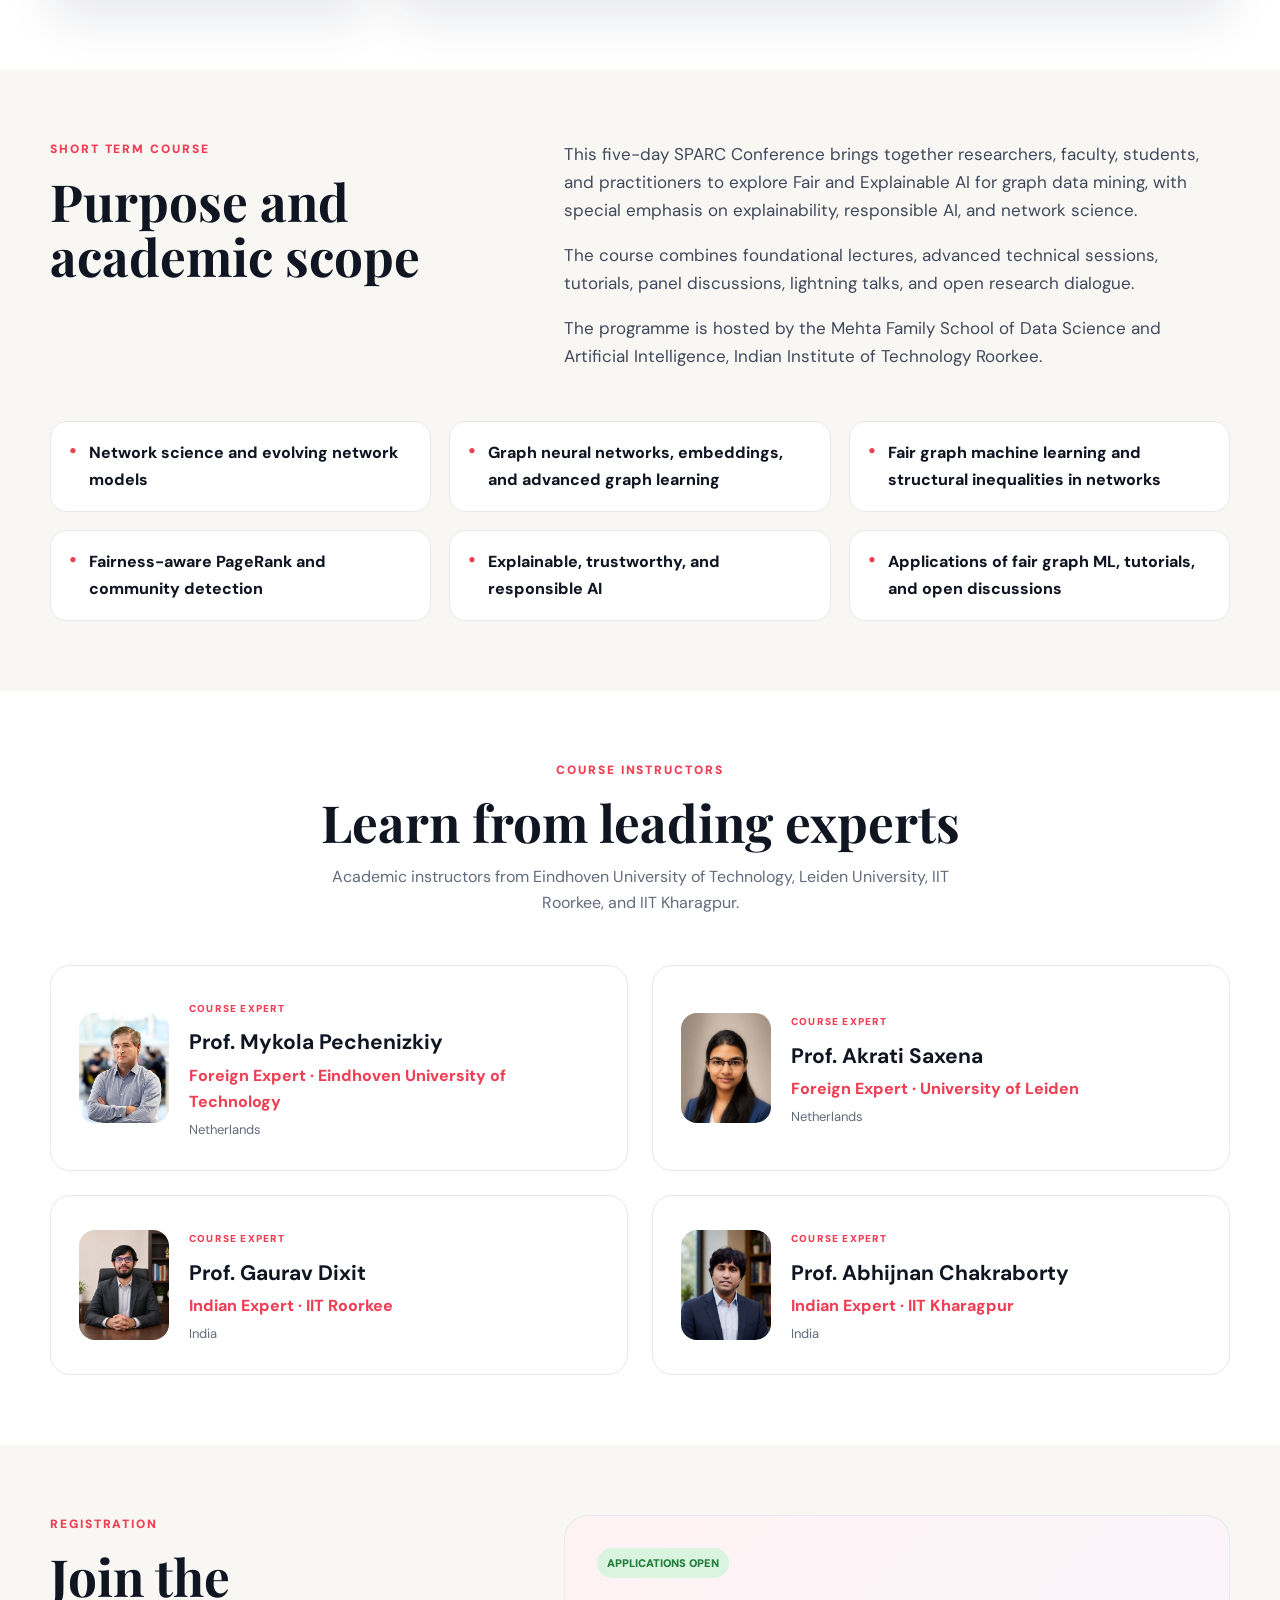
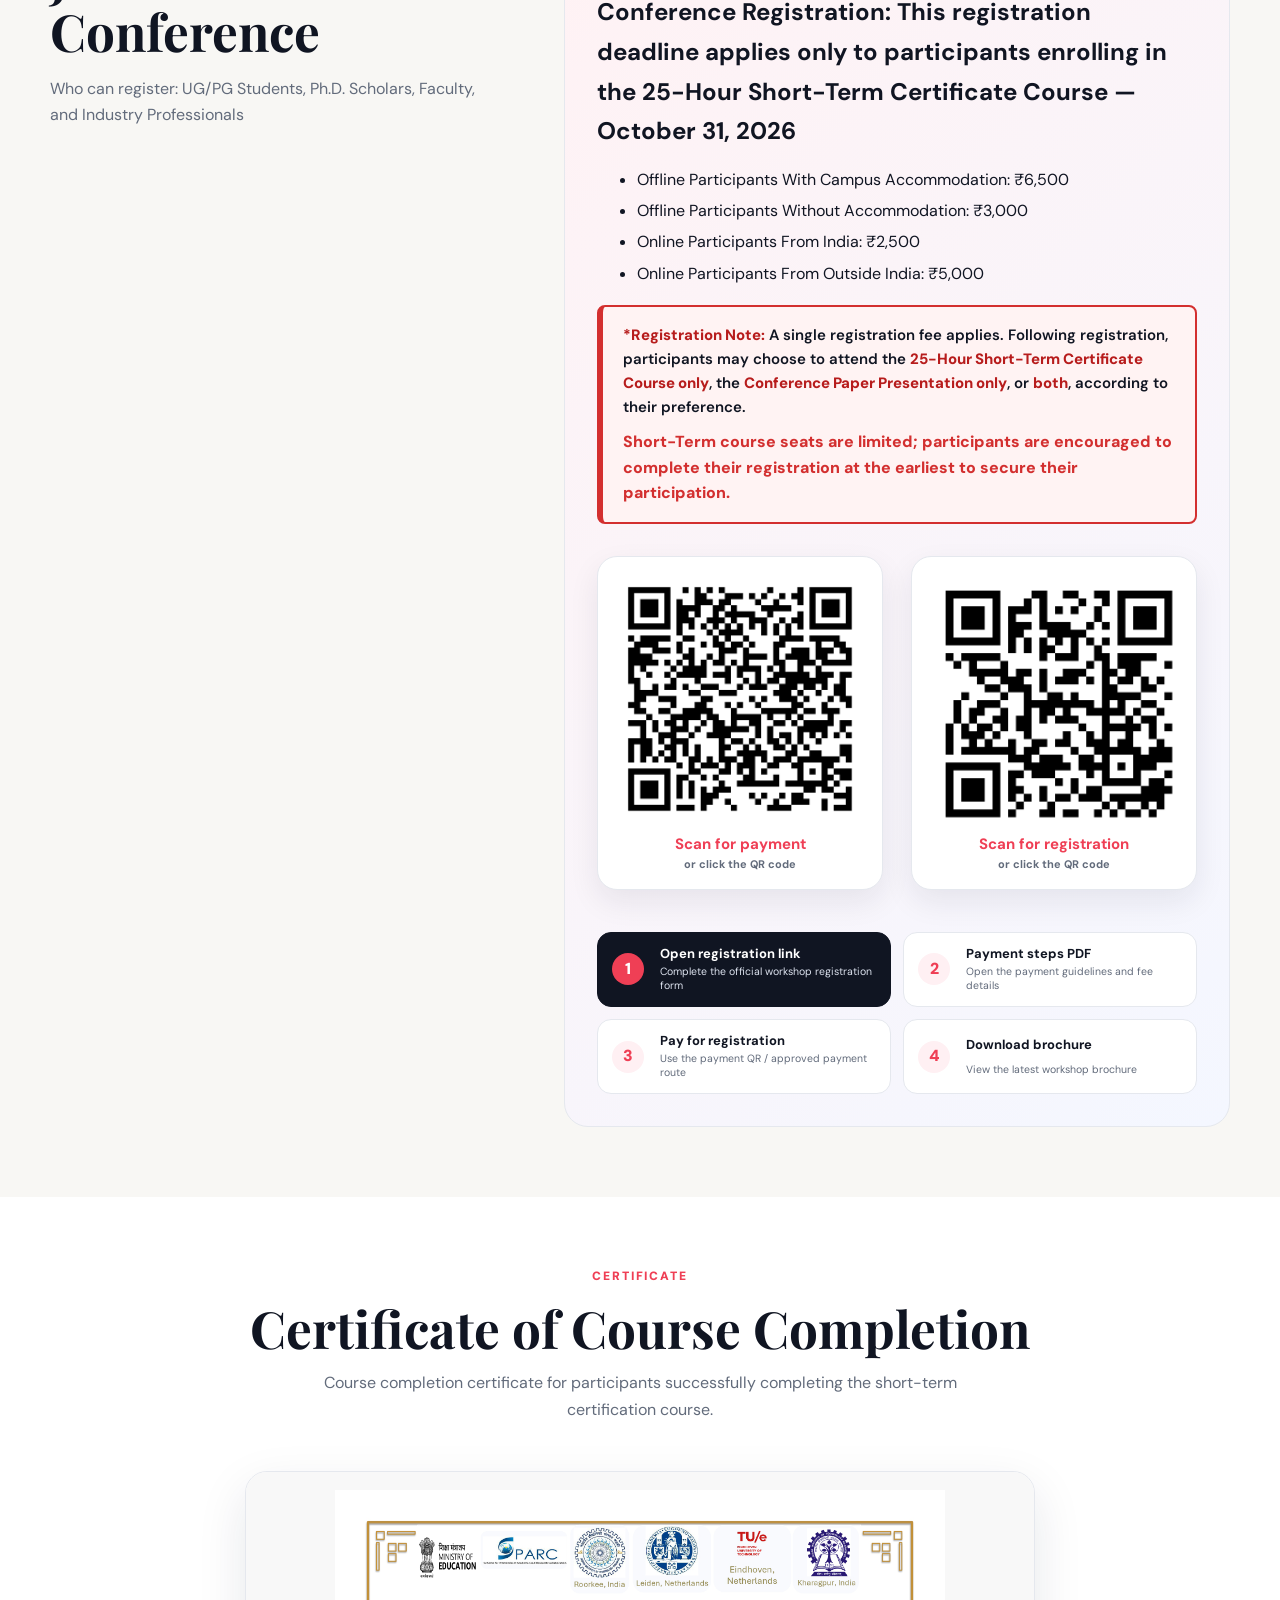
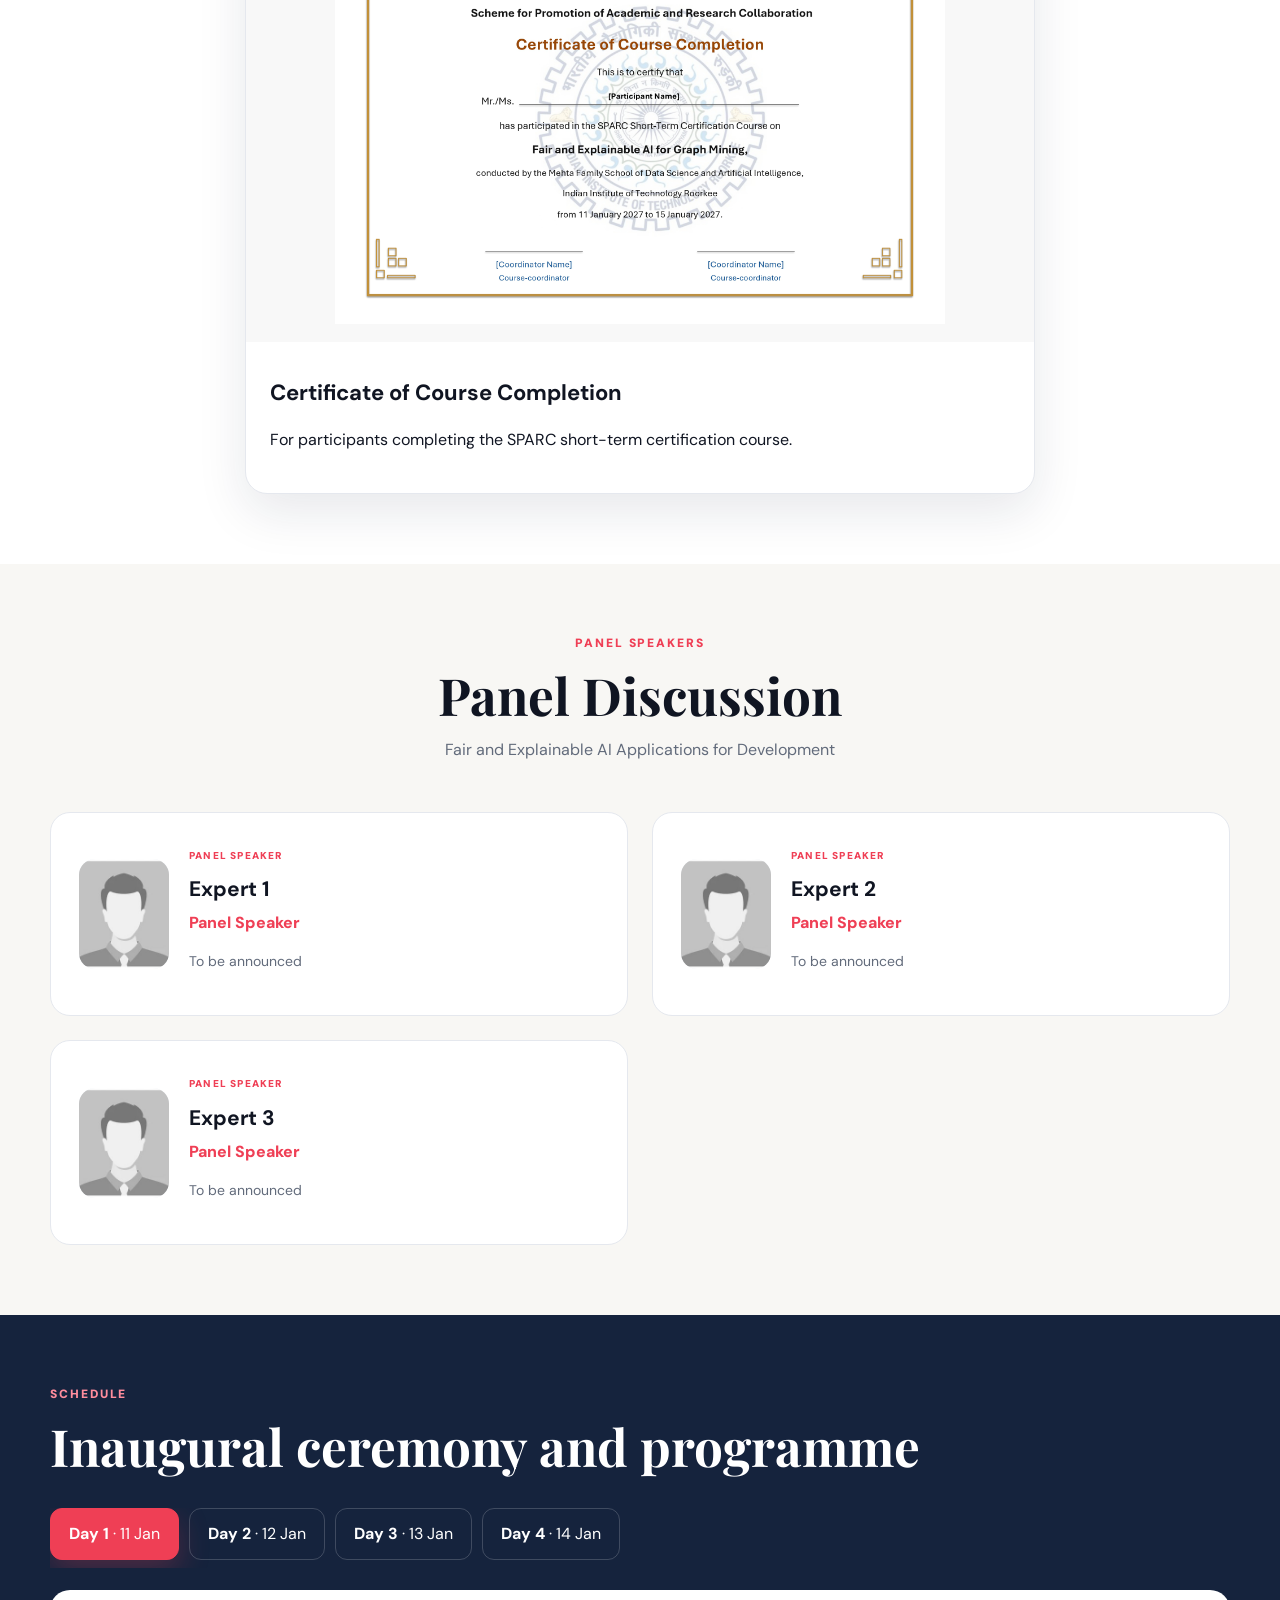
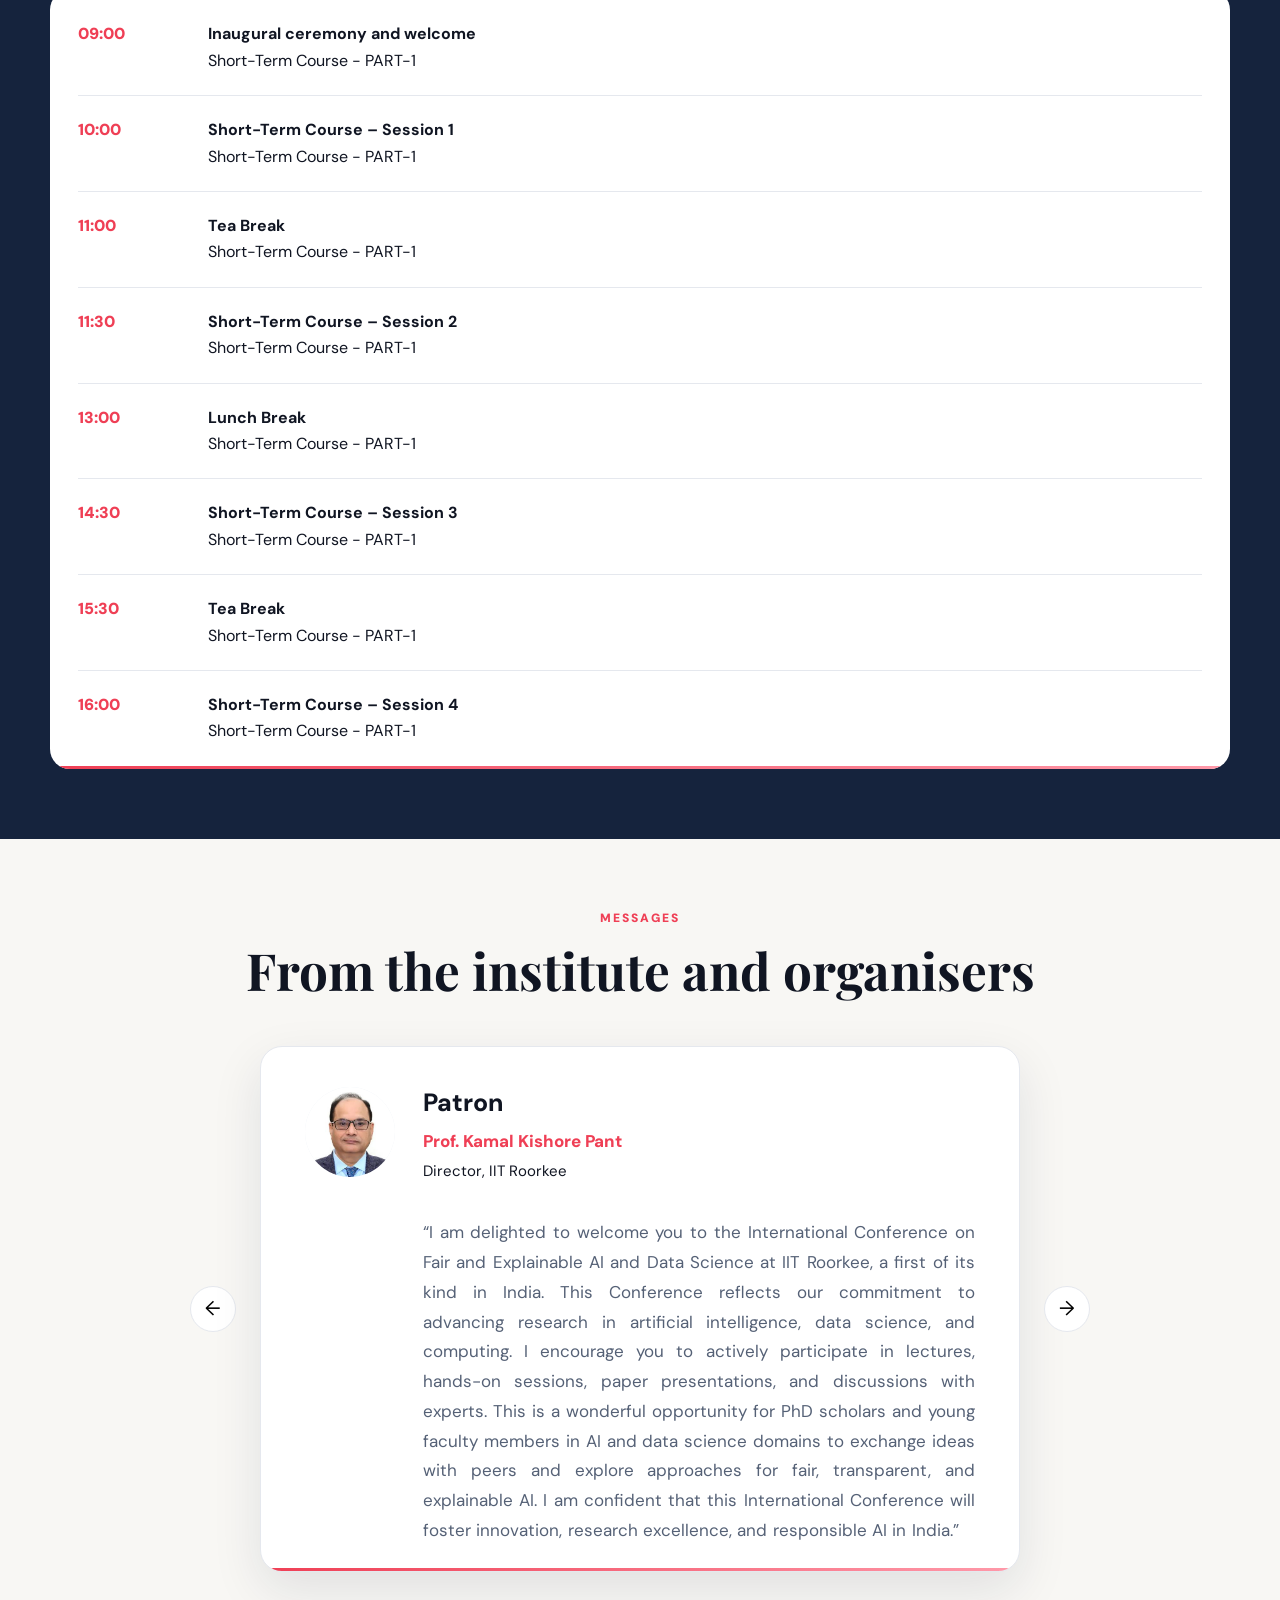
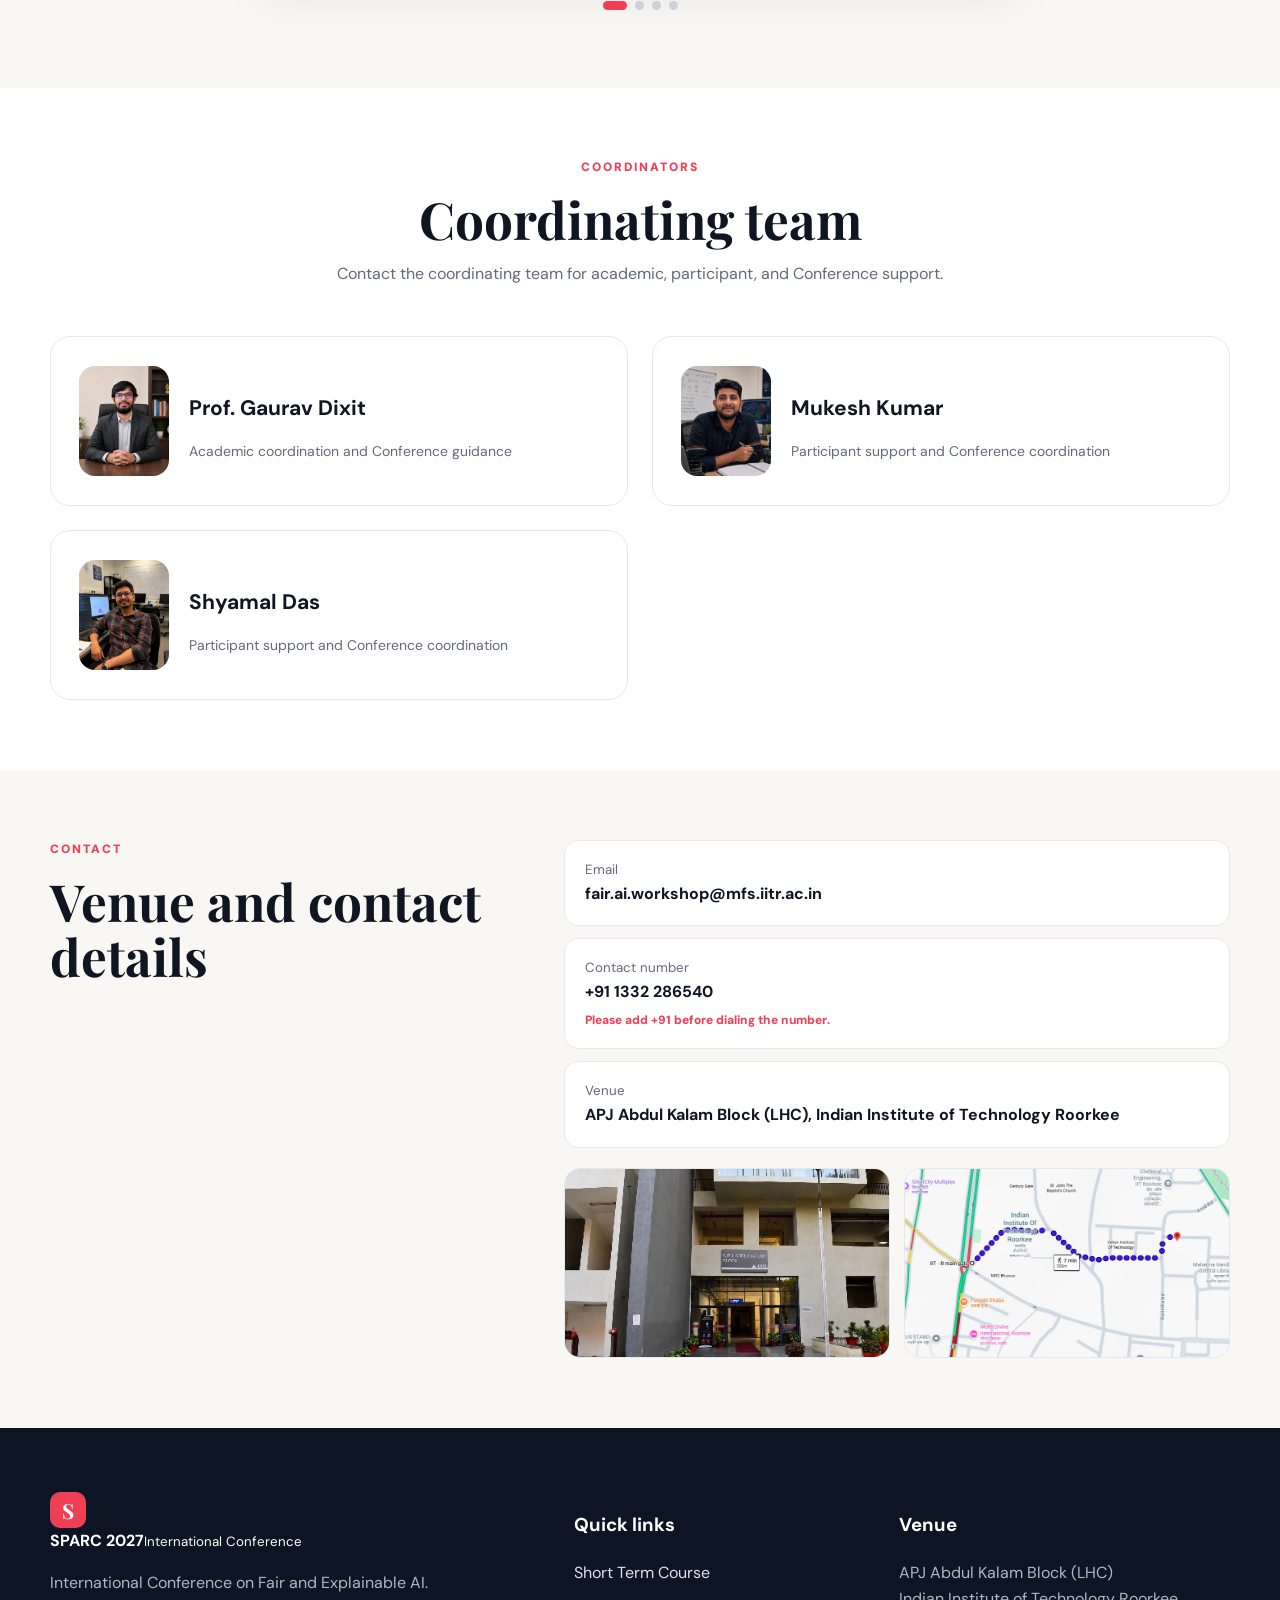
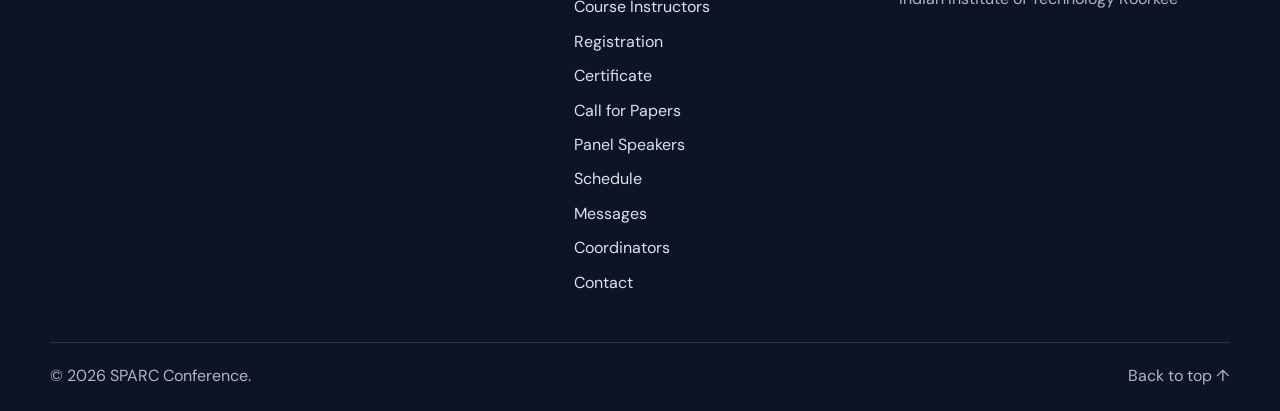
==== commit 72bc0f80: "Add files via upload" ====
--- a/index.html
+++ b/index.html
@@ -34,7 +34,7 @@
           <p class="eyebrow">SPARC 2027 · IIT Roorkee</p>
           <h1>A 25-Hour Short-Term Certificate Course on <span>Fair and Explainable AI</span> for Graph Data Mining</h1>
           <p class="hero-date">11–15 January 2027 · Indian Institute of Technology Roorkee</p>
-          <p class="lead">A five-day international Conference connecting fairness, explainability, responsible AI, and network science through lectures, tutorials, paper development, and research dialogue.</p>
+          <p class="lead">A five-day international Conference connecting fairness, explainability, responsible AI, and network science through lectures, tutorials, paper development workshop, and research dialogue.</p>
           <div class="hero-actions">
             <a class="btn btn-primary" data-link="register" href="#registration">Register now</a>
             <a class="btn btn-secondary" href="#course-instructors">View instructors</a>
--- a/styles.css
+++ b/styles.css
@@ -322,3 +322,91 @@
 .conference-brand-subtitle b{color:var(--red);padding:0 5px}
 @media(max-width:980px){.conference-brand{max-width:320px}.conference-logo-crop{height:82px}.conference-brand-subtitle{font-size:10px}}
 @media(max-width:760px){.conference-brand{max-width:245px}.conference-logo-crop{height:64px}.conference-brand-subtitle{font-size:8px;margin-left:38%}}
+
+/* ===== Conference CFP / Paper Submission expansion ===== */
+.cfp-header .cfp-nav-wrap{min-height:112px}.cfp-main-nav{gap:14px}.cfp-main-nav a{font-size:12px}.cfp-main-nav a.active-page{color:var(--red)}
+.cfp-page-hero{padding-top:70px}.cfp-intro-grid{align-items:stretch}.cfp-card-copy{color:var(--muted);font-size:16px}.cfp-quick-links{display:flex;gap:10px;flex-wrap:wrap;margin-top:24px}.cfp-quick-links a{padding:9px 13px;border:1px solid var(--line);border-radius:999px;font-size:12px;font-weight:800;background:#fff}.cfp-date-note{font-size:12px;color:var(--muted);margin:18px 0 0}
+.track-grid{display:grid;grid-template-columns:repeat(2,minmax(0,1fr));gap:20px}.track-card{background:#fff;border:1px solid var(--line);border-radius:20px;padding:26px;box-shadow:0 12px 30px rgba(20,30,55,.05)}.track-card span{display:inline-block;color:var(--red);font-size:11px;font-weight:900;letter-spacing:.12em;text-transform:uppercase;margin-bottom:8px}.track-card h3{margin:0 0 8px;font-size:20px}.track-card p{margin:0;color:var(--muted)}
+.submission-layout{display:grid;grid-template-columns:1.5fr .65fr;gap:24px;align-items:start}.submission-main-card,.author-links-card,.submission-detail-card{background:#fff;border:1px solid var(--line);border-radius:22px;box-shadow:0 12px 32px rgba(20,30,55,.06)}.submission-main-card{padding:10px 30px}.submission-step{display:grid;grid-template-columns:54px 1fr;gap:18px;padding:24px 0;border-bottom:1px solid var(--line)}.submission-step:last-child{border-bottom:0}.submission-step>b{width:44px;height:44px;border-radius:50%;display:grid;place-items:center;background:#fff0f2;color:var(--red);font-size:13px}.submission-step h3{margin:0 0 5px;font-size:18px}.submission-step p{margin:0;color:var(--muted)}.author-links-card{padding:28px;position:sticky;top:140px}.author-links-card h3{margin:0 0 8px;font-size:22px}.author-links-card p{color:var(--muted)}.author-resource-btn{width:100%;margin-top:10px}.author-links-card small{display:block;color:var(--muted);margin-top:14px}.submission-detail-grid{display:grid;grid-template-columns:repeat(2,minmax(0,1fr));gap:20px;margin-top:24px}.submission-detail-card{padding:26px}.submission-detail-card h3{margin:0 0 10px;font-size:20px}.submission-detail-card p,.submission-detail-card li{color:var(--muted)}.submission-detail-card ul{margin:0;padding-left:20px}.submission-detail-card li{margin:7px 0}
+.keynote-grid{display:grid;grid-template-columns:repeat(2,minmax(0,1fr));gap:22px;max-width:960px;margin:auto}.keynote-card{display:grid;grid-template-columns:90px 1fr;gap:20px;align-items:center;background:#fff;border:1px solid var(--line);border-radius:20px;padding:24px}.keynote-placeholder{width:90px;height:105px;border-radius:16px;background:linear-gradient(145deg,#e8eefb,#fff0f2);display:grid;place-items:center;font:800 28px "Playfair Display",serif;color:var(--navy)}.keynote-card span{font-size:10px;font-weight:900;letter-spacing:.12em;text-transform:uppercase;color:var(--red)}.keynote-card h3{margin:4px 0}.keynote-card p{margin:0;color:var(--muted)}
+.committee-name-grid-large{grid-template-columns:repeat(3,minmax(0,1fr))}.committee-name-grid-large article{min-height:105px}
+#call-for-papers,#paper-submission,#tracks,#important-dates,#keynotes,#program-chairs,#program-committee{scroll-margin-top:130px}
+@media(max-width:980px){.submission-layout{grid-template-columns:1fr}.author-links-card{position:static}.committee-name-grid-large{grid-template-columns:repeat(2,minmax(0,1fr))}.cfp-header .cfp-nav-wrap{min-height:96px}}
+@media(max-width:760px){.track-grid,.submission-detail-grid,.keynote-grid,.committee-name-grid-large{grid-template-columns:1fr}.submission-step{grid-template-columns:44px 1fr}.cfp-header .cfp-nav-wrap{min-height:84px}.cfp-main-nav{gap:10px}}
+
+/* CFP separate registration and paper schedule */
+.paper-registration-card{max-width:920px;margin:0 auto;display:grid;grid-template-columns:1.35fr .65fr;gap:28px;align-items:center;background:#fff;border:1px solid var(--line);border-radius:24px;padding:32px;box-shadow:0 14px 36px rgba(20,30,55,.07)}
+.paper-registration-card h3{margin:0 0 8px;font-size:24px}.paper-registration-card p{color:var(--muted);margin:8px 0}.registration-note{font-size:14px}.participation-registration-note{margin-top:18px!important;padding:13px 15px;border-left:4px solid var(--red);background:#fff4f6;border-radius:10px;color:var(--ink)!important;line-height:1.6}.paper-register-btn{min-width:240px;text-align:center}.paper-schedule-card{max-width:920px;margin:0 auto;background:#fff;border:1px solid var(--line);border-radius:24px;padding:8px 30px;box-shadow:0 14px 36px rgba(20,30,55,.06)}.paper-schedule-card article{display:grid;grid-template-columns:100px 1fr;gap:22px;padding:22px 0;border-bottom:1px solid var(--line)}.paper-schedule-card article:last-child{border-bottom:0}.paper-schedule-card time{font-weight:900;color:var(--red)}.paper-schedule-card h3{margin:0 0 4px;font-size:18px}.paper-schedule-card p{margin:0;color:var(--muted)}
+@media(max-width:760px){.paper-registration-card{grid-template-columns:1fr;padding:22px}.paper-register-btn{width:100%;min-width:0}.paper-schedule-card{padding:8px 20px}.paper-schedule-card article{grid-template-columns:72px 1fr;gap:14px}}
+
+.cfp-track-label{margin-top:24px}.cfp-compact-tracks{margin:10px 0 22px;padding-left:22px;display:grid;gap:8px}.cfp-compact-tracks li{font-weight:600;line-height:1.45;color:var(--ink)}.cfp-compact-tracks strong{color:var(--red)}
+
+
+/* Call for Papers: participation notice, latest news, certificate */
+.cfp-participation-alert{display:grid;grid-template-columns:42px 1fr;gap:16px;align-items:start;margin:34px 0 20px;padding:20px 22px;border:1px solid #ffd1d7;border-radius:18px;background:linear-gradient(135deg,#fff7f8,#f6f9ff);box-shadow:0 12px 34px rgba(20,30,55,.06)}
+.cfp-alert-icon{width:42px;height:42px;border-radius:50%;display:grid;place-items:center;background:var(--red);color:#fff;font-weight:900;font-family:"Playfair Display",serif;font-size:22px}.cfp-participation-alert .mini-label{margin-bottom:4px;color:var(--red)}.cfp-participation-alert strong{display:block;font-size:18px;line-height:1.45}.cfp-participation-alert p:last-child{margin:6px 0 0;color:var(--muted)}
+.cfp-latest-news-card{margin:20px 0 32px;background:#fff;border:1px solid var(--line);border-radius:20px;padding:22px 24px;box-shadow:var(--shadow);scroll-margin-top:125px}.cfp-news-heading{display:flex;align-items:center;gap:10px;border-bottom:1px solid var(--line);padding-bottom:14px}.cfp-news-heading h2{margin:0;font-size:17px}.cfp-news-stage{min-height:128px;position:relative;overflow:hidden}.cfp-news-item{display:none;padding:20px 2px 8px;animation:cfpNewsIn .5s ease}.cfp-news-item.active{display:block}.cfp-news-item h3{margin:5px 0 6px;font-size:20px;line-height:1.35}.cfp-news-item p{margin:0;color:var(--muted)}.cfp-news-kicker{color:var(--red);font-size:10px;font-weight:900;letter-spacing:.13em}.cfp-news-controls{display:flex;align-items:center;justify-content:space-between;border-top:1px solid var(--line);padding-top:12px}.cfp-news-controls>button{width:36px;height:36px;border-radius:50%;border:1px solid var(--line);background:#fff;cursor:pointer;font-weight:900}.cfp-news-dots{display:flex;gap:6px}.cfp-news-dots button{width:7px;height:7px;padding:0;border:0;border-radius:50%;background:#cbd0d9}.cfp-news-dots button.active{width:22px;border-radius:8px;background:var(--red)}
+.cfp-certificate-card{max-width:900px;margin:0 auto}.cfp-certificate-card img{height:auto;max-height:520px;padding:16px;object-fit:contain}.paper-certificate-page .section-heading{margin-bottom:34px}
+@keyframes cfpNewsIn{from{opacity:0;transform:translateY(12px)}to{opacity:1;transform:none}}
+@media(max-width:760px){.cfp-participation-alert{grid-template-columns:1fr}.cfp-alert-icon{width:36px;height:36px}.cfp-news-item h3{font-size:18px}.cfp-certificate-card img{max-height:360px}}
+
+/* CFP hero: compact latest-news card on the right, matching the main-page flash style */
+.cfp-hero-top-grid{display:grid;grid-template-columns:minmax(0,1fr) 350px;gap:54px;align-items:start;margin-bottom:34px}
+.cfp-hero-top-grid .cfp-page-heading{margin:0;padding-top:10px}
+.cfp-latest-news-compact{margin:0;padding:20px 22px;border-radius:18px;box-shadow:var(--shadow);align-self:start}
+.cfp-latest-news-compact .cfp-news-heading{padding-bottom:13px}
+.cfp-latest-news-compact .cfp-news-heading h2{font-size:16px}
+.cfp-latest-news-compact .cfp-news-stage{min-height:178px}
+.cfp-latest-news-compact .cfp-news-item{padding:18px 2px 8px}
+.cfp-latest-news-compact .cfp-news-item h3{font-size:16px;line-height:1.45;margin:6px 0 7px}
+.cfp-latest-news-compact .cfp-news-item p{font-size:12.5px;line-height:1.45}
+.cfp-latest-news-compact .cfp-news-controls{padding-top:11px}
+@media(max-width:900px){.cfp-hero-top-grid{grid-template-columns:1fr;gap:26px}.cfp-latest-news-compact{max-width:520px;width:100%}}
+.registration-note {
+  background: #fff3f3;
+  border: 2px solid #d32f2f;
+  border-left: 6px solid #d32f2f;
+  padding: 16px 20px;
+  margin-top: 15px;
+  border-radius: 8px;
+  font-size: 15px;
+  line-height: 1.6;
+  font-weight: 600;
+}
+
+.registration-note strong {
+  color: #b71c1c;
+  font-weight: 800;
+}
+
+.limited-seats {
+  display: block;
+  color: #d32f2f;
+  font-weight: 800;
+  margin-top: 10px;
+  font-size: 16px;
+}
+.registration-note {
+  background: #fff3f3;
+  border: 2px solid #d32f2f;
+  border-left: 6px solid #d32f2f;
+  padding: 16px 20px;
+  margin-top: 18px;
+  border-radius: 8px;
+  font-size: 15px;
+  line-height: 1.6;
+  font-weight: 600;
+}
+
+.registration-note strong {
+  color: #b71c1c;
+  font-weight: 800;
+}
+
+.limited-seats {
+  display: block;
+  color: #d32f2f;
+  font-weight: 800;
+  margin-top: 10px;
+  font-size: 16px;
+}
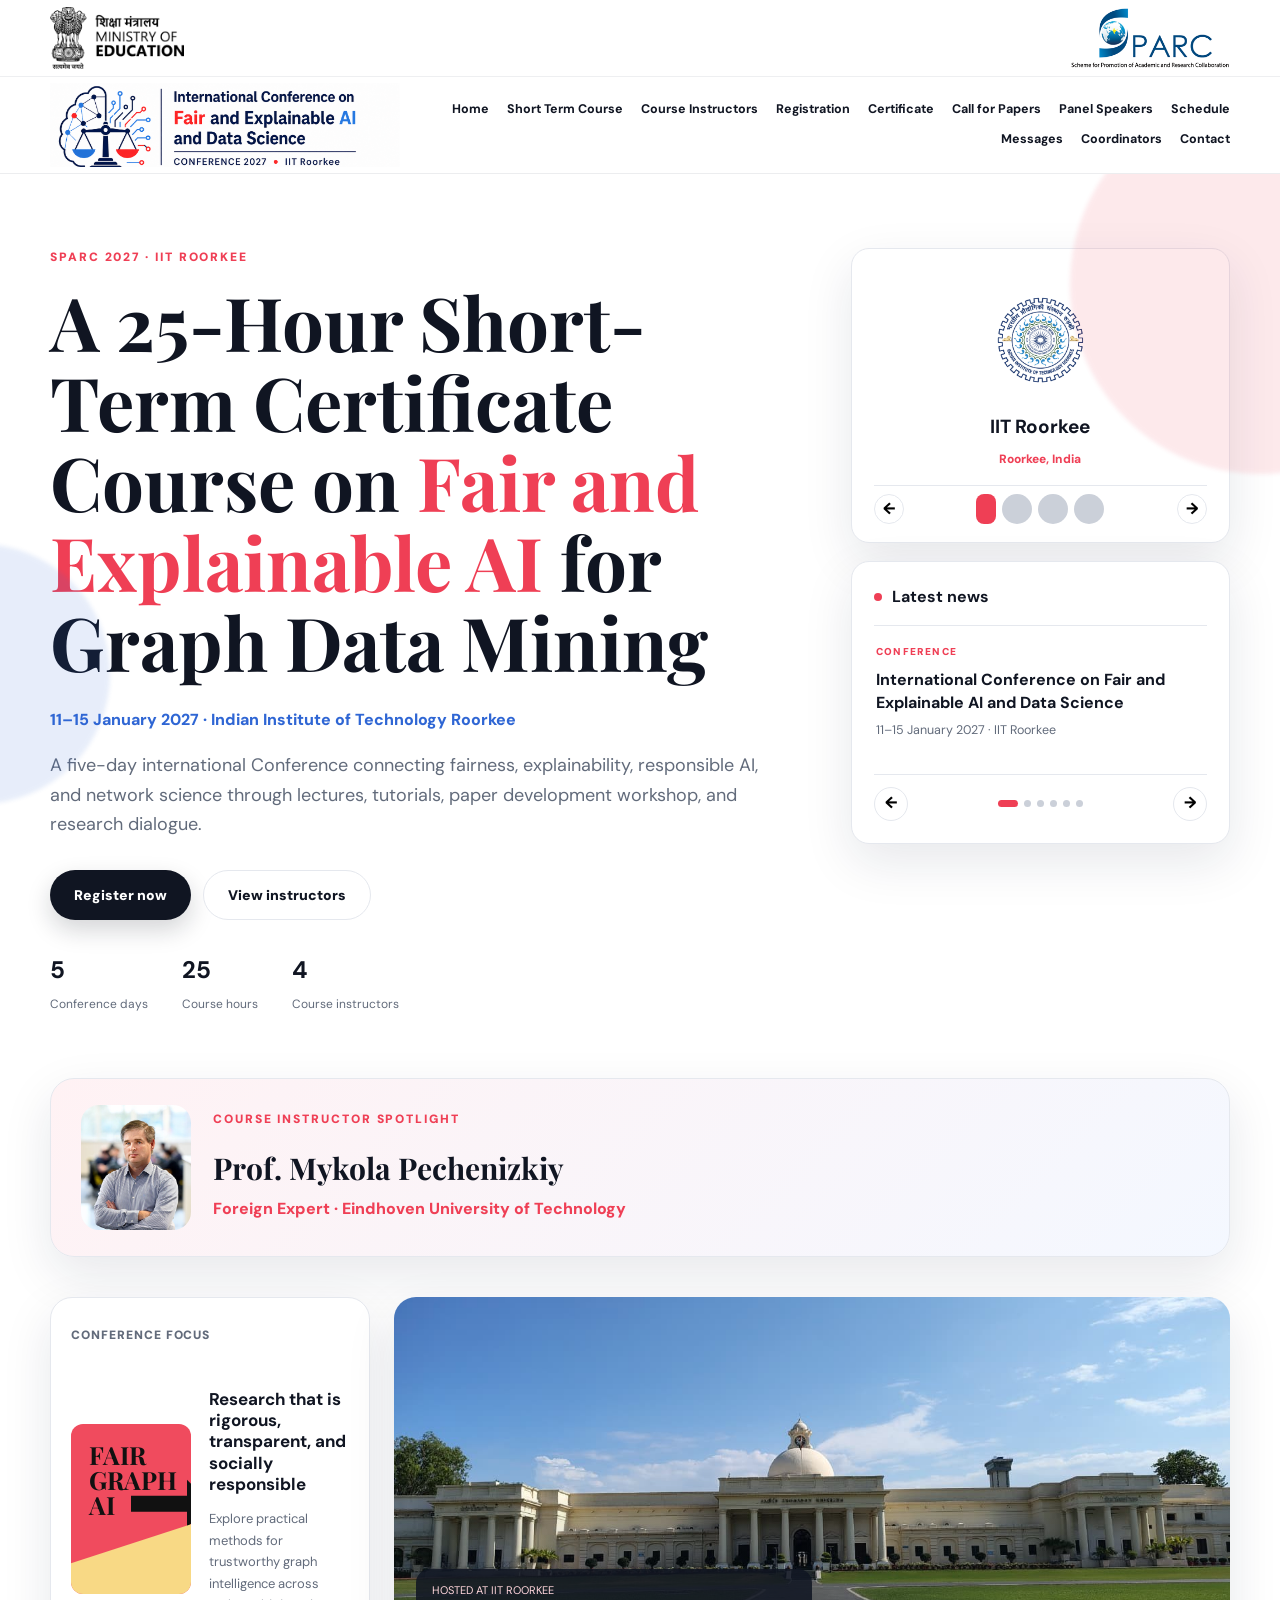
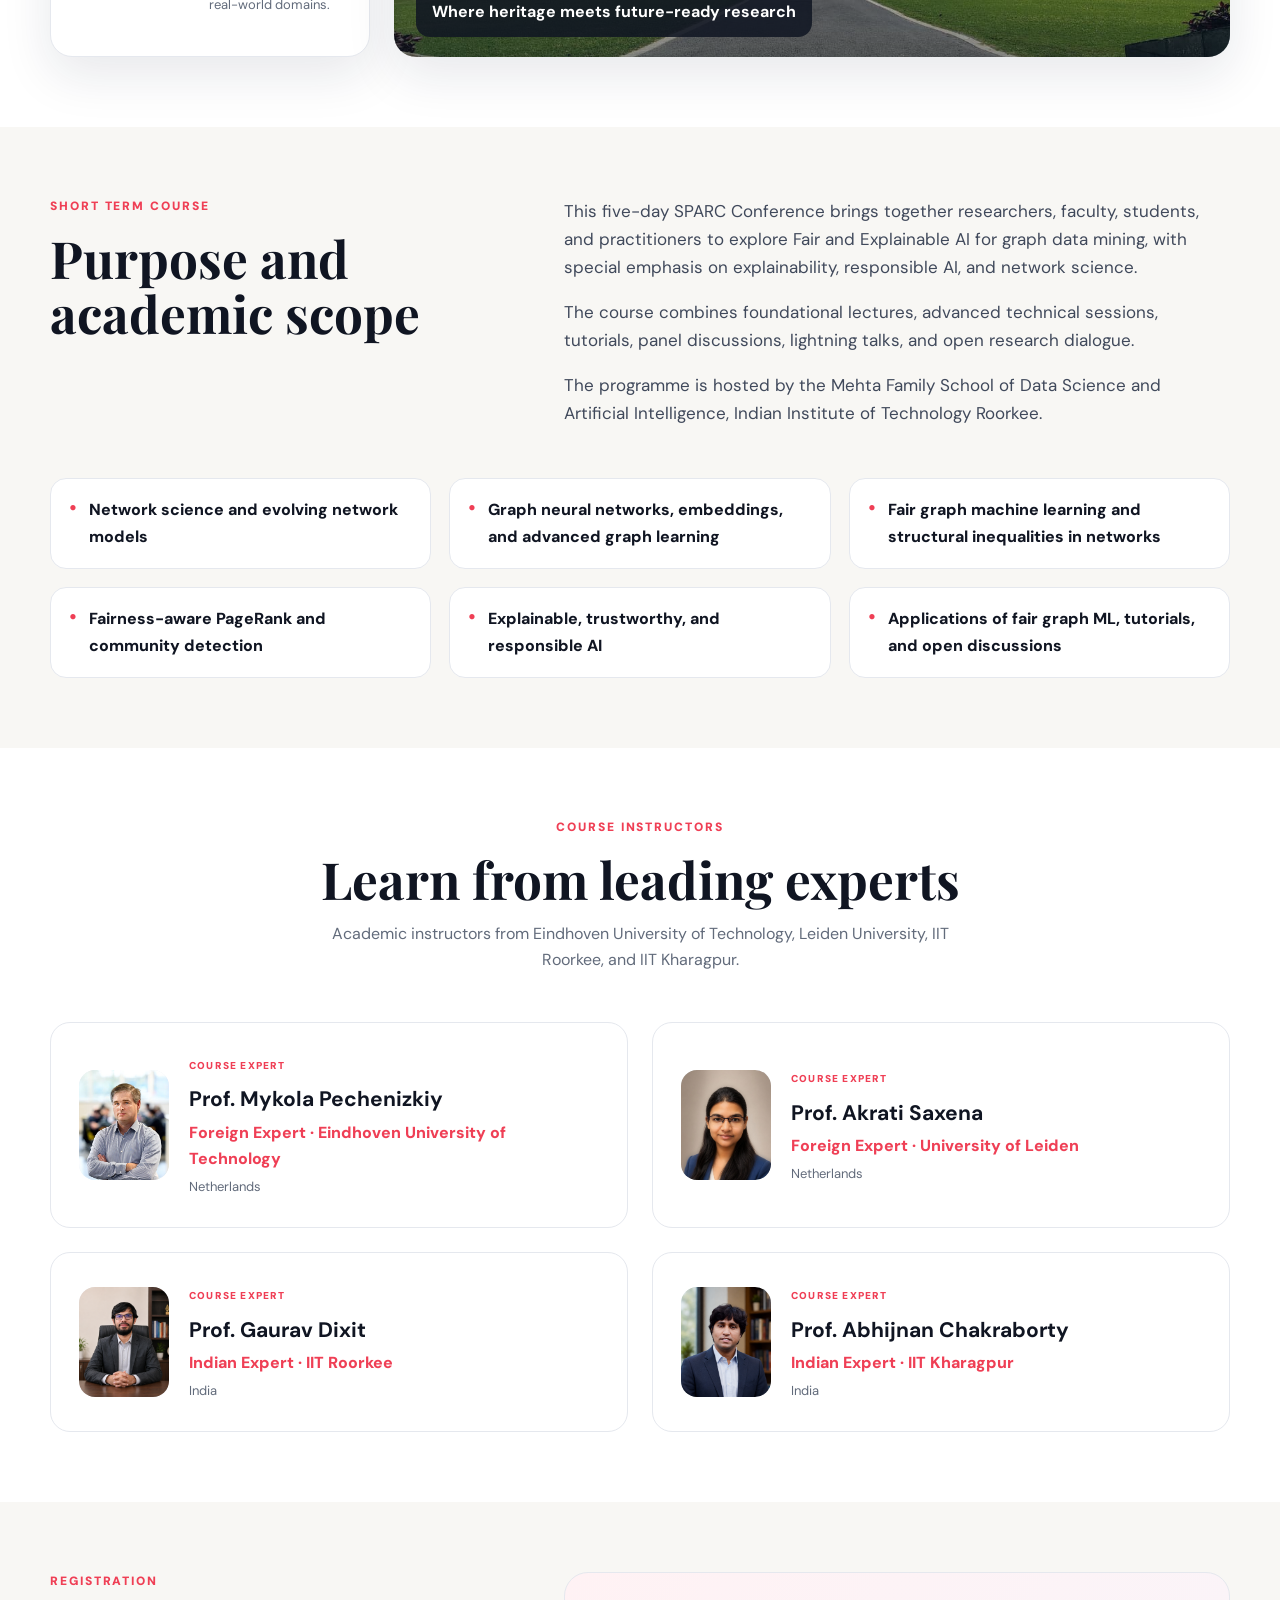
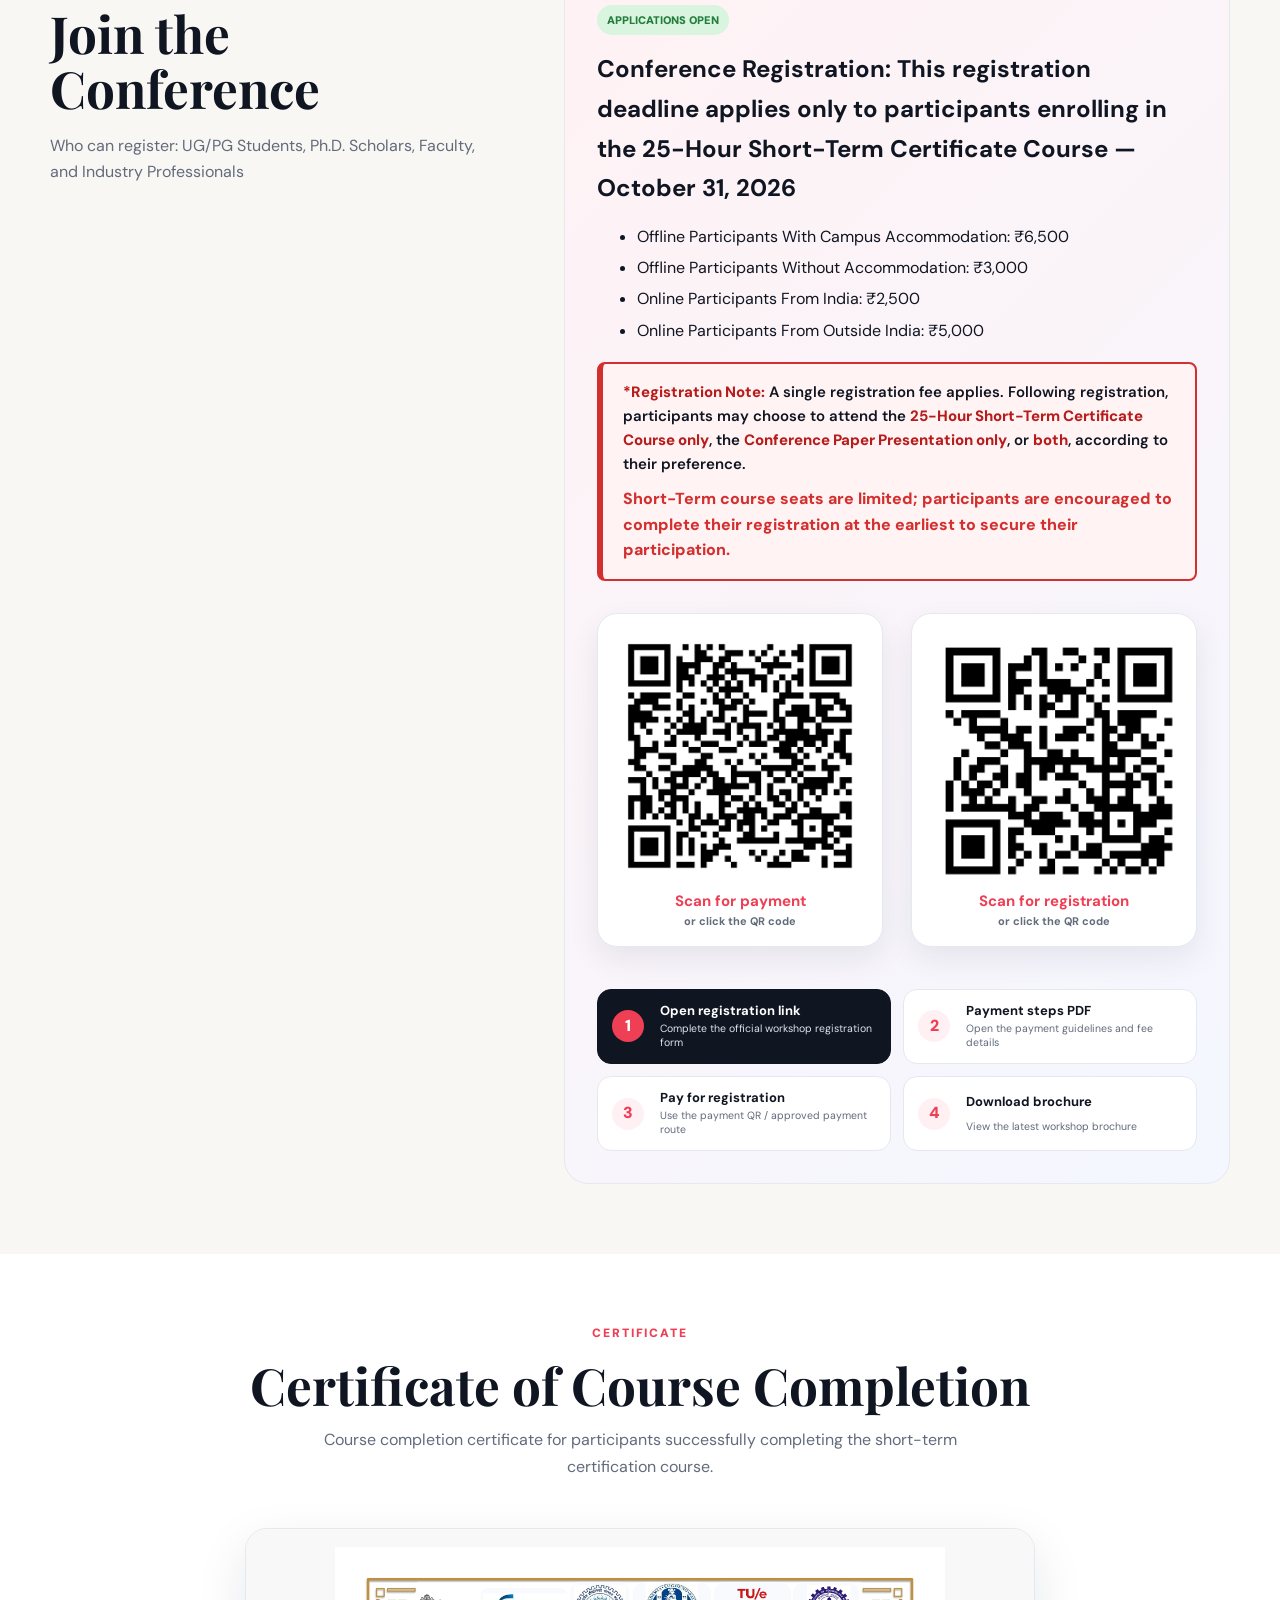
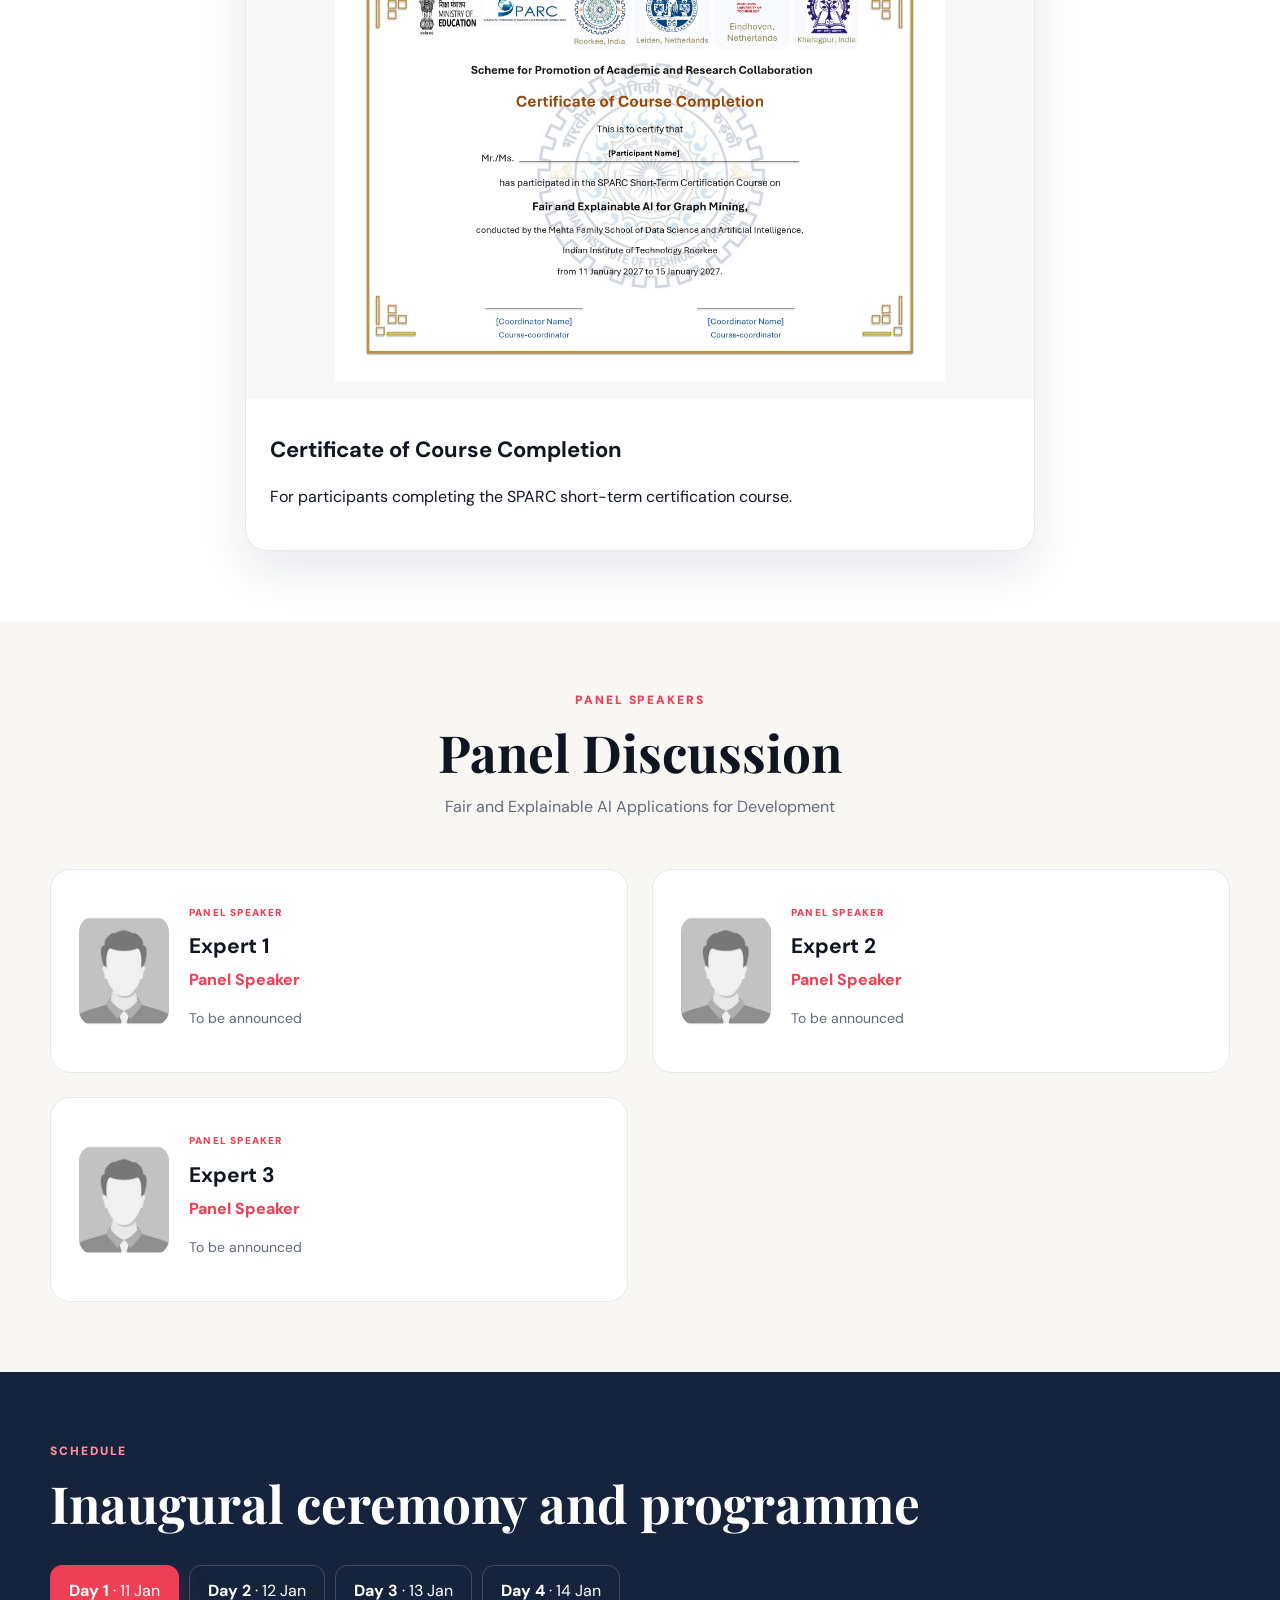
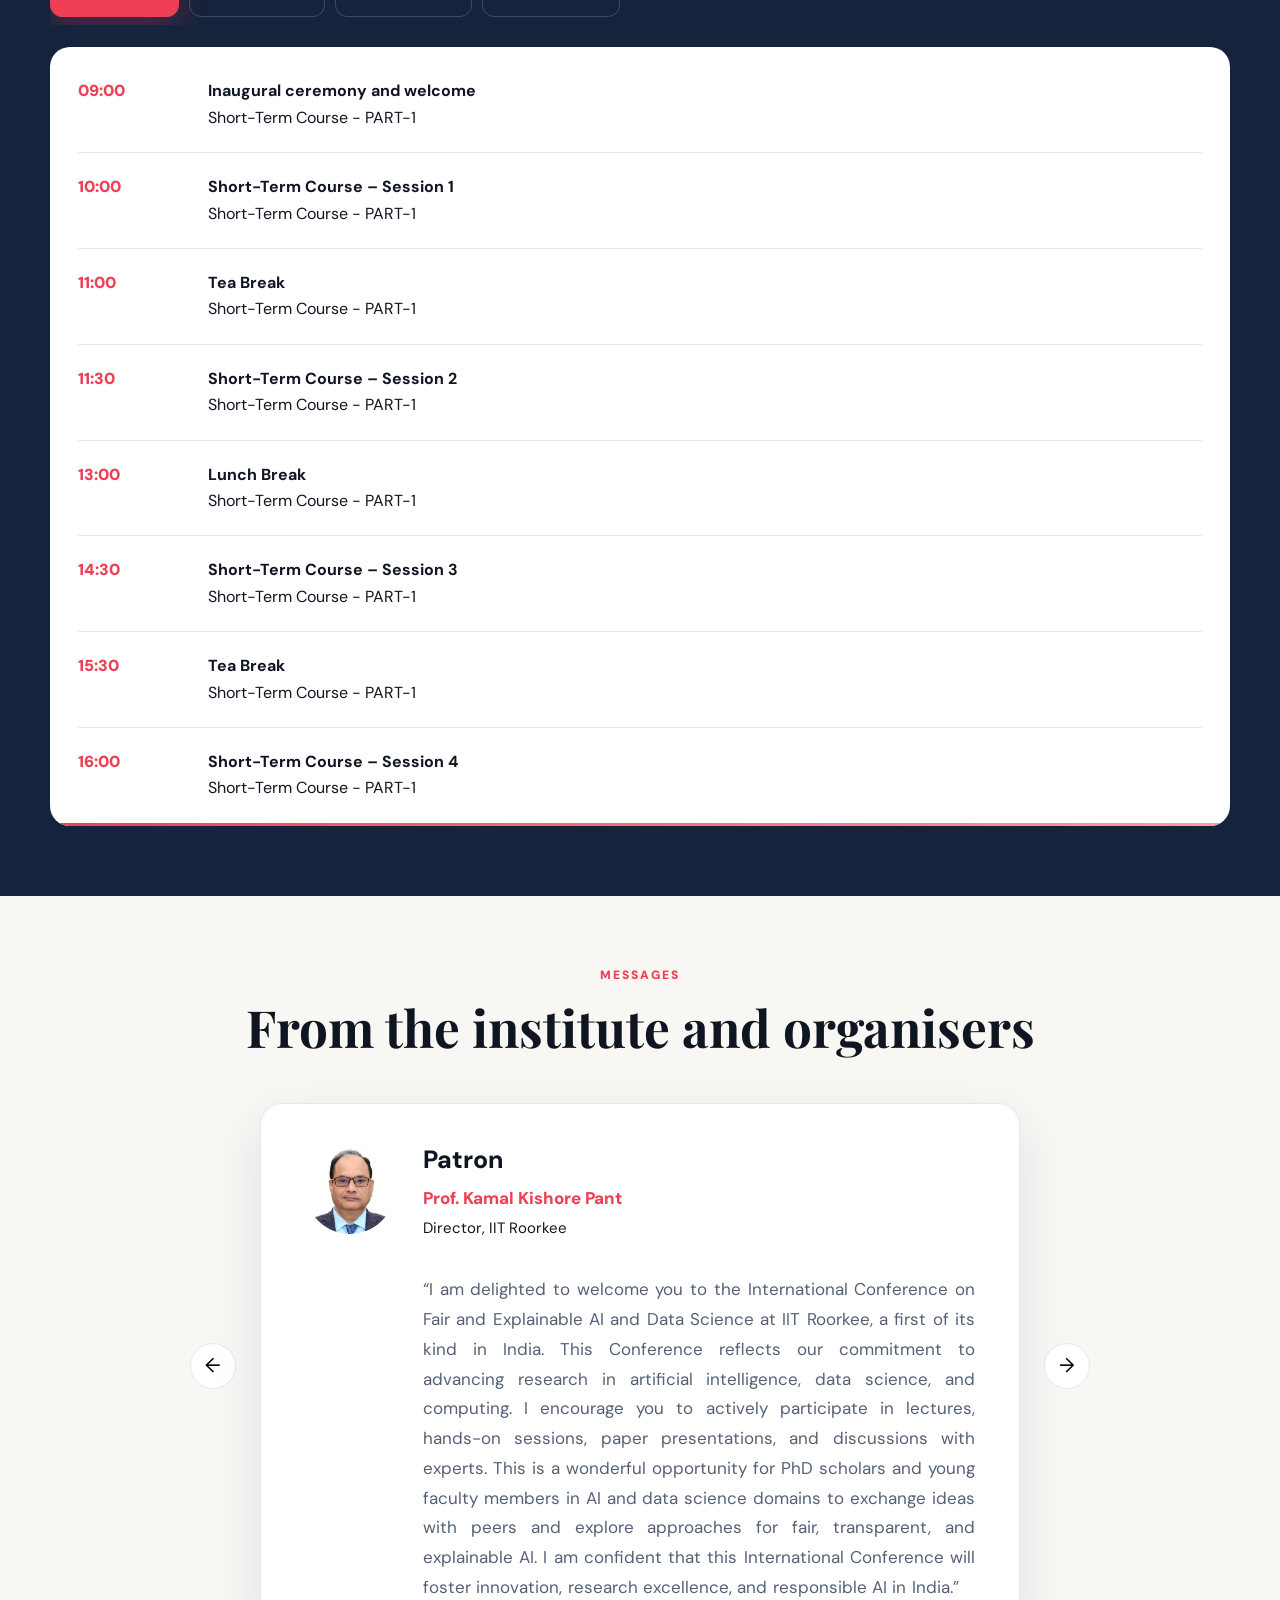
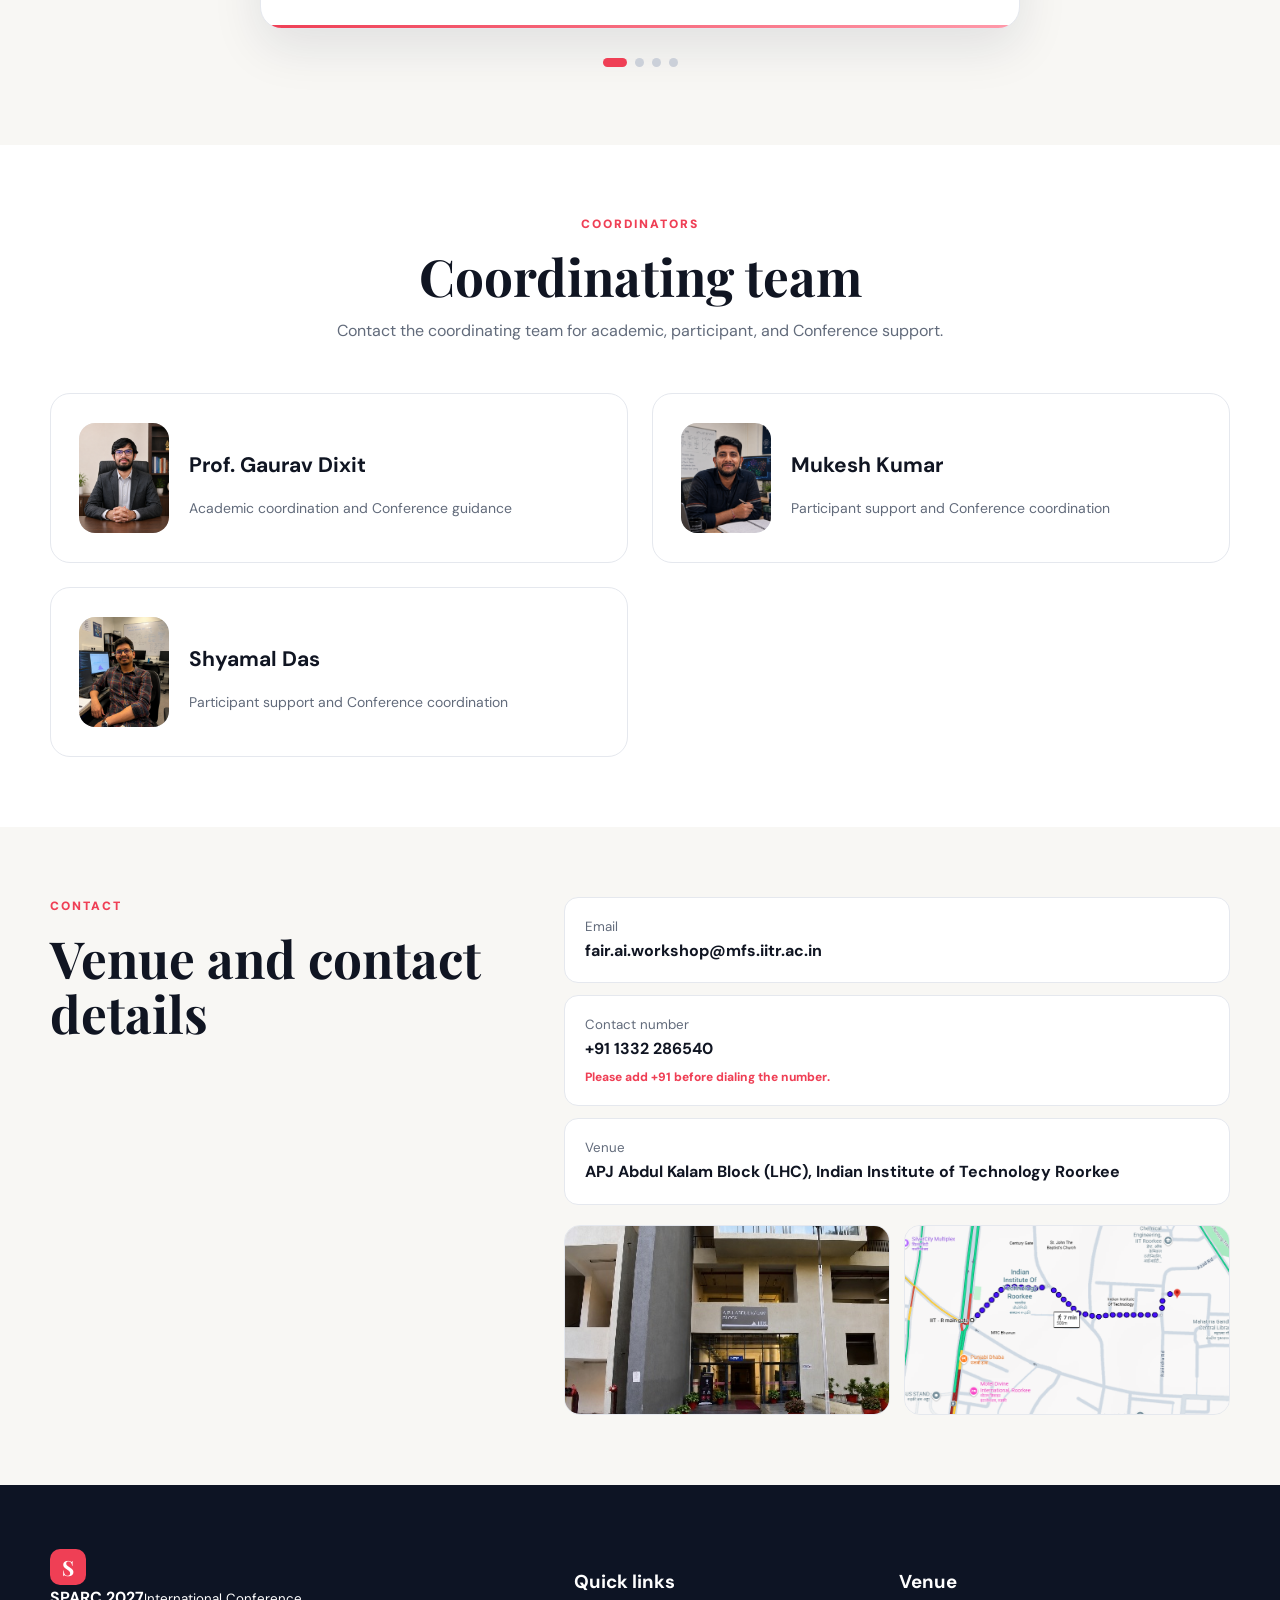
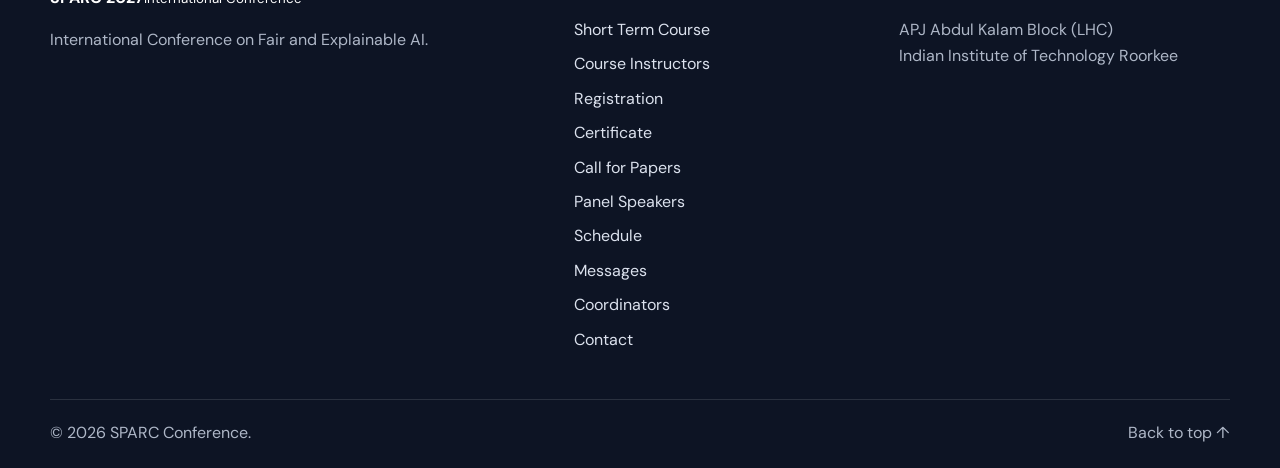
==== commit a9c8c4f9: "Add files via upload" ====
--- a/index.html
+++ b/index.html
@@ -16,8 +16,14 @@
 </head>
 <body>
   <a class="skip-link" href="#main">Skip to content</a>
-  <header class="site-header" id="top">
-    <div class="container nav-wrap">
+  <header class="site-header main-site-header" id="top">
+    <div class="main-programme-strip" aria-label="Programme partners">
+      <div class="container programme-strip-inner">
+        <img class="programme-strip-logo moe-strip-logo" src="assets/ppt/ministry-education.png" alt="Ministry of Education, Government of India">
+        <img class="programme-strip-logo sparc-strip-logo" src="assets/ppt/sparc-logo.png" alt="SPARC - Scheme for Promotion of Academic and Research Collaboration">
+      </div>
+    </div>
+    <div class="container nav-wrap main-nav-row">
       <a class="brand image-brand conference-brand" href="#home" aria-label="Conference home">
         <span class="conference-logo-crop"><img src="assets/logos/call-for-papers-title-logo.png" alt="International Conference on Fair and Explainable AI and Data Science" class="conference-title-logo"></span>
       </a>
@@ -42,9 +48,8 @@
           <div class="quick-stats" id="quick-stats"></div>
         </div>
         <div class="hero-sidebar">
-          <aside class="logo-flash-card reveal" aria-labelledby="logo-flash-heading">
-            <div class="card-heading"><span class="dot"></span><h2 id="logo-flash-heading">Collaborating Organizations</h2></div>
-            <div id="logo-flash" class="logo-flash"></div>
+          <aside class="logo-flash-card institution-logo-card reveal" aria-label="Collaborating institution logos">
+            <div id="logo-flash-institutions" class="logo-flash institution-only-flash"></div>
           </aside>
           <aside class="latest-news-card reveal" aria-labelledby="latest-news-heading">
             <div class="card-heading"><span class="dot"></span><h2 id="latest-news-heading">Latest news</h2></div>
--- a/styles.css
+++ b/styles.css
@@ -1,4 +1,4 @@
-:root{--ink:#101522;--muted:#626b7b;--red:#ef3f55;--navy:#15233d;--blue:#2f66d4;--cream:#f8f7f4;--line:#e5e8ee;--white:#fff;--shadow:0 18px 50px rgba(20,30,55,.10);--radius:22px}*{box-sizing:border-box}html{scroll-behavior:smooth;scroll-padding-top:var(--header-offset,120px)}body{margin:0;font-family:"DM Sans",sans-serif;color:var(--ink);background:#fff;line-height:1.65}a{text-decoration:none;color:inherit}button{font:inherit}.container{width:min(1180px,calc(100% - 40px));margin:auto}.section{padding:70px 0;position:relative;scroll-margin-top:var(--header-offset,120px)}.section-soft{background:var(--cream)}.skip-link{position:fixed;top:8px;left:8px;transform:translateY(-150%);background:#000;color:#fff;padding:10px 16px;z-index:99}.skip-link:focus{transform:none}.site-header{position:sticky;top:0;background:rgba(255,255,255,.94);backdrop-filter:blur(15px);border-bottom:1px solid rgba(20,30,55,.08);z-index:50}.nav-wrap{min-height:104px;display:flex;align-items:center;justify-content:space-between;gap:28px;padding:6px 0}.image-brand{display:flex;align-items:center;flex:0 1 430px;min-width:300px;max-width:430px;width:100%}.workshop-title-logo{display:block;width:100%;max-width:420px;height:auto;object-fit:contain}.brand-mark{display:grid;place-items:center;width:36px;height:36px;border-radius:10px;background:var(--red);color:#fff;font:bold 21px "Playfair Display"}.main-nav{display:flex;align-items:center;justify-content:flex-end;gap:14px 18px;flex-wrap:wrap;flex:1}.main-nav a{font-weight:700;font-size:12.5px;position:relative;line-height:1.25}.main-nav a:after{content:"";height:2px;width:0;background:var(--red);position:absolute;left:0;bottom:-8px;transition:.25s}.main-nav a:hover:after{width:100%}.nav-toggle{display:none;border:0;background:transparent;font-size:26px}.hero{padding-top:74px;overflow:hidden}.hero-shape{position:absolute;border-radius:50%;filter:blur(2px);opacity:.11}.hero-shape-a{width:380px;height:380px;background:var(--red);right:-170px;top:-80px}.hero-shape-b{width:260px;height:260px;background:var(--blue);left:-150px;top:370px}.hero-grid{display:grid;grid-template-columns:1.35fr .7fr;gap:70px;align-items:start}.eyebrow{text-transform:uppercase;color:var(--red);letter-spacing:.16em;font-size:12px;font-weight:900;margin:0 0 14px}.hero h1,.section-heading h2{font-family:"Playfair Display",serif;line-height:1.08;margin:0}.hero h1{font-size:clamp(42px,5.8vw,76px);max-width:850px}.hero h1 span{color:var(--red)}.hero-date{font-weight:800;color:var(--blue);margin:24px 0 6px}.lead{font-size:18px;color:var(--muted);max-width:780px}.hero-actions{display:flex;gap:12px;margin:30px 0}.btn{display:inline-flex;align-items:center;justify-content:center;min-height:50px;border-radius:999px;padding:0 24px;font-weight:900;font-size:14px;transition:.25s}.btn-primary{background:var(--ink);color:#fff;box-shadow:0 10px 25px rgba(16,21,34,.18)}.btn-primary:hover{transform:translateY(-2px);background:var(--red)}.btn-secondary{border:1px solid var(--line);background:#fff}.quick-stats{display:flex;gap:34px;margin-top:26px}.quick-stats b{display:block;font-size:24px}.quick-stats span{font-size:12px;color:var(--muted)}.hero-sidebar{display:grid;gap:18px}.card-heading{display:flex;align-items:center;gap:10px;border-bottom:1px solid var(--line);padding-bottom:14px}.card-heading h2{font-size:16px;margin:0}.dot{width:8px;height:8px;border-radius:50%;background:var(--red)}.logo-flash-card,.organiser-spotlight-card{background:#fff;border:1px solid var(--line);border-radius:16px;padding:22px;box-shadow:var(--shadow);overflow:hidden}.logo-flash,.organiser-spotlight{min-height:210px}.logo-stage{text-align:center;display:grid;justify-items:center;gap:8px;padding:22px 0 10px;min-height:150px}.logo-stage img{max-width:210px;max-height:92px;object-fit:contain}.logo-stage h3{font-size:19px;margin:6px 0 0}.logo-stage p{margin:0;color:var(--red);font-weight:800}.flash-controls,.organiser-spotlight-controls{display:flex;align-items:center;justify-content:space-between;border-top:1px solid var(--line);padding-top:12px;margin-top:10px}.flash-controls button,.organiser-spotlight-controls button{width:34px;height:34px;border-radius:50%;border:1px solid var(--line);background:#fff;cursor:pointer;font-weight:900}.flash-dots,.organiser-spotlight-dots{display:flex;gap:6px}.flash-dots button,.organiser-spotlight-dots button{width:7px;height:7px;padding:0;border:0;border-radius:50%;background:#cbd0d9}.flash-dots button.active,.organiser-spotlight-dots button.active{width:20px;border-radius:8px;background:var(--red)}.spotlight-person{display:grid;grid-template-columns:86px 1fr;gap:16px;align-items:center;min-height:130px}.organiser-spotlight-photo{width:86px;height:104px;border-radius:15px;object-fit:cover;object-position:center top;background:#eef1f5;border:1px solid var(--line)}.spotlight-person h3{font-size:17px;line-height:1.25;margin:0 0 4px}.role{font-weight:800;color:var(--red);margin:3px 0}.from-top{animation:fromTop .65s cubic-bezier(.2,.8,.25,1)}.from-left{animation:fromLeft .65s cubic-bezier(.2,.8,.25,1)}@keyframes fromTop{from{opacity:0;transform:translateY(-34px)}to{opacity:1;transform:none}}@keyframes fromLeft{from{opacity:0;transform:translateX(-34px)}to{opacity:1;transform:none}}.instructor-strip{margin-top:62px}.flash-instructor-card{display:grid;grid-template-columns:110px 1fr;gap:22px;align-items:center;padding:26px 30px;background:linear-gradient(135deg,#fff2f4,#f4f8ff);border:1px solid var(--line);border-radius:24px;box-shadow:var(--shadow)}.flash-instructor-photo{width:110px;height:125px;border-radius:18px;object-fit:cover;object-position:center top}.flash-instructor-card h2{margin:0;font-size:30px;font-family:"Playfair Display",serif}.feature-strip{display:grid;grid-template-columns:320px 1fr;gap:24px;margin-top:40px}.publication-card,.campus-visual{border-radius:var(--radius);overflow:hidden;box-shadow:var(--shadow)}.publication-card{background:#fff;border:1px solid var(--line);padding:20px;display:grid;grid-template-columns:120px 1fr;gap:18px;align-items:center}.mini-label{margin:0 0 10px;font-size:12px;text-transform:uppercase;font-weight:900;color:var(--muted);letter-spacing:.08em}.publication-card .mini-label{grid-column:1/-1}.cover-art{height:170px;border-radius:12px;background:#f04b5e;color:#111;padding:18px;position:relative;overflow:hidden;font:800 25px/1 "Playfair Display"}.cover-art:after{content:"";position:absolute;bottom:-25px;left:-10px;width:150px;height:75px;background:#f8d985;transform:rotate(-18deg)}.cover-art span{position:absolute;right:-20px;top:40px;width:80px;height:80px;background:#111;clip-path:polygon(0 40%,70% 40%,70% 20%,100% 50%,70% 80%,70% 60%,0 60%)}.publication-card h3{margin:0;font-size:17px;line-height:1.25}.publication-card p:last-child{font-size:13px;color:var(--muted)}.campus-photo-visual{height:360px;position:relative;background:#e9f3ff}.campus-photo{position:absolute;inset:0;width:100%;height:100%;object-fit:cover;object-position:center}.campus-photo-visual:after{content:"";position:absolute;inset:0;background:linear-gradient(to top,rgba(10,30,50,.38),transparent 45%)}.visual-caption{position:absolute;left:22px;bottom:20px;background:rgba(16,21,34,.86);color:#fff;border-radius:14px;padding:12px 16px;z-index:2}.visual-caption span,.visual-caption b{display:block}.visual-caption span{font-size:11px;color:#ffd6dc;text-transform:uppercase}.two-col,.call-grid,.registration-grid,.contact-grid{display:grid;grid-template-columns:.8fr 1.2fr;gap:70px;align-items:start}.section-heading h2{font-size:clamp(36px,4vw,54px)}.section-heading>p:last-child{color:var(--muted);max-width:640px}.section-heading.centered{text-align:center;margin-bottom:48px}.section-heading.centered>p:last-child{margin:14px auto 0}.prose p{font-size:17px;color:#40495b;margin-top:0}.exposure-grid{display:grid;grid-template-columns:repeat(3,1fr);gap:18px;margin-top:34px}.exposure-grid article{background:#fff;border:1px solid var(--line);border-radius:16px;padding:18px;display:flex;gap:12px;align-items:flex-start}.exposure-grid span{color:var(--red);font-size:22px;line-height:1}.exposure-grid p{margin:0;font-weight:800}.speaker-grid{display:grid;grid-template-columns:repeat(2,1fr);gap:24px}.speaker-card{border:1px solid var(--line);border-radius:20px;padding:28px;display:grid;grid-template-columns:90px 1fr;gap:20px;align-items:center;transition:.25s;background:#fff}.speaker-card:hover{transform:translateY(-5px);box-shadow:var(--shadow)}.person-photo{width:90px;height:110px;object-fit:cover;object-position:center top;border-radius:16px;background:#eef2f7}.avatar{width:90px;height:110px;border-radius:16px;display:grid;place-items:center;font:800 30px "Playfair Display";color:#fff;background:linear-gradient(145deg,#6294ff,#173f9c)}.person-type{display:inline-block;margin-bottom:8px;color:var(--red);font-size:10px;font-weight:900;letter-spacing:.12em;text-transform:uppercase}.speaker-card h3{margin:0;font-size:21px}.speaker-card .meta{margin:2px 0;color:var(--muted);font-size:13px}.speaker-card .topic{color:var(--muted);font-size:14px}.register-card{background:linear-gradient(135deg,#fff2f4,#f4f7ff);border:1px solid var(--line);border-radius:24px;padding:32px;display:grid;grid-template-columns:1.3fr .7fr;gap:28px}.status-pill{display:inline-block;background:#d9f4df;color:#237d3b;border-radius:99px;padding:6px 10px;font-size:11px;font-weight:900;text-transform:uppercase}.register-card h3{font-size:24px;margin:14px 0}.register-card li{margin:5px 0}.inline-actions{display:flex;gap:12px;flex-wrap:wrap}.qr-grid{display:grid;grid-template-columns:1fr 1fr;gap:14px}.qr-grid figure{margin:0;background:#fff;border:1px solid var(--line);border-radius:16px;padding:12px;text-align:center}.qr-grid img{width:100%;aspect-ratio:1/1;object-fit:contain}.qr-grid figcaption{font-size:12px;color:var(--red);font-weight:900}.certificate-grid{display:grid;grid-template-columns:repeat(2,1fr);gap:28px}.certificate-card{background:#fff;border:1px solid var(--line);border-radius:22px;box-shadow:var(--shadow);overflow:hidden}.certificate-card img{width:100%;height:260px;object-fit:contain;background:#f8f8f8}.certificate-card div{padding:24px}.certificate-card h3{margin:0 0 8px;font-size:22px}.cfp-card{display:grid;grid-template-columns:1.3fr .7fr;gap:24px;background:#fff;border:1px solid var(--line);border-radius:24px;padding:30px;box-shadow:var(--shadow)}.cfp-card h3{font-size:24px;color:var(--red);margin:0 0 16px}.topic-list{columns:2;gap:26px;padding-left:18px}.topic-list li{break-inside:avoid;margin:8px 0;font-weight:700}.cfp-dates article{border-bottom:1px solid var(--line);padding:12px 0}.cfp-dates strong,.cfp-dates span{display:block}.cfp-dates span{color:var(--red);font-weight:900}.section-dark{background:var(--navy);color:#fff}.section-dark .eyebrow{color:#ff8d9d}.schedule-tabs{display:flex;gap:10px;overflow:auto;margin:34px 0 22px;padding-bottom:8px}.schedule-tabs button{border:1px solid rgba(255,255,255,.18);background:transparent;color:#fff;border-radius:12px;padding:12px 18px;cursor:pointer;white-space:nowrap}.schedule-tabs button.active{background:var(--red);border-color:var(--red);box-shadow:0 12px 30px rgba(239,63,85,.25)}.schedule-panel{background:#fff;color:var(--ink);border-radius:20px;padding:10px 28px;overflow:hidden;position:relative}.schedule-panel article{display:grid;grid-template-columns:110px 1fr;gap:20px;padding:21px 0;border-bottom:1px solid var(--line)}.schedule-panel article:last-child{border:0}.schedule-panel time{font-weight:900;color:var(--red)}.schedule-panel h3{margin:0;font-size:16px}.auto-progress{height:3px;margin:0 -28px -10px;border-radius:99px;overflow:hidden;background:#edf0f5}.auto-progress span{display:block;width:100%;height:100%;background:linear-gradient(90deg,var(--red),#ff9aaa);transform-origin:left;animation:autoProgress 5s linear}@keyframes autoProgress{from{transform:scaleX(0)}to{transform:scaleX(1)}}.message-carousel{display:grid;grid-template-columns:auto 1fr auto;align-items:center;gap:24px;max-width:900px;margin:auto}.icon-btn{width:46px;height:46px;border-radius:50%;border:1px solid var(--line);background:#fff;cursor:pointer;font-size:20px}.message-card{background:#fff;border:1px solid var(--line);border-radius:22px;padding:38px;box-shadow:var(--shadow);overflow:hidden}.message-slide{display:grid;grid-template-columns:82px 1fr;gap:24px}.message-photo{width:82px;height:82px;border-radius:50%;object-fit:cover;object-position:center top;background:#eef2f7}.message-card h3{margin:0;font-size:24px}.message-card .name{color:var(--red);font-weight:900}.message-card blockquote{grid-column:2;margin:10px 0 0;color:var(--muted);font-size:17px}.message-progress{margin:14px -38px -38px}.carousel-dots{text-align:center;margin-top:20px}.carousel-dots button{width:9px;height:9px;padding:0;border:0;border-radius:50%;background:#cbd0d9;margin:0 4px}.carousel-dots button.active{background:var(--red);width:24px;border-radius:8px}.contact-block{display:grid;gap:20px}.contact-info{display:grid;gap:12px}.contact-info a{display:block;background:#fff;border:1px solid var(--line);border-radius:14px;padding:18px 20px}.contact-info small{display:block;color:var(--muted)}.contact-info b{font-size:16px}.contact-images{display:grid;grid-template-columns:1fr 1fr;gap:14px}.contact-images img{width:100%;height:190px;border-radius:16px;object-fit:cover;border:1px solid var(--line)}.site-footer{background:#0d1424;color:#fff;padding:64px 0 22px}.footer-grid{display:grid;grid-template-columns:1.4fr .8fr 1fr;gap:60px}.site-footer p{color:#aeb7c7}.footer-links{display:grid;gap:8px}.footer-links a{color:#dce2ee}.footer-bottom{border-top:1px solid rgba(255,255,255,.12);margin-top:46px;padding-top:20px;display:flex;justify-content:space-between;color:#aeb7c7}.reveal{opacity:0;transform:translateY(24px);transition:.65s ease}.reveal.visible{opacity:1;transform:none}
+:root{--ink:#101522;--muted:#626b7b;--red:#ef3f55;--navy:#15233d;--blue:#2f66d4;--cream:#f8f7f4;--line:#e5e8ee;--white:#fff;--shadow:0 18px 50px rgba(20,30,55,.10);--radius:22px}*{box-sizing:border-box}html{scroll-behavior:smooth;scroll-padding-top:calc(var(--header-offset,120px) - 28px)}body{margin:0;font-family:"DM Sans",sans-serif;color:var(--ink);background:#fff;line-height:1.65}a{text-decoration:none;color:inherit}button{font:inherit}.container{width:min(1180px,calc(100% - 40px));margin:auto}.section{padding:70px 0;position:relative;scroll-margin-top:0}.section-soft{background:var(--cream)}.skip-link{position:fixed;top:8px;left:8px;transform:translateY(-150%);background:#000;color:#fff;padding:10px 16px;z-index:99}.skip-link:focus{transform:none}.site-header{position:sticky;top:0;background:rgba(255,255,255,.94);backdrop-filter:blur(15px);border-bottom:1px solid rgba(20,30,55,.08);z-index:50}.nav-wrap{min-height:104px;display:flex;align-items:center;justify-content:space-between;gap:28px;padding:6px 0}.image-brand{display:flex;align-items:center;flex:0 1 430px;min-width:300px;max-width:430px;width:100%}.workshop-title-logo{display:block;width:100%;max-width:420px;height:auto;object-fit:contain}.brand-mark{display:grid;place-items:center;width:36px;height:36px;border-radius:10px;background:var(--red);color:#fff;font:bold 21px "Playfair Display"}.main-nav{display:flex;align-items:center;justify-content:flex-end;gap:14px 18px;flex-wrap:wrap;flex:1}.main-nav a{font-weight:700;font-size:12.5px;position:relative;line-height:1.25}.main-nav a:after{content:"";height:2px;width:0;background:var(--red);position:absolute;left:0;bottom:-8px;transition:.25s}.main-nav a:hover:after{width:100%}.nav-toggle{display:none;border:0;background:transparent;font-size:26px}.hero{padding-top:74px;overflow:hidden}.hero-shape{position:absolute;border-radius:50%;filter:blur(2px);opacity:.11}.hero-shape-a{width:380px;height:380px;background:var(--red);right:-170px;top:-80px}.hero-shape-b{width:260px;height:260px;background:var(--blue);left:-150px;top:370px}.hero-grid{display:grid;grid-template-columns:1.35fr .7fr;gap:70px;align-items:start}.eyebrow{text-transform:uppercase;color:var(--red);letter-spacing:.16em;font-size:12px;font-weight:900;margin:0 0 14px}.hero h1,.section-heading h2{font-family:"Playfair Display",serif;line-height:1.08;margin:0}.hero h1{font-size:clamp(42px,5.8vw,76px);max-width:850px}.hero h1 span{color:var(--red)}.hero-date{font-weight:800;color:var(--blue);margin:24px 0 6px}.lead{font-size:18px;color:var(--muted);max-width:780px}.hero-actions{display:flex;gap:12px;margin:30px 0}.btn{display:inline-flex;align-items:center;justify-content:center;min-height:50px;border-radius:999px;padding:0 24px;font-weight:900;font-size:14px;transition:.25s}.btn-primary{background:var(--ink);color:#fff;box-shadow:0 10px 25px rgba(16,21,34,.18)}.btn-primary:hover{transform:translateY(-2px);background:var(--red)}.btn-secondary{border:1px solid var(--line);background:#fff}.quick-stats{display:flex;gap:34px;margin-top:26px}.quick-stats b{display:block;font-size:24px}.quick-stats span{font-size:12px;color:var(--muted)}.hero-sidebar{display:grid;gap:18px}.card-heading{display:flex;align-items:center;gap:10px;border-bottom:1px solid var(--line);padding-bottom:14px}.card-heading h2{font-size:16px;margin:0}.dot{width:8px;height:8px;border-radius:50%;background:var(--red)}.logo-flash-card,.organiser-spotlight-card{background:#fff;border:1px solid var(--line);border-radius:16px;padding:22px;box-shadow:var(--shadow);overflow:hidden}.logo-flash,.organiser-spotlight{min-height:210px}.logo-stage{text-align:center;display:grid;justify-items:center;gap:8px;padding:22px 0 10px;min-height:150px}.logo-stage img{max-width:210px;max-height:92px;object-fit:contain}.logo-stage h3{font-size:19px;margin:6px 0 0}.logo-stage p{margin:0;color:var(--red);font-weight:800}.flash-controls,.organiser-spotlight-controls{display:flex;align-items:center;justify-content:space-between;border-top:1px solid var(--line);padding-top:12px;margin-top:10px}.flash-controls button,.organiser-spotlight-controls button{width:34px;height:34px;border-radius:50%;border:1px solid var(--line);background:#fff;cursor:pointer;font-weight:900}.flash-dots,.organiser-spotlight-dots{display:flex;gap:6px}.flash-dots button,.organiser-spotlight-dots button{width:7px;height:7px;padding:0;border:0;border-radius:50%;background:#cbd0d9}.flash-dots button.active,.organiser-spotlight-dots button.active{width:20px;border-radius:8px;background:var(--red)}.spotlight-person{display:grid;grid-template-columns:86px 1fr;gap:16px;align-items:center;min-height:130px}.organiser-spotlight-photo{width:86px;height:104px;border-radius:15px;object-fit:cover;object-position:center top;background:#eef1f5;border:1px solid var(--line)}.spotlight-person h3{font-size:17px;line-height:1.25;margin:0 0 4px}.role{font-weight:800;color:var(--red);margin:3px 0}.from-top{animation:fromTop .65s cubic-bezier(.2,.8,.25,1)}.from-left{animation:fromLeft .65s cubic-bezier(.2,.8,.25,1)}@keyframes fromTop{from{opacity:0;transform:translateY(-34px)}to{opacity:1;transform:none}}@keyframes fromLeft{from{opacity:0;transform:translateX(-34px)}to{opacity:1;transform:none}}.instructor-strip{margin-top:62px}.flash-instructor-card{display:grid;grid-template-columns:110px 1fr;gap:22px;align-items:center;padding:26px 30px;background:linear-gradient(135deg,#fff2f4,#f4f8ff);border:1px solid var(--line);border-radius:24px;box-shadow:var(--shadow)}.flash-instructor-photo{width:110px;height:125px;border-radius:18px;object-fit:cover;object-position:center top}.flash-instructor-card h2{margin:0;font-size:30px;font-family:"Playfair Display",serif}.feature-strip{display:grid;grid-template-columns:320px 1fr;gap:24px;margin-top:40px}.publication-card,.campus-visual{border-radius:var(--radius);overflow:hidden;box-shadow:var(--shadow)}.publication-card{background:#fff;border:1px solid var(--line);padding:20px;display:grid;grid-template-columns:120px 1fr;gap:18px;align-items:center}.mini-label{margin:0 0 10px;font-size:12px;text-transform:uppercase;font-weight:900;color:var(--muted);letter-spacing:.08em}.publication-card .mini-label{grid-column:1/-1}.cover-art{height:170px;border-radius:12px;background:#f04b5e;color:#111;padding:18px;position:relative;overflow:hidden;font:800 25px/1 "Playfair Display"}.cover-art:after{content:"";position:absolute;bottom:-25px;left:-10px;width:150px;height:75px;background:#f8d985;transform:rotate(-18deg)}.cover-art span{position:absolute;right:-20px;top:40px;width:80px;height:80px;background:#111;clip-path:polygon(0 40%,70% 40%,70% 20%,100% 50%,70% 80%,70% 60%,0 60%)}.publication-card h3{margin:0;font-size:17px;line-height:1.25}.publication-card p:last-child{font-size:13px;color:var(--muted)}.campus-photo-visual{height:360px;position:relative;background:#e9f3ff}.campus-photo{position:absolute;inset:0;width:100%;height:100%;object-fit:cover;object-position:center}.campus-photo-visual:after{content:"";position:absolute;inset:0;background:linear-gradient(to top,rgba(10,30,50,.38),transparent 45%)}.visual-caption{position:absolute;left:22px;bottom:20px;background:rgba(16,21,34,.86);color:#fff;border-radius:14px;padding:12px 16px;z-index:2}.visual-caption span,.visual-caption b{display:block}.visual-caption span{font-size:11px;color:#ffd6dc;text-transform:uppercase}.two-col,.call-grid,.registration-grid,.contact-grid{display:grid;grid-template-columns:.8fr 1.2fr;gap:70px;align-items:start}.section-heading h2{font-size:clamp(36px,4vw,54px)}.section-heading>p:last-child{color:var(--muted);max-width:640px}.section-heading.centered{text-align:center;margin-bottom:48px}.section-heading.centered>p:last-child{margin:14px auto 0}.prose p{font-size:17px;color:#40495b;margin-top:0}.exposure-grid{display:grid;grid-template-columns:repeat(3,1fr);gap:18px;margin-top:34px}.exposure-grid article{background:#fff;border:1px solid var(--line);border-radius:16px;padding:18px;display:flex;gap:12px;align-items:flex-start}.exposure-grid span{color:var(--red);font-size:22px;line-height:1}.exposure-grid p{margin:0;font-weight:800}.speaker-grid{display:grid;grid-template-columns:repeat(2,1fr);gap:24px}.speaker-card{border:1px solid var(--line);border-radius:20px;padding:28px;display:grid;grid-template-columns:90px 1fr;gap:20px;align-items:center;transition:.25s;background:#fff}.speaker-card:hover{transform:translateY(-5px);box-shadow:var(--shadow)}.person-photo{width:90px;height:110px;object-fit:cover;object-position:center top;border-radius:16px;background:#eef2f7}.avatar{width:90px;height:110px;border-radius:16px;display:grid;place-items:center;font:800 30px "Playfair Display";color:#fff;background:linear-gradient(145deg,#6294ff,#173f9c)}.person-type{display:inline-block;margin-bottom:8px;color:var(--red);font-size:10px;font-weight:900;letter-spacing:.12em;text-transform:uppercase}.speaker-card h3{margin:0;font-size:21px}.speaker-card .meta{margin:2px 0;color:var(--muted);font-size:13px}.speaker-card .topic{color:var(--muted);font-size:14px}.register-card{background:linear-gradient(135deg,#fff2f4,#f4f7ff);border:1px solid var(--line);border-radius:24px;padding:32px;display:grid;grid-template-columns:1.3fr .7fr;gap:28px}.status-pill{display:inline-block;background:#d9f4df;color:#237d3b;border-radius:99px;padding:6px 10px;font-size:11px;font-weight:900;text-transform:uppercase}.register-card h3{font-size:24px;margin:14px 0}.register-card li{margin:5px 0}.inline-actions{display:flex;gap:12px;flex-wrap:wrap}.qr-grid{display:grid;grid-template-columns:1fr 1fr;gap:14px}.qr-grid figure{margin:0;background:#fff;border:1px solid var(--line);border-radius:16px;padding:12px;text-align:center}.qr-grid img{width:100%;aspect-ratio:1/1;object-fit:contain}.qr-grid figcaption{font-size:12px;color:var(--red);font-weight:900}.certificate-grid{display:grid;grid-template-columns:repeat(2,1fr);gap:28px}.certificate-card{background:#fff;border:1px solid var(--line);border-radius:22px;box-shadow:var(--shadow);overflow:hidden}.certificate-card img{width:100%;height:260px;object-fit:contain;background:#f8f8f8}.certificate-card div{padding:24px}.certificate-card h3{margin:0 0 8px;font-size:22px}.cfp-card{display:grid;grid-template-columns:1.3fr .7fr;gap:24px;background:#fff;border:1px solid var(--line);border-radius:24px;padding:30px;box-shadow:var(--shadow)}.cfp-card h3{font-size:24px;color:var(--red);margin:0 0 16px}.topic-list{columns:2;gap:26px;padding-left:18px}.topic-list li{break-inside:avoid;margin:8px 0;font-weight:700}.cfp-dates article{border-bottom:1px solid var(--line);padding:12px 0}.cfp-dates strong,.cfp-dates span{display:block}.cfp-dates span{color:var(--red);font-weight:900}.section-dark{background:var(--navy);color:#fff}.section-dark .eyebrow{color:#ff8d9d}.schedule-tabs{display:flex;gap:10px;overflow:auto;margin:34px 0 22px;padding-bottom:8px}.schedule-tabs button{border:1px solid rgba(255,255,255,.18);background:transparent;color:#fff;border-radius:12px;padding:12px 18px;cursor:pointer;white-space:nowrap}.schedule-tabs button.active{background:var(--red);border-color:var(--red);box-shadow:0 12px 30px rgba(239,63,85,.25)}.schedule-panel{background:#fff;color:var(--ink);border-radius:20px;padding:10px 28px;overflow:hidden;position:relative}.schedule-panel article{display:grid;grid-template-columns:110px 1fr;gap:20px;padding:21px 0;border-bottom:1px solid var(--line)}.schedule-panel article:last-child{border:0}.schedule-panel time{font-weight:900;color:var(--red)}.schedule-panel h3{margin:0;font-size:16px}.auto-progress{height:3px;margin:0 -28px -10px;border-radius:99px;overflow:hidden;background:#edf0f5}.auto-progress span{display:block;width:100%;height:100%;background:linear-gradient(90deg,var(--red),#ff9aaa);transform-origin:left;animation:autoProgress 5s linear}@keyframes autoProgress{from{transform:scaleX(0)}to{transform:scaleX(1)}}.message-carousel{display:grid;grid-template-columns:auto 1fr auto;align-items:center;gap:24px;max-width:900px;margin:auto}.icon-btn{width:46px;height:46px;border-radius:50%;border:1px solid var(--line);background:#fff;cursor:pointer;font-size:20px}.message-card{background:#fff;border:1px solid var(--line);border-radius:22px;padding:38px;box-shadow:var(--shadow);overflow:hidden}.message-slide{display:grid;grid-template-columns:82px 1fr;gap:24px}.message-photo{width:82px;height:82px;border-radius:50%;object-fit:cover;object-position:center top;background:#eef2f7}.message-card h3{margin:0;font-size:24px}.message-card .name{color:var(--red);font-weight:900}.message-card blockquote{grid-column:2;margin:10px 0 0;color:var(--muted);font-size:17px}.message-progress{margin:14px -38px -38px}.message-progress span{animation-duration:15s}.carousel-dots{text-align:center;margin-top:20px}.carousel-dots button{width:9px;height:9px;padding:0;border:0;border-radius:50%;background:#cbd0d9;margin:0 4px}.carousel-dots button.active{background:var(--red);width:24px;border-radius:8px}.contact-block{display:grid;gap:20px}.contact-info{display:grid;gap:12px}.contact-info a{display:block;background:#fff;border:1px solid var(--line);border-radius:14px;padding:18px 20px}.contact-info small{display:block;color:var(--muted)}.contact-info b{font-size:16px}.contact-images{display:grid;grid-template-columns:1fr 1fr;gap:14px}.contact-images img{width:100%;height:190px;border-radius:16px;object-fit:cover;border:1px solid var(--line)}.site-footer{background:#0d1424;color:#fff;padding:64px 0 22px}.footer-grid{display:grid;grid-template-columns:1.4fr .8fr 1fr;gap:60px}.site-footer p{color:#aeb7c7}.footer-links{display:grid;gap:8px}.footer-links a{color:#dce2ee}.footer-bottom{border-top:1px solid rgba(255,255,255,.12);margin-top:46px;padding-top:20px;display:flex;justify-content:space-between;color:#aeb7c7}.reveal{opacity:0;transform:translateY(24px);transition:.65s ease}.reveal.visible{opacity:1;transform:none}
 @media(max-width:1050px){.nav-wrap{align-items:flex-start;padding:14px 0}.main-nav{gap:14px}.hero-grid,.two-col,.registration-grid,.call-grid,.contact-grid{grid-template-columns:1fr;gap:38px}.exposure-grid{grid-template-columns:repeat(2,1fr)}.feature-strip{grid-template-columns:1fr}.footer-grid{grid-template-columns:1fr 1fr}.register-card,.cfp-card{grid-template-columns:1fr}}
 @media(max-width:760px){.main-nav{position:absolute;left:20px;right:20px;top:78px;background:#fff;border:1px solid var(--line);border-radius:16px;padding:20px;display:none;flex-direction:column;align-items:flex-start;box-shadow:var(--shadow)}.main-nav.open{display:flex}.nav-toggle{display:block}.image-brand{min-width:0;max-width:330px}.workshop-title-logo{max-width:320px}.hero{padding-top:48px}.hero h1{font-size:42px}.hero-actions,.inline-actions{flex-direction:column;align-items:stretch}.quick-stats{flex-wrap:wrap}.speaker-grid,.certificate-grid,.exposure-grid{grid-template-columns:1fr}.spotlight-person,.flash-instructor-card,.speaker-card,.message-slide{grid-template-columns:1fr}.message-card blockquote{grid-column:1}.icon-btn{display:none}.topic-list{columns:1}.qr-grid,.contact-images{grid-template-columns:1fr}.footer-grid{grid-template-columns:1fr}.footer-bottom{flex-direction:column;gap:10px}.section{padding:72px 0}.campus-photo-visual{height:280px}.logo-stage img{max-width:180px}.certificate-card img{height:190px}}
 @media(prefers-reduced-motion:reduce){html{scroll-behavior:auto}.reveal,.from-top,.from-left,.auto-progress span{animation:none!important;transition:none!important}}
@@ -315,13 +315,13 @@
 @media(max-width:760px){.cfp-panel-grid{grid-template-columns:1fr}.cfp-panel-card:last-child{grid-column:auto;max-width:none}.cfp-panel-card{grid-template-columns:78px 1fr;padding:18px}.cfp-panel-card img{width:78px;height:94px}.cfp-day5-card{padding:6px 20px}.cfp-day5-card article{grid-template-columns:76px 1fr;gap:14px}.cfp-day5-heading h2{font-size:38px}}
 
 /* Call-for-Papers conference header brand */
-.conference-brand{display:flex;flex-direction:column;align-items:flex-start;gap:1px;max-width:430px}
-.conference-logo-crop{display:block;width:100%;height:104px;overflow:hidden}
+.conference-brand{display:flex;flex-direction:column;align-items:flex-start;gap:1px;max-width:350px}
+.conference-logo-crop{display:block;width:100%;height:84px;overflow:hidden}
 .conference-title-logo{display:block;width:100%;height:auto;object-fit:contain;object-position:top}
 .conference-brand-subtitle{margin-left:39%;margin-top:0;font-size:13px;line-height:1;font-weight:800;letter-spacing:.08em;color:var(--navy);white-space:nowrap}
 .conference-brand-subtitle b{color:var(--red);padding:0 5px}
-@media(max-width:980px){.conference-brand{max-width:320px}.conference-logo-crop{height:82px}.conference-brand-subtitle{font-size:10px}}
-@media(max-width:760px){.conference-brand{max-width:245px}.conference-logo-crop{height:64px}.conference-brand-subtitle{font-size:8px;margin-left:38%}}
+@media(max-width:980px){.conference-brand{max-width:285px}.conference-logo-crop{height:70px}.conference-brand-subtitle{font-size:10px}}
+@media(max-width:760px){.conference-brand{max-width:220px}.conference-logo-crop{height:56px}.conference-brand-subtitle{font-size:8px;margin-left:38%}}
 
 /* ===== Conference CFP / Paper Submission expansion ===== */
 .cfp-header .cfp-nav-wrap{min-height:112px}.cfp-main-nav{gap:14px}.cfp-main-nav a{font-size:12px}.cfp-main-nav a.active-page{color:var(--red)}
@@ -330,7 +330,7 @@
 .submission-layout{display:grid;grid-template-columns:1.5fr .65fr;gap:24px;align-items:start}.submission-main-card,.author-links-card,.submission-detail-card{background:#fff;border:1px solid var(--line);border-radius:22px;box-shadow:0 12px 32px rgba(20,30,55,.06)}.submission-main-card{padding:10px 30px}.submission-step{display:grid;grid-template-columns:54px 1fr;gap:18px;padding:24px 0;border-bottom:1px solid var(--line)}.submission-step:last-child{border-bottom:0}.submission-step>b{width:44px;height:44px;border-radius:50%;display:grid;place-items:center;background:#fff0f2;color:var(--red);font-size:13px}.submission-step h3{margin:0 0 5px;font-size:18px}.submission-step p{margin:0;color:var(--muted)}.author-links-card{padding:28px;position:sticky;top:140px}.author-links-card h3{margin:0 0 8px;font-size:22px}.author-links-card p{color:var(--muted)}.author-resource-btn{width:100%;margin-top:10px}.author-links-card small{display:block;color:var(--muted);margin-top:14px}.submission-detail-grid{display:grid;grid-template-columns:repeat(2,minmax(0,1fr));gap:20px;margin-top:24px}.submission-detail-card{padding:26px}.submission-detail-card h3{margin:0 0 10px;font-size:20px}.submission-detail-card p,.submission-detail-card li{color:var(--muted)}.submission-detail-card ul{margin:0;padding-left:20px}.submission-detail-card li{margin:7px 0}
 .keynote-grid{display:grid;grid-template-columns:repeat(2,minmax(0,1fr));gap:22px;max-width:960px;margin:auto}.keynote-card{display:grid;grid-template-columns:90px 1fr;gap:20px;align-items:center;background:#fff;border:1px solid var(--line);border-radius:20px;padding:24px}.keynote-placeholder{width:90px;height:105px;border-radius:16px;background:linear-gradient(145deg,#e8eefb,#fff0f2);display:grid;place-items:center;font:800 28px "Playfair Display",serif;color:var(--navy)}.keynote-card span{font-size:10px;font-weight:900;letter-spacing:.12em;text-transform:uppercase;color:var(--red)}.keynote-card h3{margin:4px 0}.keynote-card p{margin:0;color:var(--muted)}
 .committee-name-grid-large{grid-template-columns:repeat(3,minmax(0,1fr))}.committee-name-grid-large article{min-height:105px}
-#call-for-papers,#paper-submission,#tracks,#important-dates,#keynotes,#program-chairs,#program-committee{scroll-margin-top:130px}
+#call-for-papers,#paper-submission,#keywords,#tracks,#important-dates,#paper-registration,#paper-schedule,#paper-certificate,#keynotes,#program-chairs,#program-committee,#messages,#coordinators,#contact{scroll-margin-top:0}
 @media(max-width:980px){.submission-layout{grid-template-columns:1fr}.author-links-card{position:static}.committee-name-grid-large{grid-template-columns:repeat(2,minmax(0,1fr))}.cfp-header .cfp-nav-wrap{min-height:96px}}
 @media(max-width:760px){.track-grid,.submission-detail-grid,.keynote-grid,.committee-name-grid-large{grid-template-columns:1fr}.submission-step{grid-template-columns:44px 1fr}.cfp-header .cfp-nav-wrap{min-height:84px}.cfp-main-nav{gap:10px}}
 
@@ -409,4 +409,33 @@
   font-weight: 800;
   margin-top: 10px;
   font-size: 16px;
-}+}
+/* Hierarchical collaborating-organizations logo card */
+.logo-hierarchy-group{padding-top:10px}
+.logo-group-label{margin:0 0 2px;text-align:center;font-size:10px;font-weight:900;letter-spacing:.12em;text-transform:uppercase;color:var(--muted)}
+.logo-hierarchy-divider{height:1px;background:var(--line);margin:12px 0 8px}
+.logo-flash-compact{min-height:178px}
+.logo-flash-compact .logo-stage{min-height:120px;padding:12px 0 4px;gap:4px}
+.logo-flash-compact .logo-stage img{max-width:170px;max-height:72px}
+.logo-flash-compact .logo-stage h3{font-size:16px;margin:4px 0 0}
+.logo-flash-compact .logo-stage p{font-size:11px}
+.compact-logo-controls{padding-top:8px;margin-top:5px}
+.compact-logo-controls button{width:30px;height:30px}
+@media(max-width:760px){.logo-flash-compact .logo-stage img{max-width:150px;max-height:66px}}
+
+
+/* FINAL: main-page programme hierarchy in header + institution-only flashing card */
+.main-programme-strip{background:#fff;border-bottom:1px solid rgba(20,30,55,.07)}
+.programme-strip-inner{height:76px;display:flex;align-items:center;justify-content:space-between;gap:30px}
+.programme-strip-logo{display:block;object-fit:contain;max-height:62px;width:auto}
+.moe-strip-logo{max-width:320px}
+.sparc-strip-logo{max-width:270px}
+.main-nav-row{min-height:88px}
+.institution-logo-card{padding:18px 22px}
+.institution-only-flash{min-height:250px}
+.institution-only-flash .logo-stage{min-height:185px;padding:18px 0 10px}
+.institution-only-flash .logo-stage img{max-width:230px;max-height:110px}
+.institution-only-flash .logo-stage h3{font-size:19px;margin:8px 0 0}
+.institution-only-flash .logo-stage p{font-size:12px}
+@media(max-width:980px){.programme-strip-inner{height:66px}.programme-strip-logo{max-height:52px}.moe-strip-logo{max-width:270px}.sparc-strip-logo{max-width:225px}.main-nav-row{min-height:84px}}
+@media(max-width:760px){.programme-strip-inner{height:58px}.programme-strip-logo{max-height:44px}.moe-strip-logo{max-width:215px}.sparc-strip-logo{max-width:175px}.main-nav-row{min-height:72px}.institution-only-flash{min-height:220px}.institution-only-flash .logo-stage{min-height:160px}}
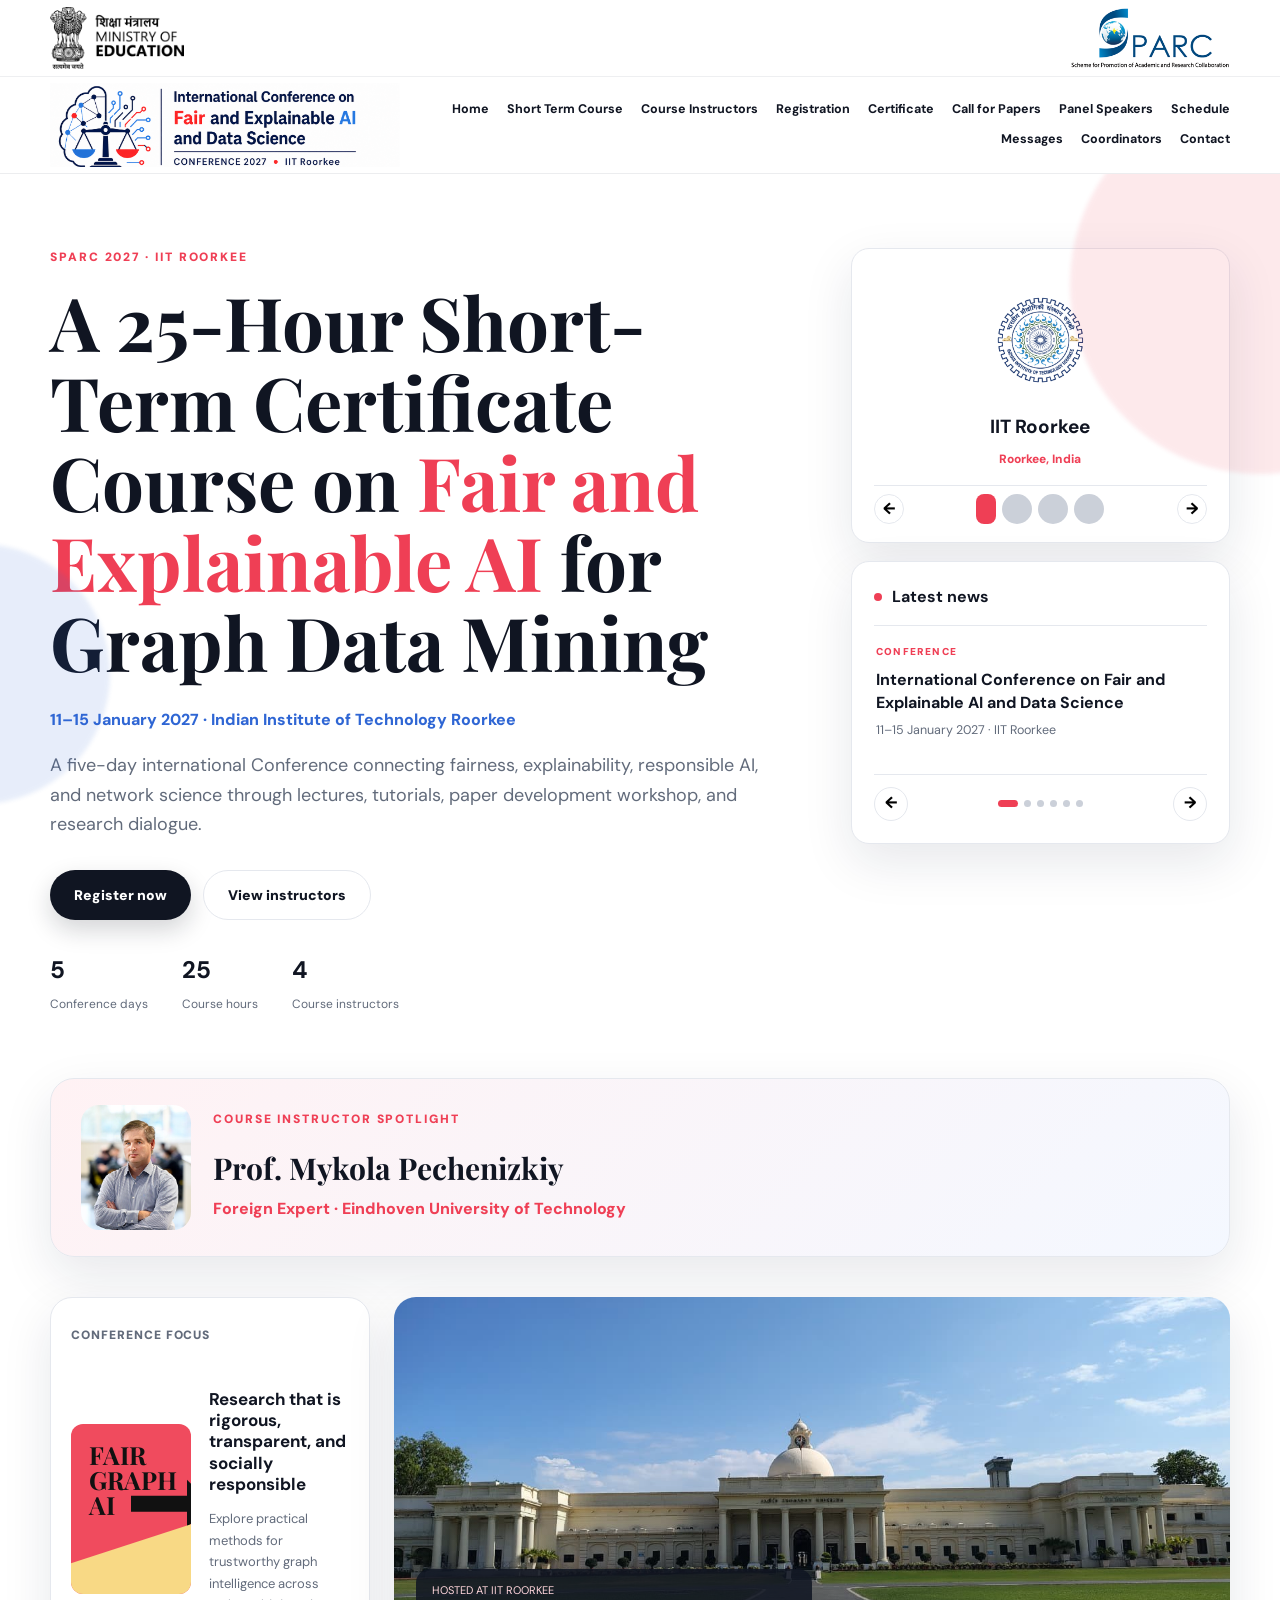
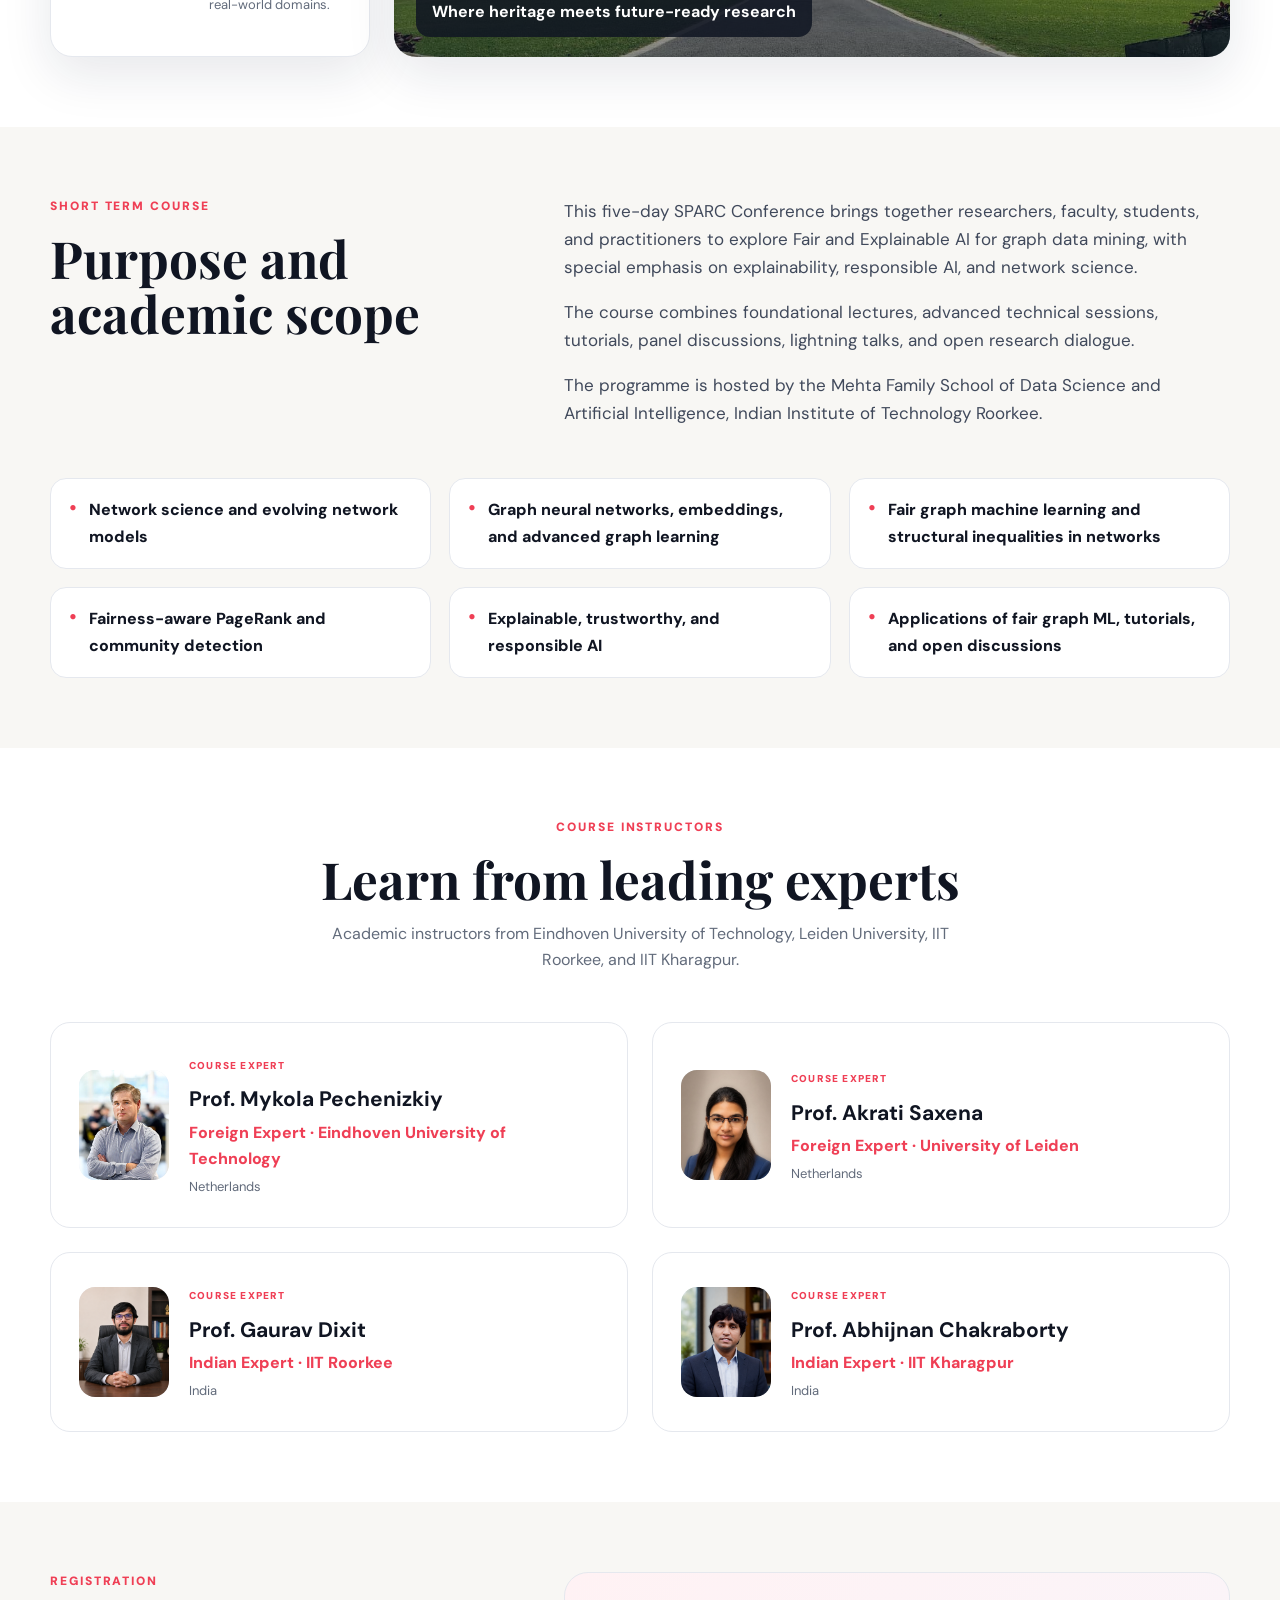
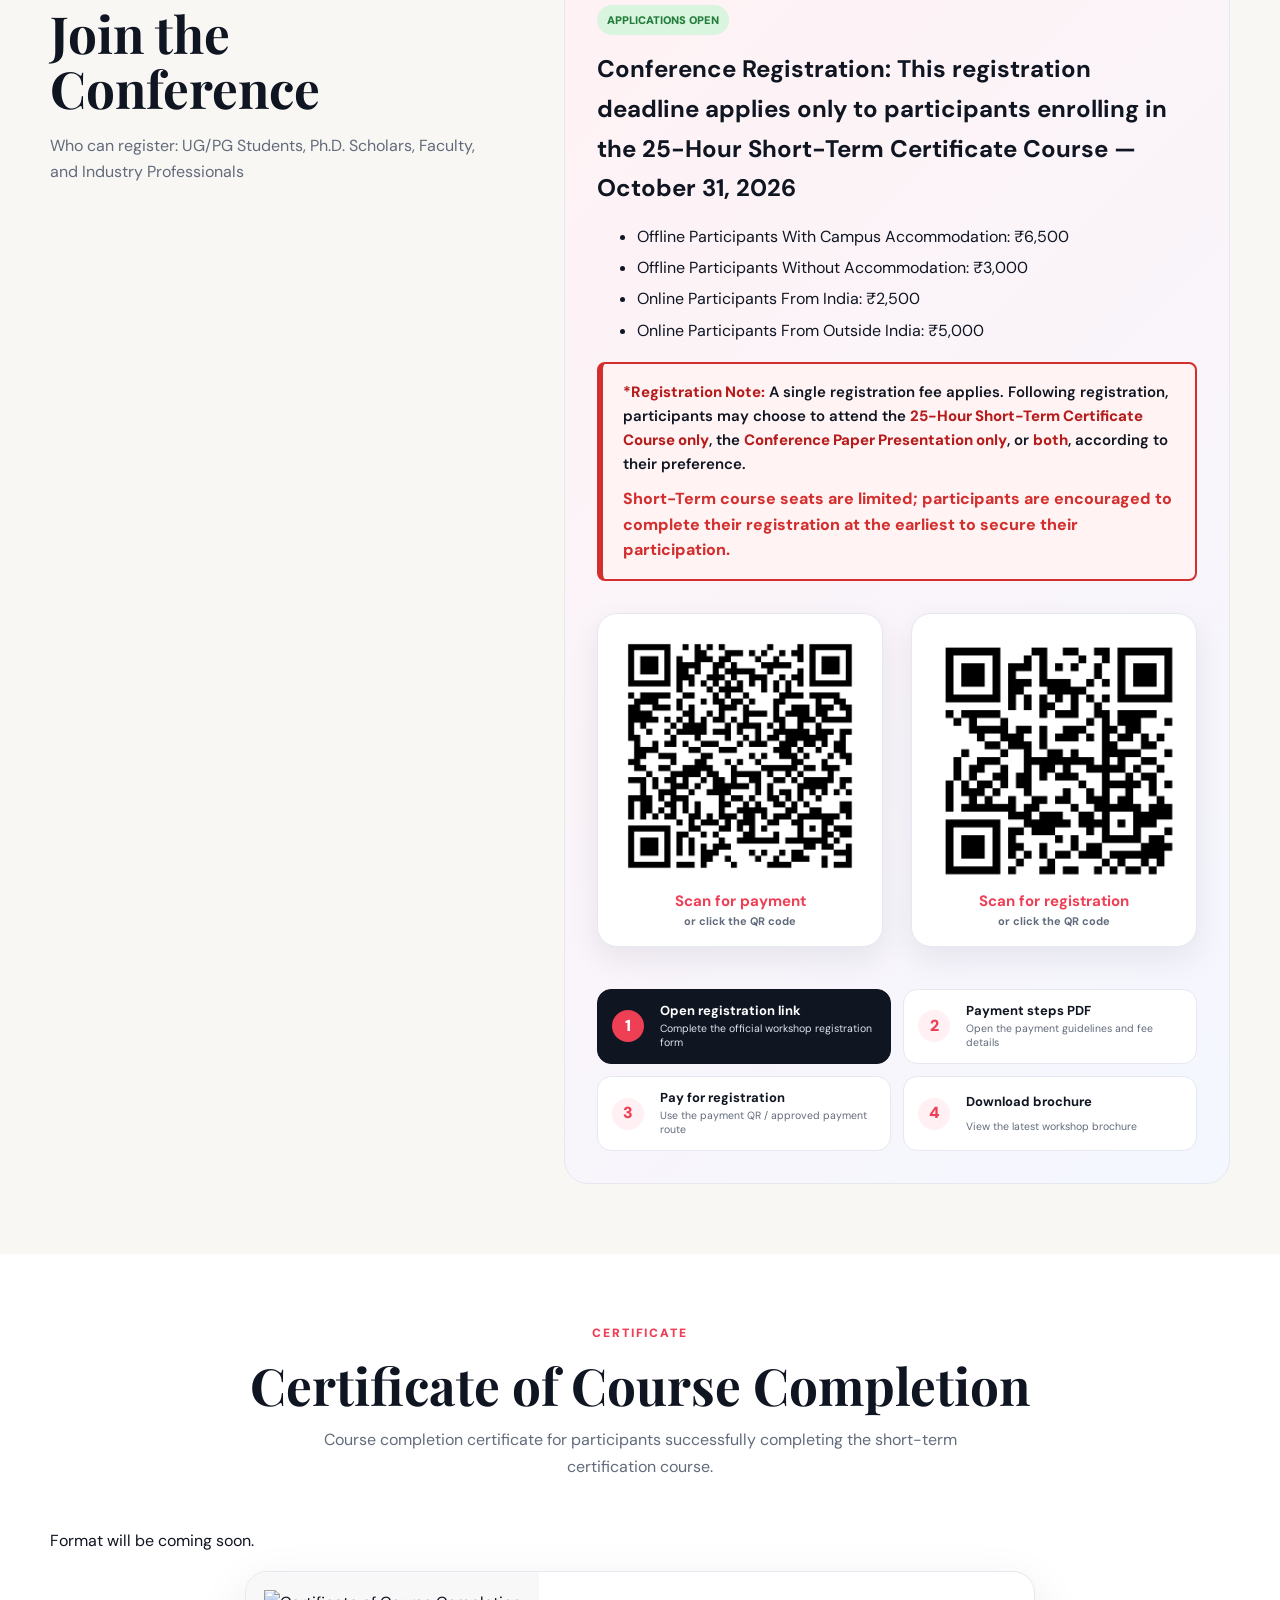
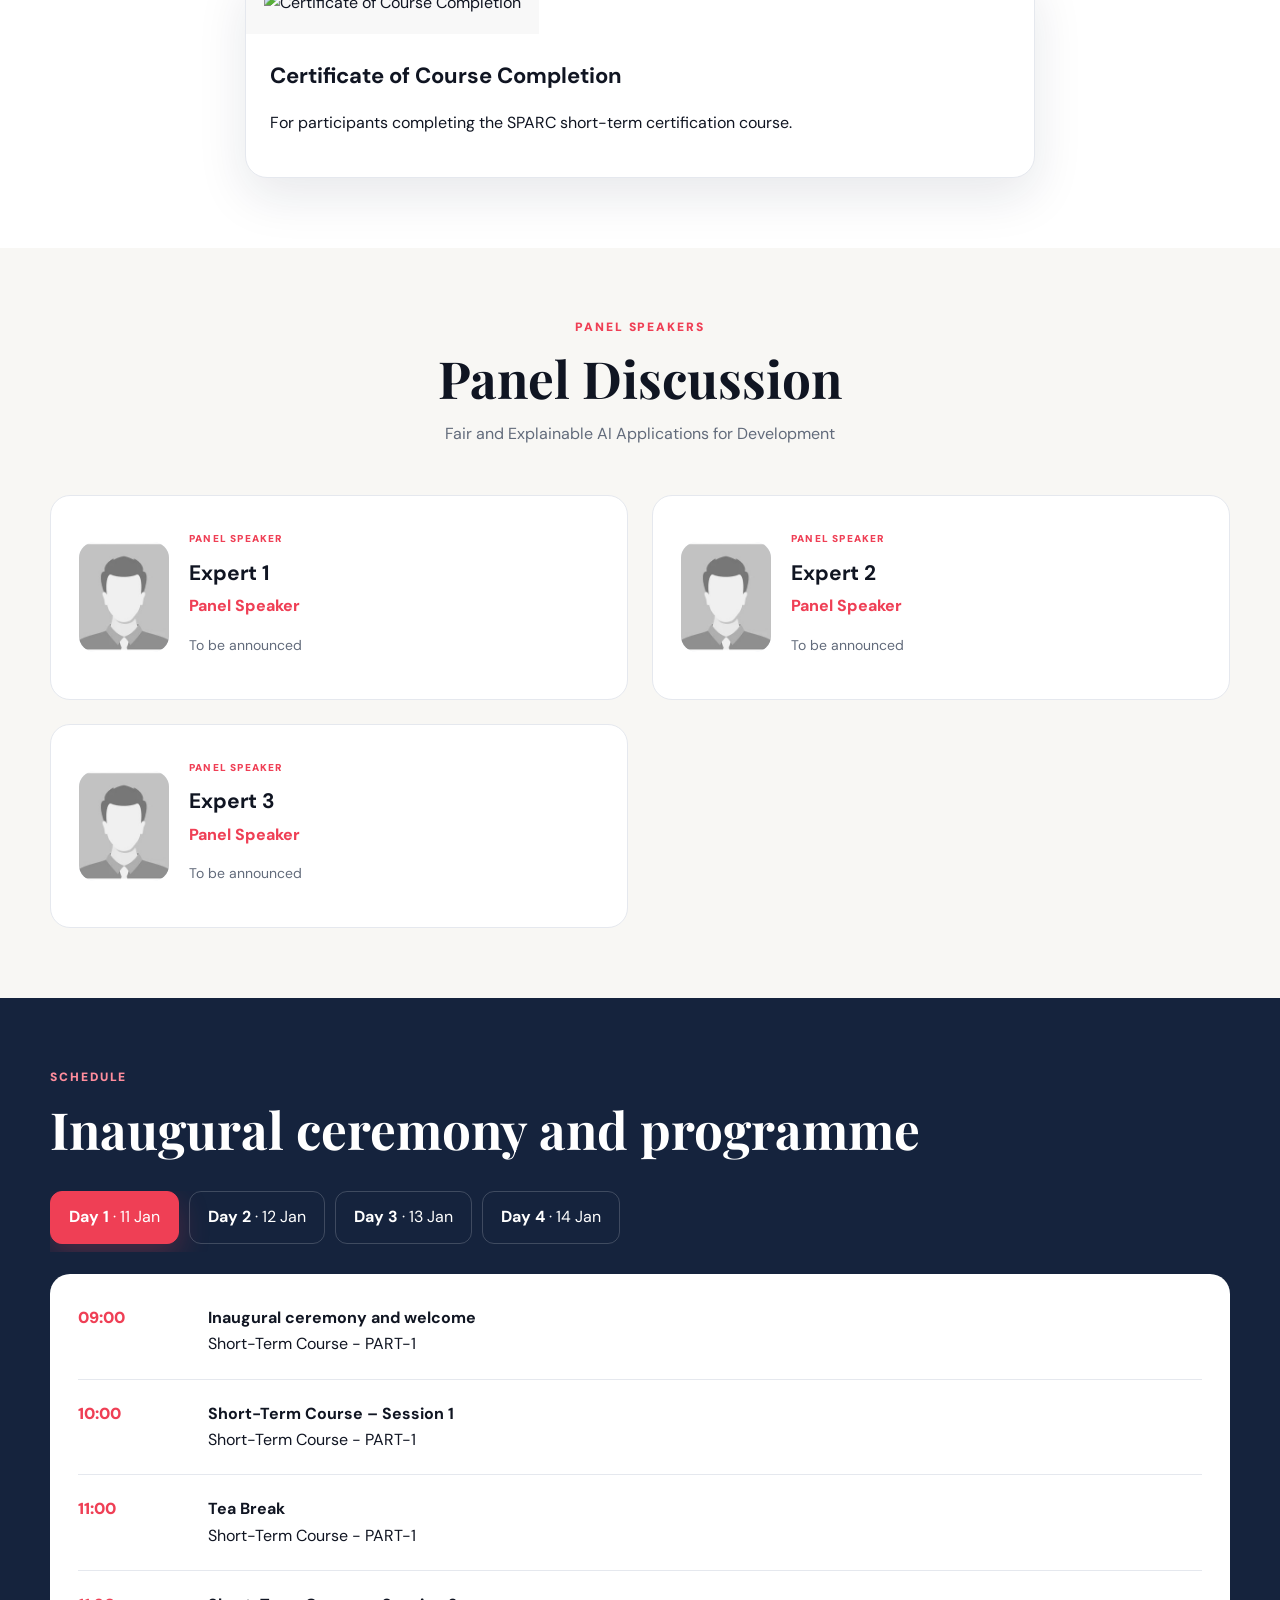
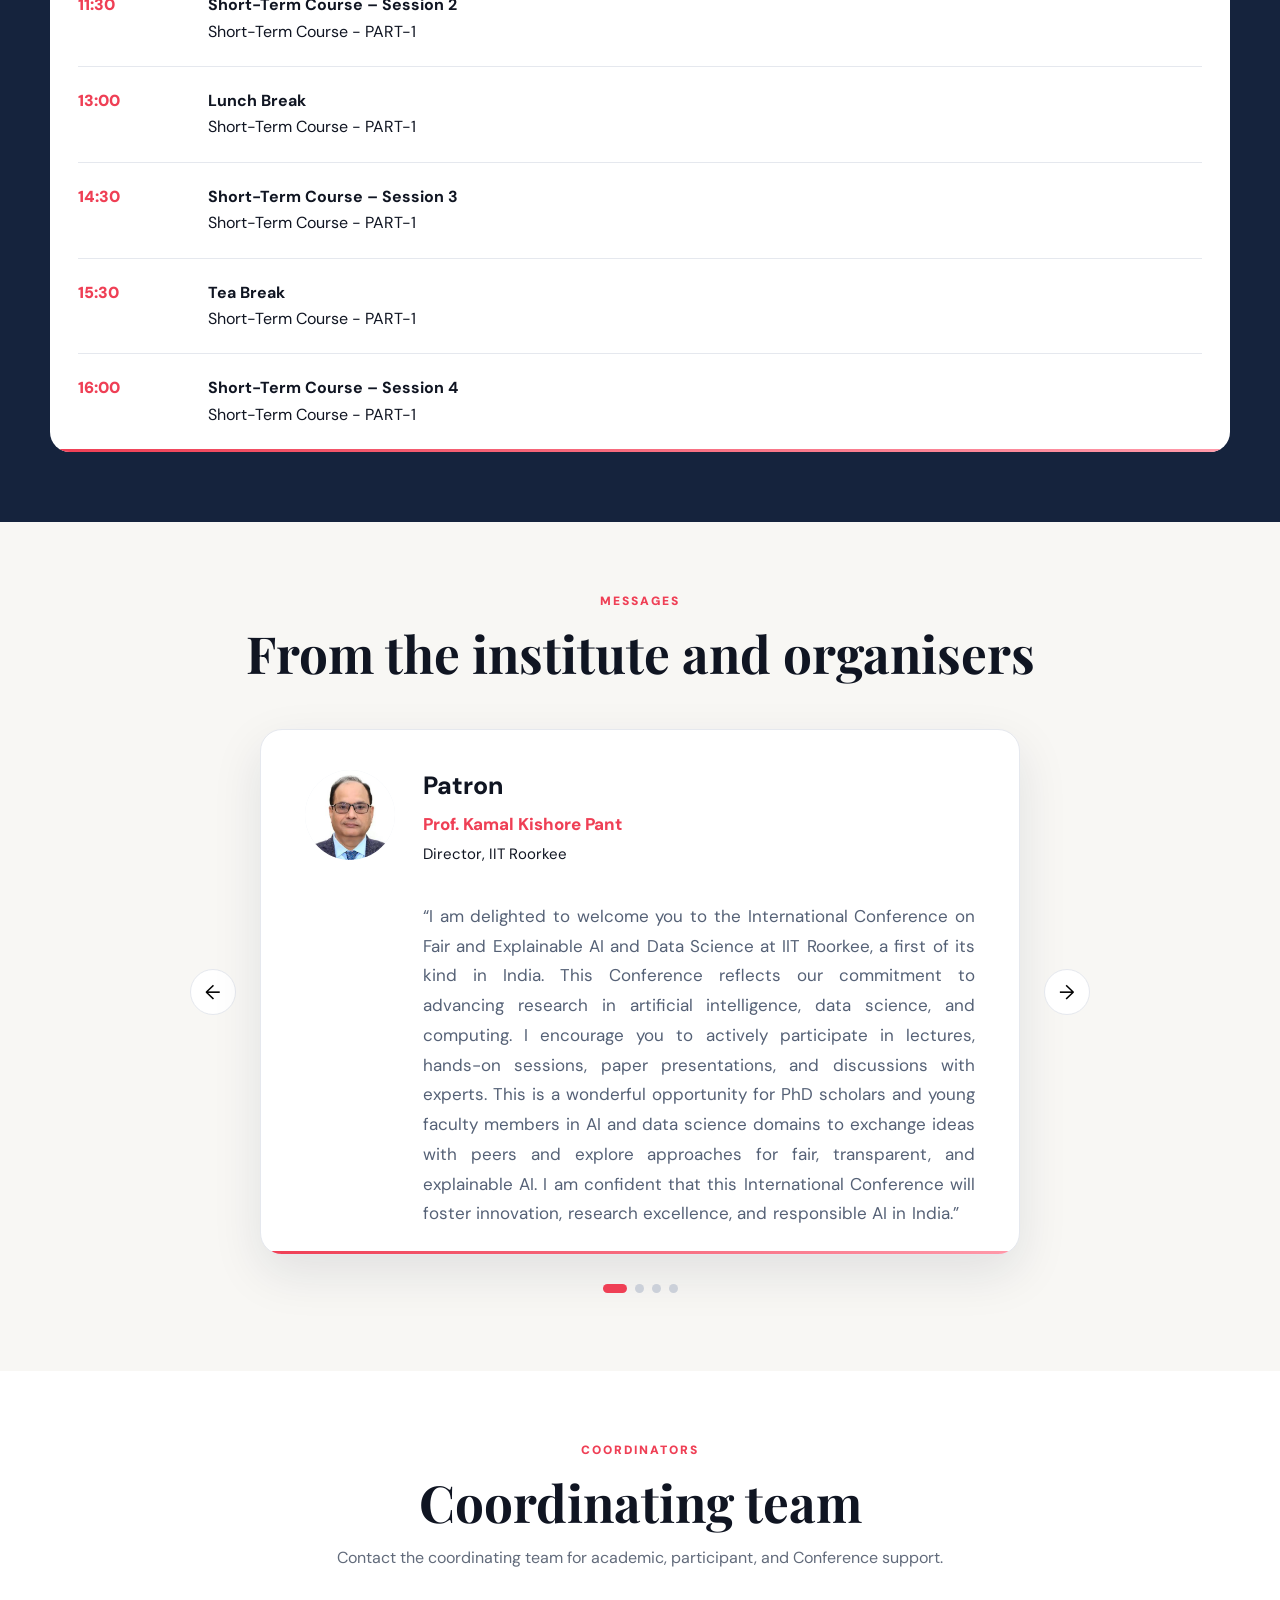
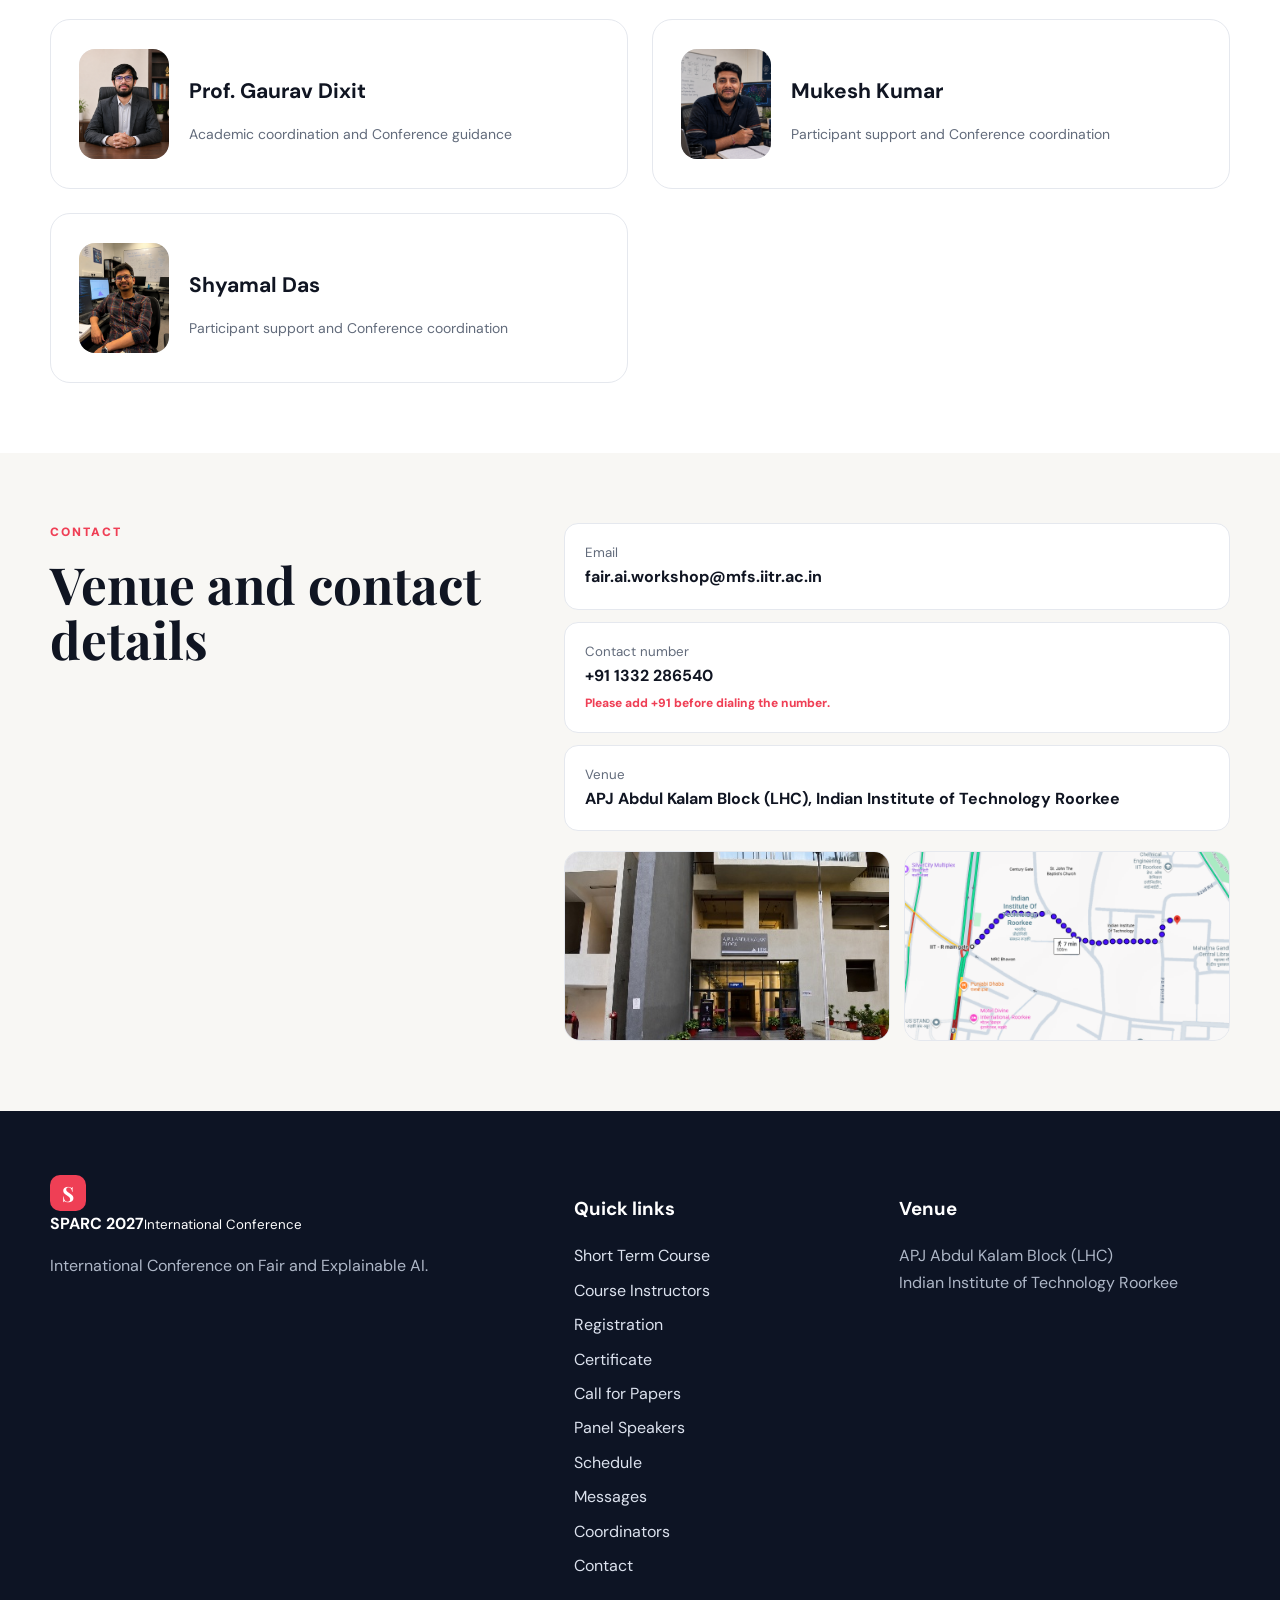
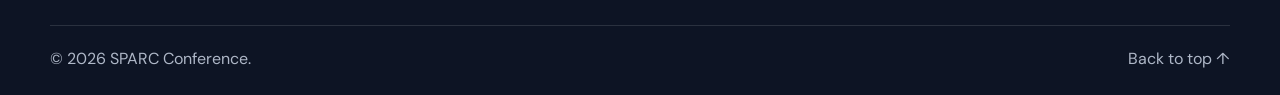
==== commit 3801dd57: "Add files via upload" ====
--- a/index.html
+++ b/index.html
@@ -5,6 +5,7 @@
   <meta name="viewport" content="width=device-width, initial-scale=1" />
   <meta name="description" content="SPARC 2027 International Conference on Fair and Explainable AI at IIT Roorkee." />
   <title>International Conference on Fair and Explainable AI and Data Science</title>
+  <link rel="icon" type="image/png" href="assets/logos/call-for-papers-title-logo-favicon.png" />
   <link rel="preconnect" href="https://fonts.googleapis.com">
   <link rel="preconnect" href="https://fonts.gstatic.com" crossorigin>
   <link rel="preconnect" href="https://fonts.googleapis.com">
@@ -99,6 +100,7 @@
     <section class="section" id="certificate">
       <div class="container">
         <div class="section-heading centered reveal"><p class="eyebrow">Certificate</p><h2>Certificate of Course Completion</h2><p>Course completion certificate for participants successfully completing the short-term certification course.</p></div>
+        <p>Format will be coming soon.</p>
         <div class="certificate-grid" id="certificate-grid"></div>
       </div>
     </section>
--- a/styles.css
+++ b/styles.css
@@ -439,3 +439,37 @@
 .institution-only-flash .logo-stage p{font-size:12px}
 @media(max-width:980px){.programme-strip-inner{height:66px}.programme-strip-logo{max-height:52px}.moe-strip-logo{max-width:270px}.sparc-strip-logo{max-width:225px}.main-nav-row{min-height:84px}}
 @media(max-width:760px){.programme-strip-inner{height:58px}.programme-strip-logo{max-height:44px}.moe-strip-logo{max-width:215px}.sparc-strip-logo{max-width:175px}.main-nav-row{min-height:72px}.institution-only-flash{min-height:220px}.institution-only-flash .logo-stage{min-height:160px}}
+.track-grid {
+  display: grid;
+  grid-template-columns: repeat(2, minmax(0, 1fr));
+  gap: 22px;
+  align-items: stretch;
+}
+
+.track-card {
+  height: 100%;
+  min-height: 240px;
+  display: flex;
+  flex-direction: column;
+  box-sizing: border-box;
+}
+
+.track-card h3 {
+  margin-bottom: 12px;
+}
+
+.track-card p {
+  margin-top: 0;
+  line-height: 1.7;
+  flex: 1;
+}
+
+@media (max-width: 768px) {
+  .track-grid {
+    grid-template-columns: 1fr;
+  }
+
+  .track-card {
+    min-height: auto;
+  }
+}
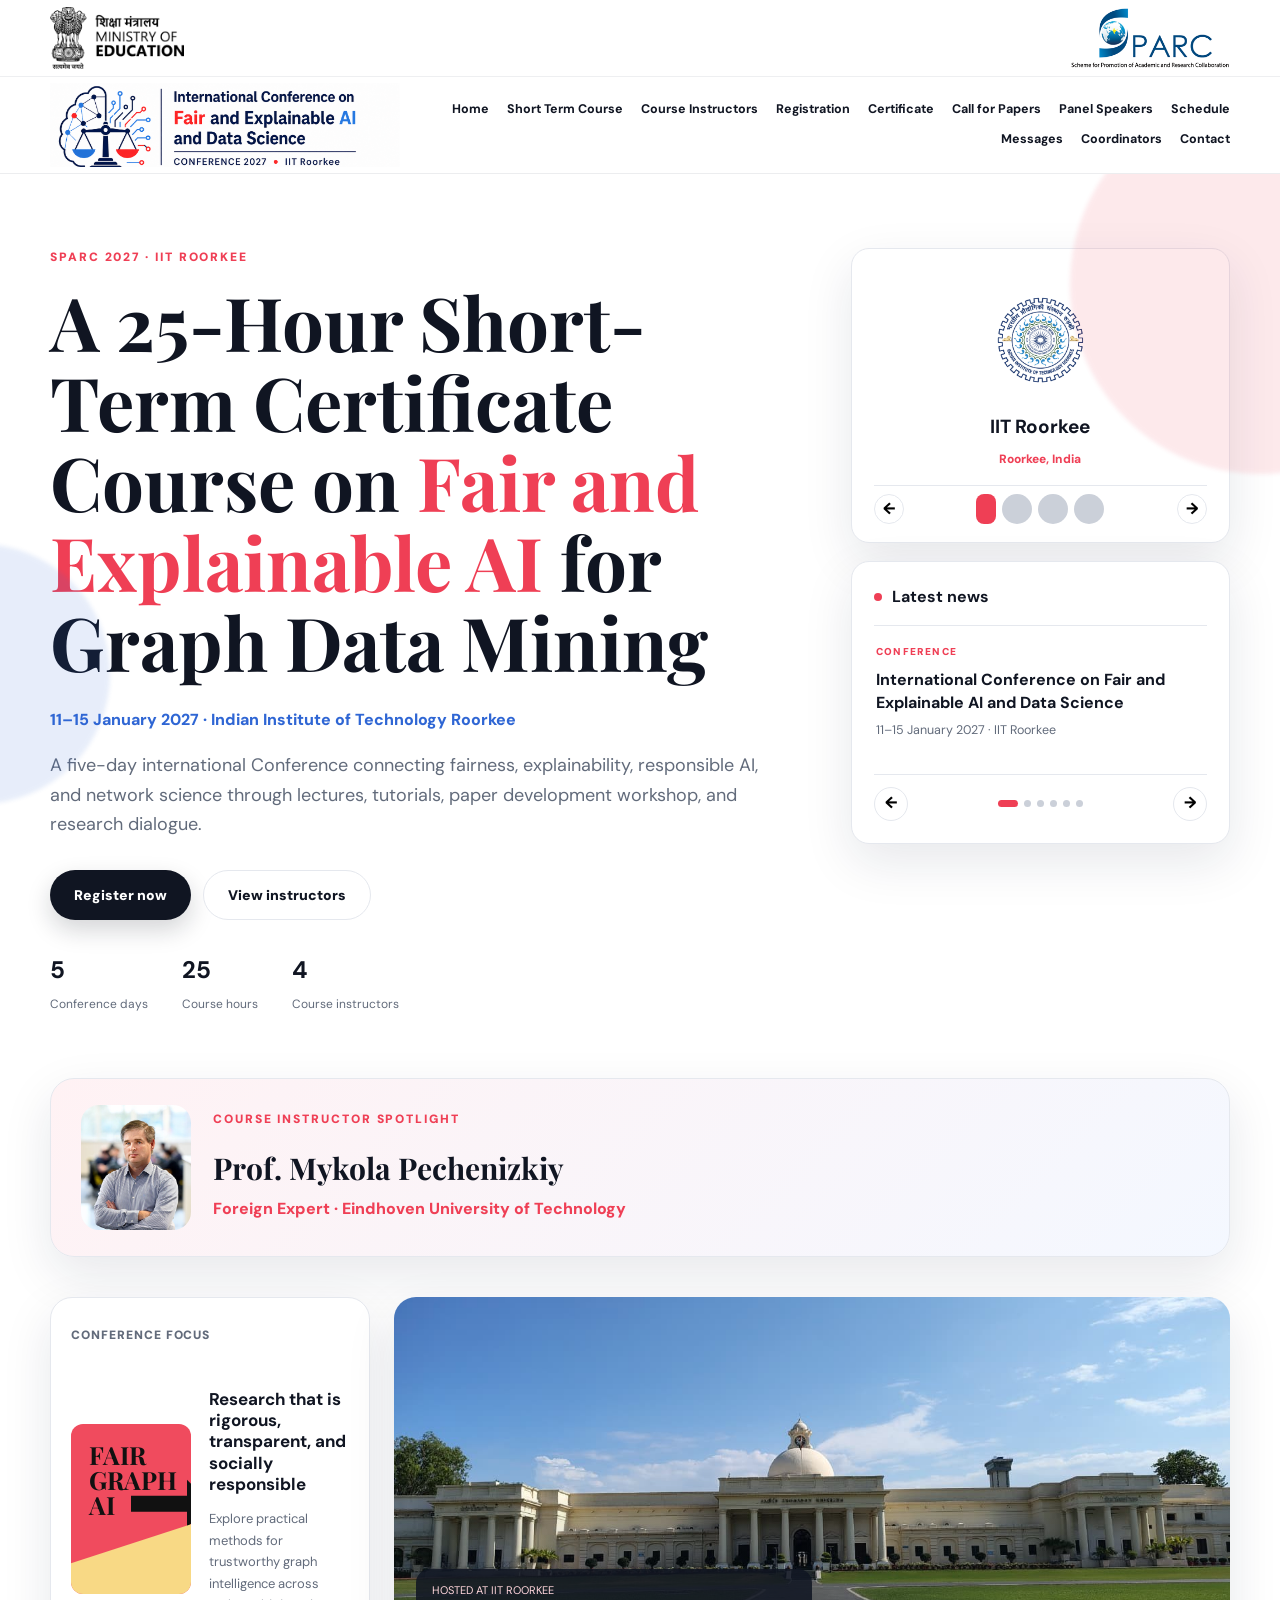
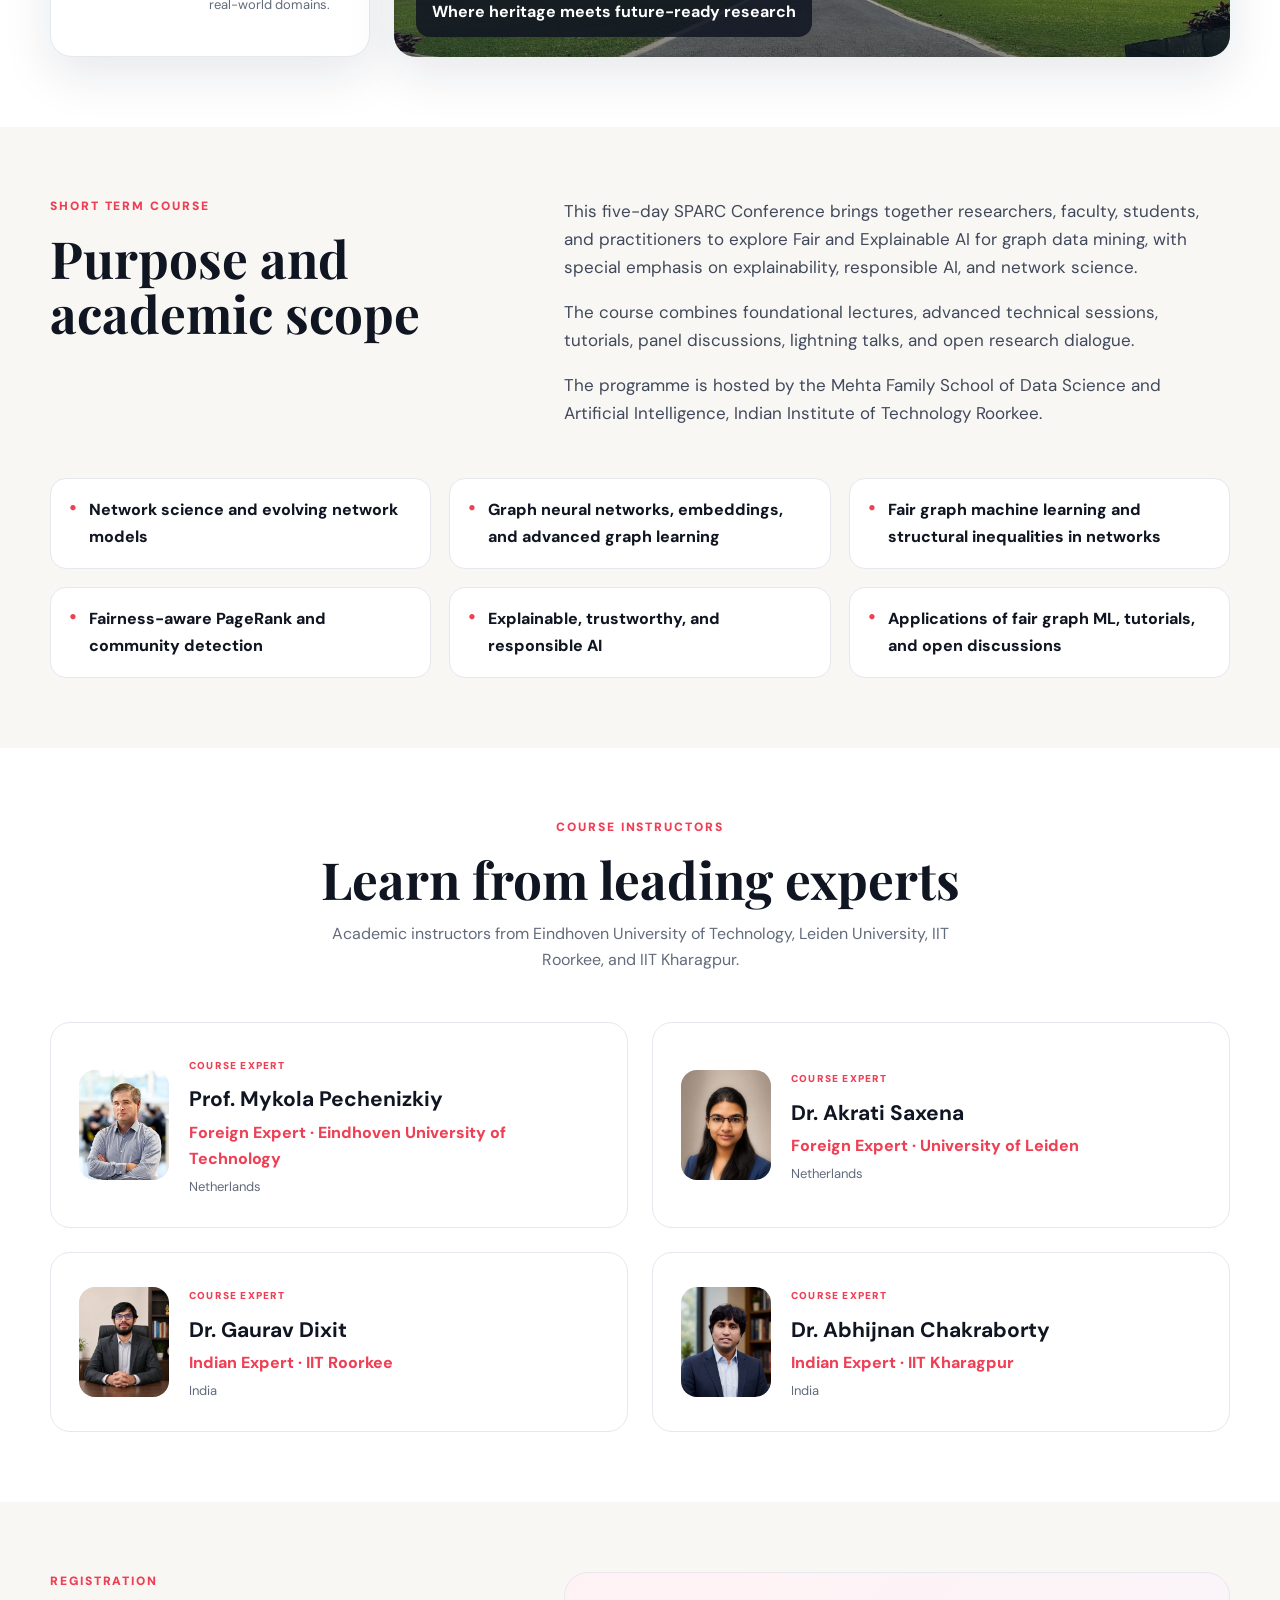
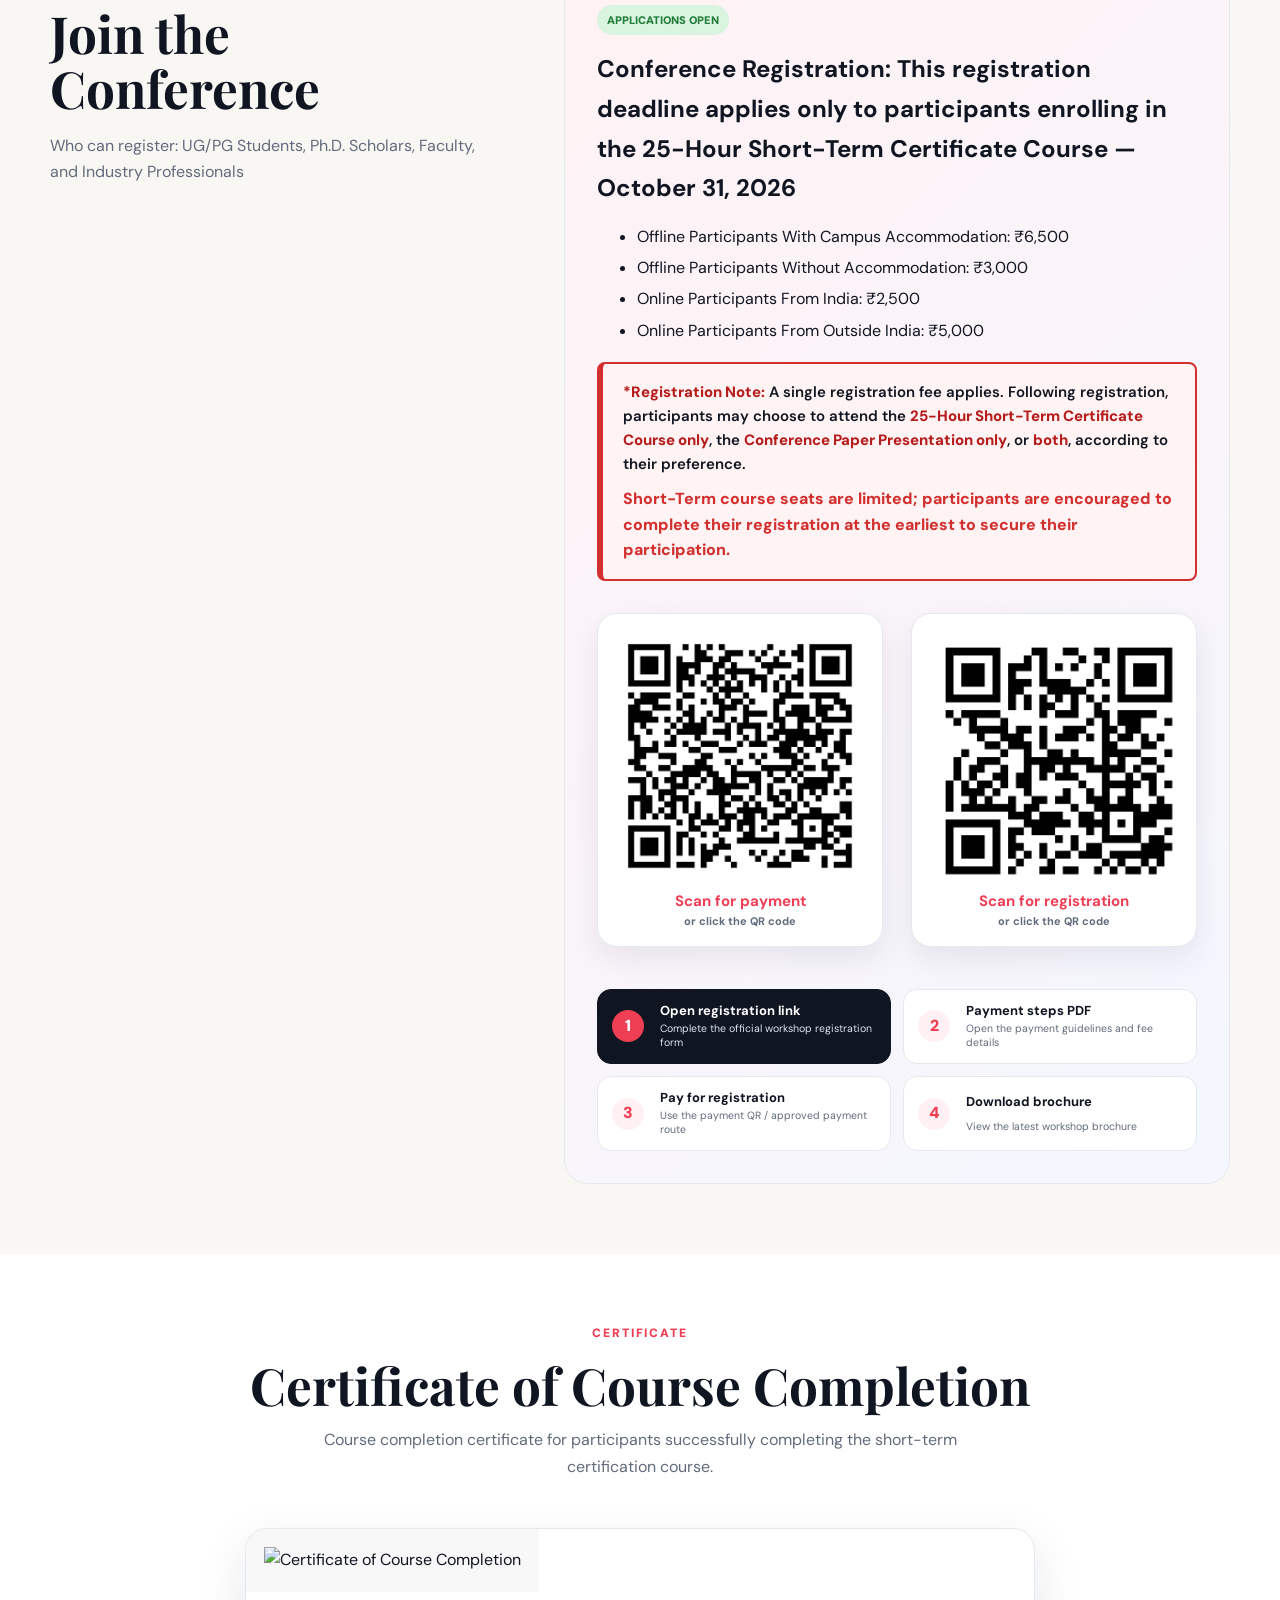
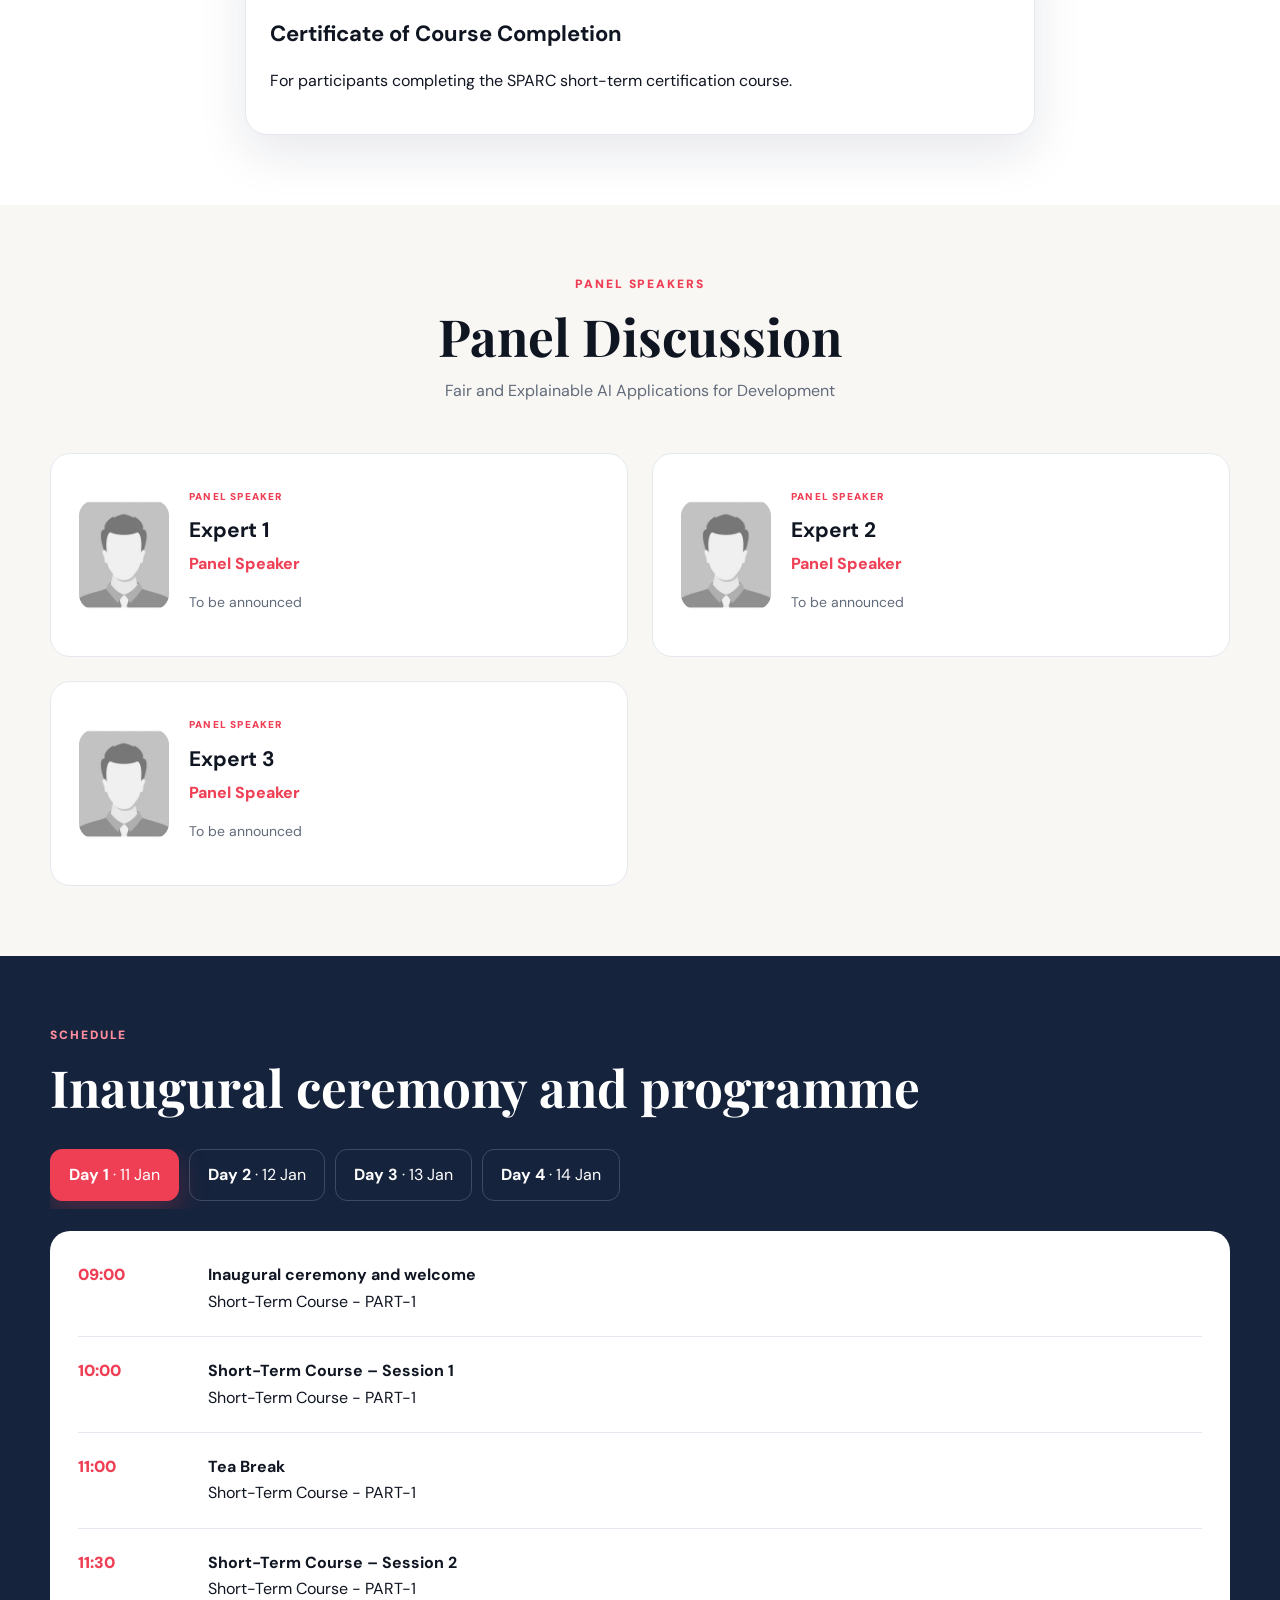
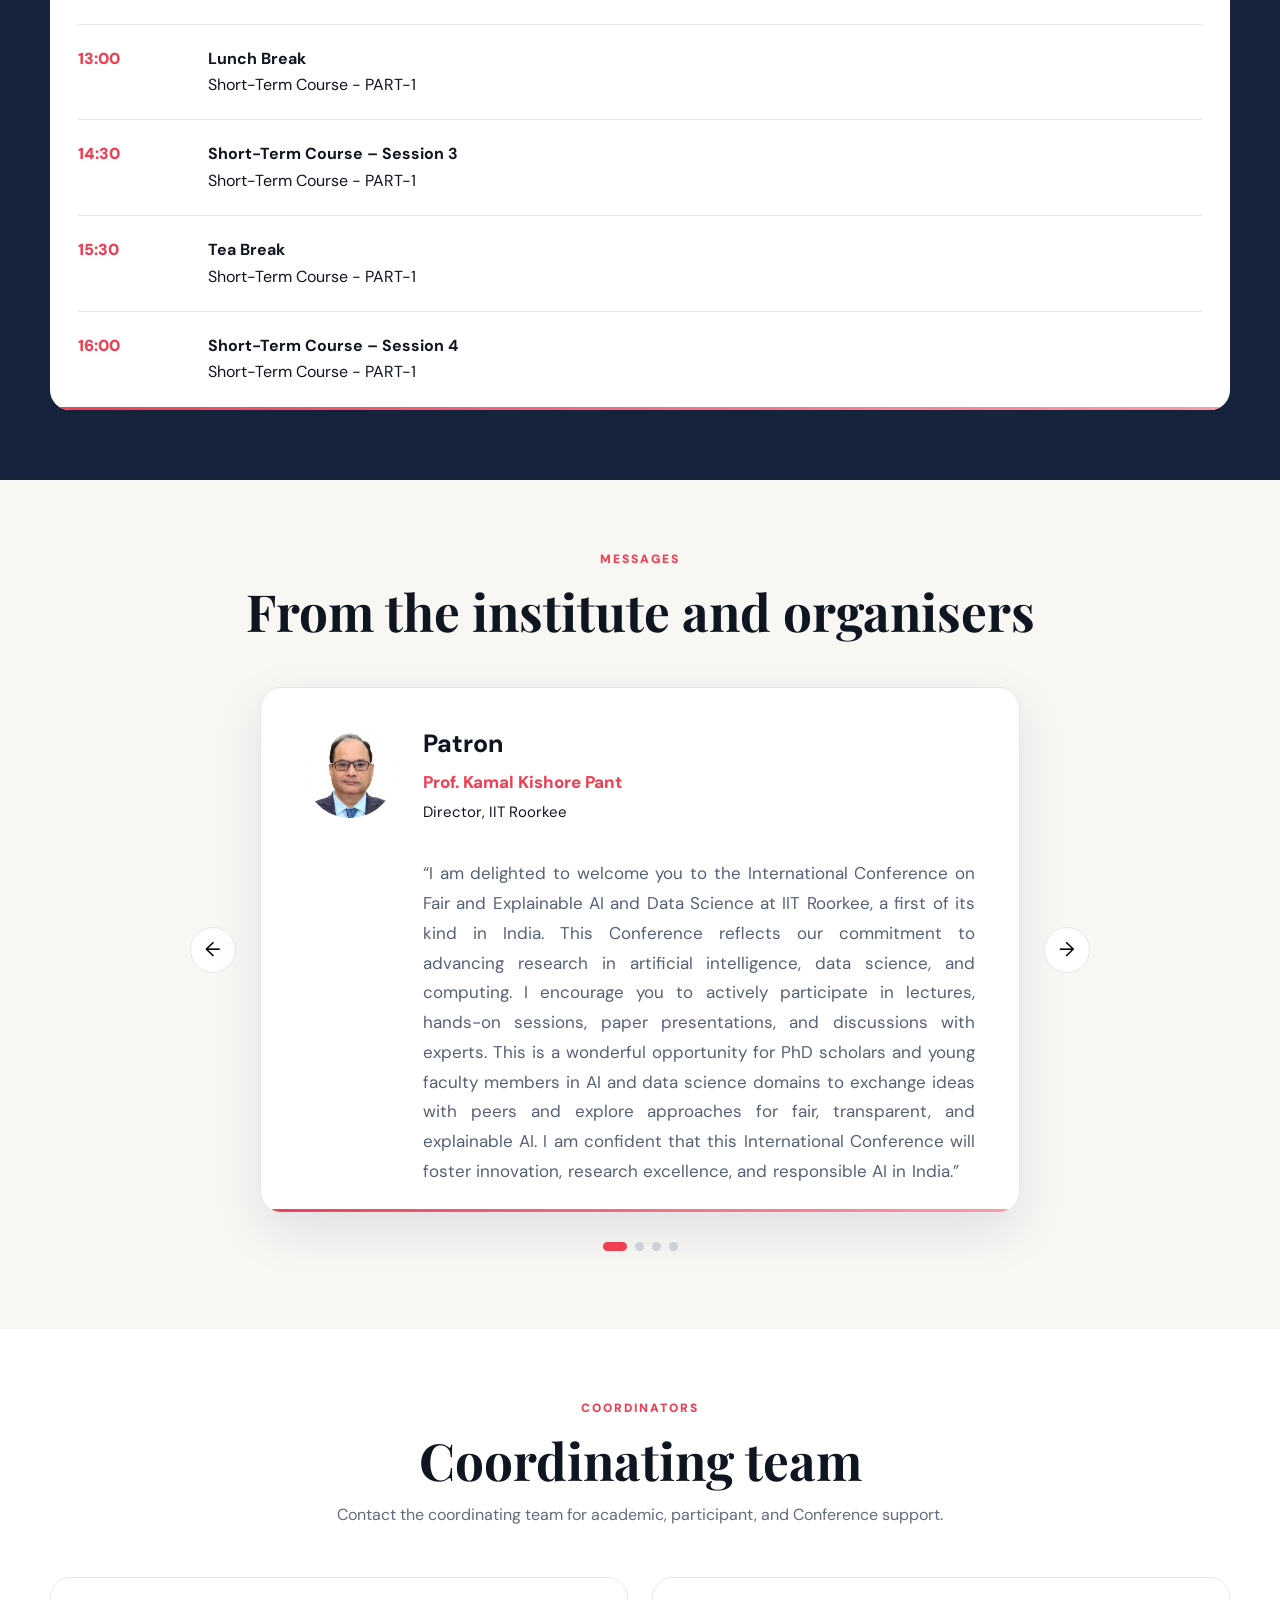
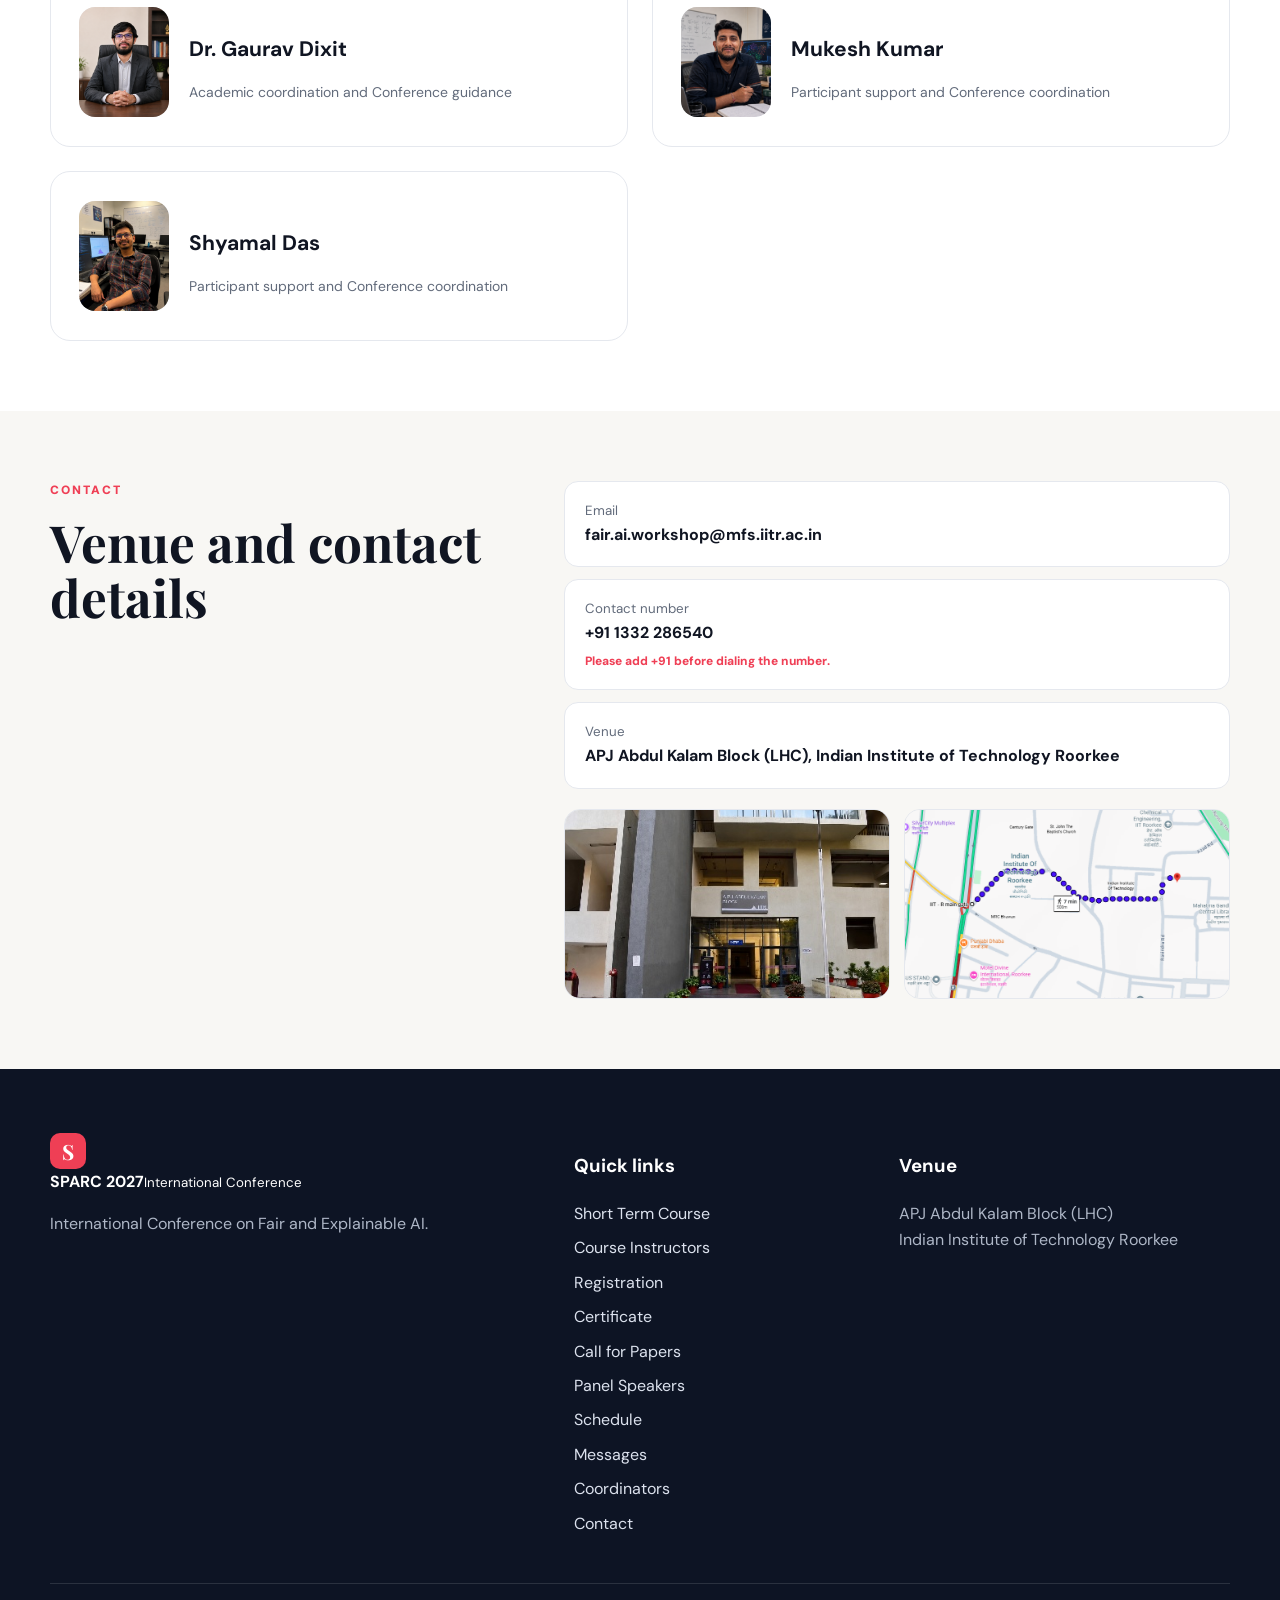
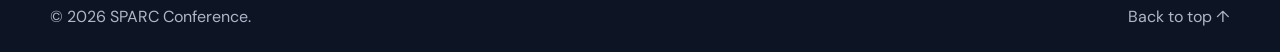
==== commit a9cbf3a3: "Update index.html" ====
--- a/index.html
+++ b/index.html
@@ -100,7 +100,6 @@
     <section class="section" id="certificate">
       <div class="container">
         <div class="section-heading centered reveal"><p class="eyebrow">Certificate</p><h2>Certificate of Course Completion</h2><p>Course completion certificate for participants successfully completing the short-term certification course.</p></div>
-        <p>Format will be coming soon.</p>
         <div class="certificate-grid" id="certificate-grid"></div>
       </div>
     </section>
